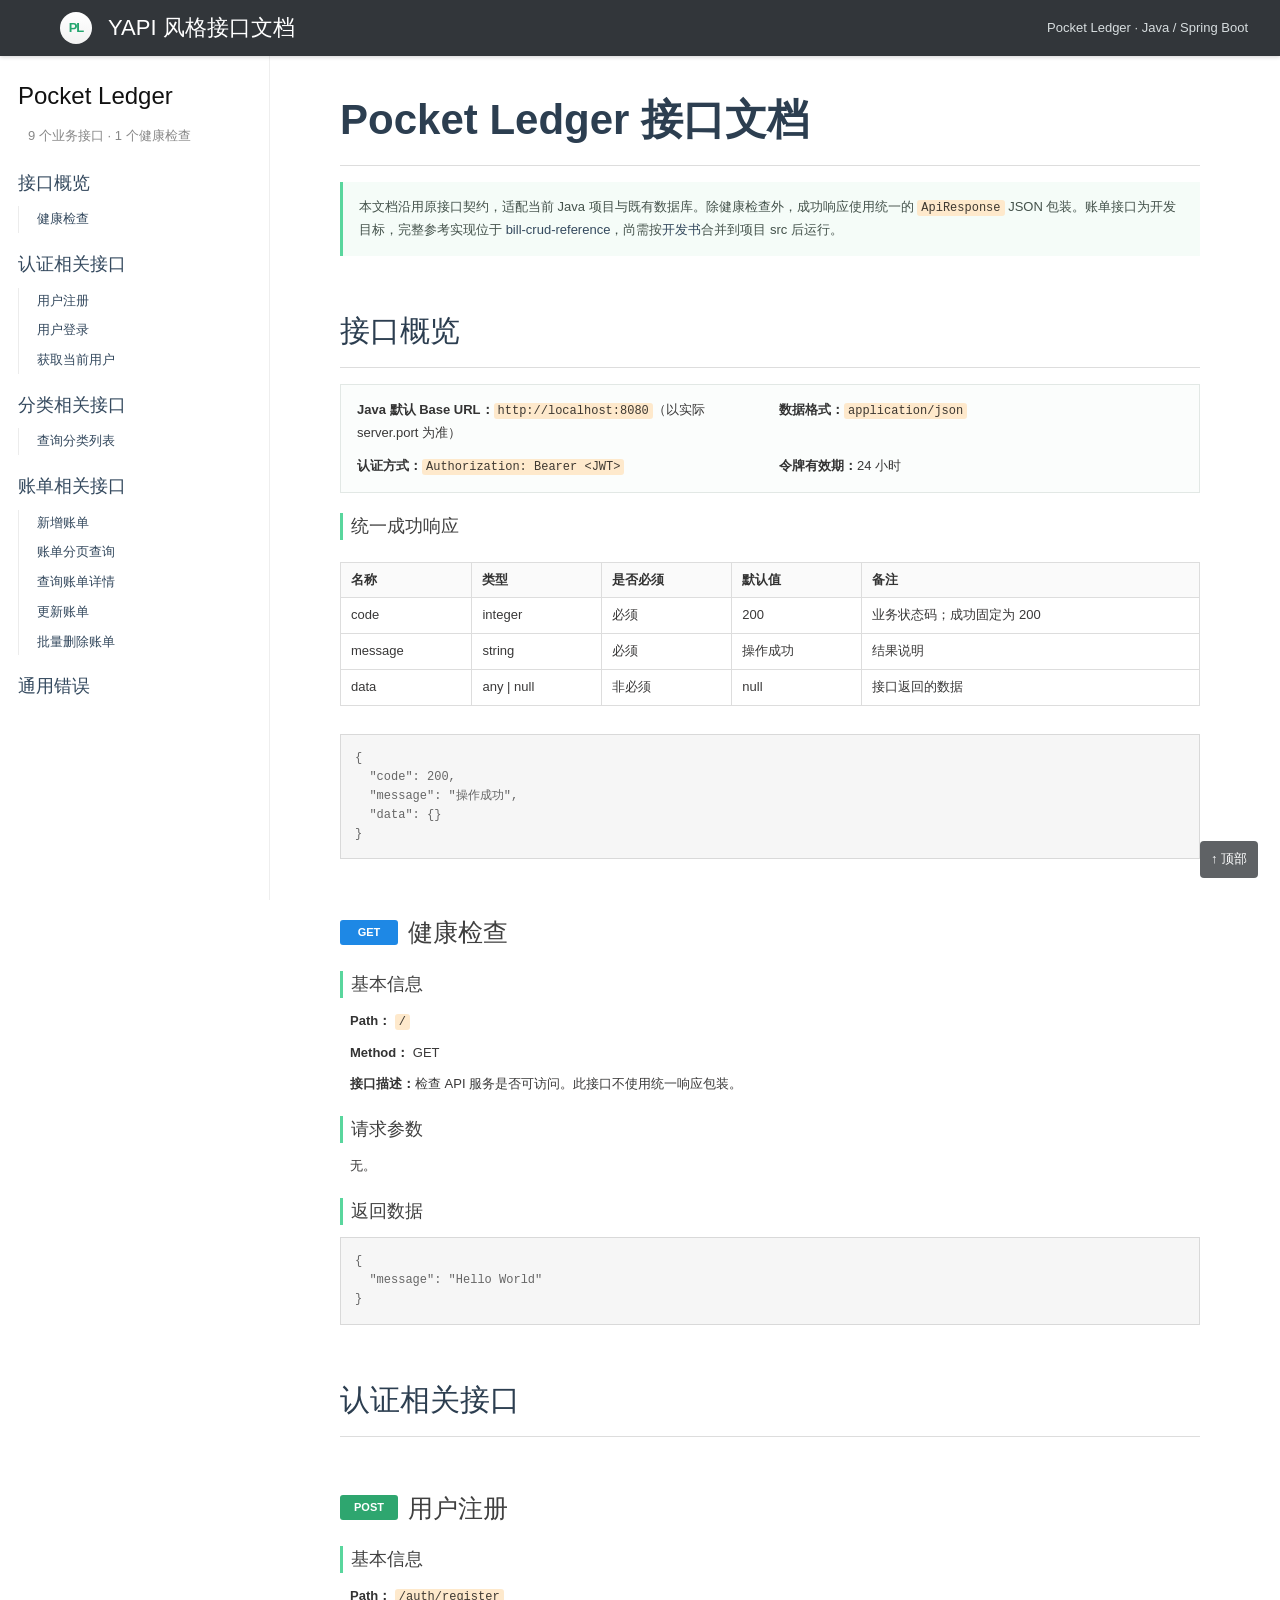
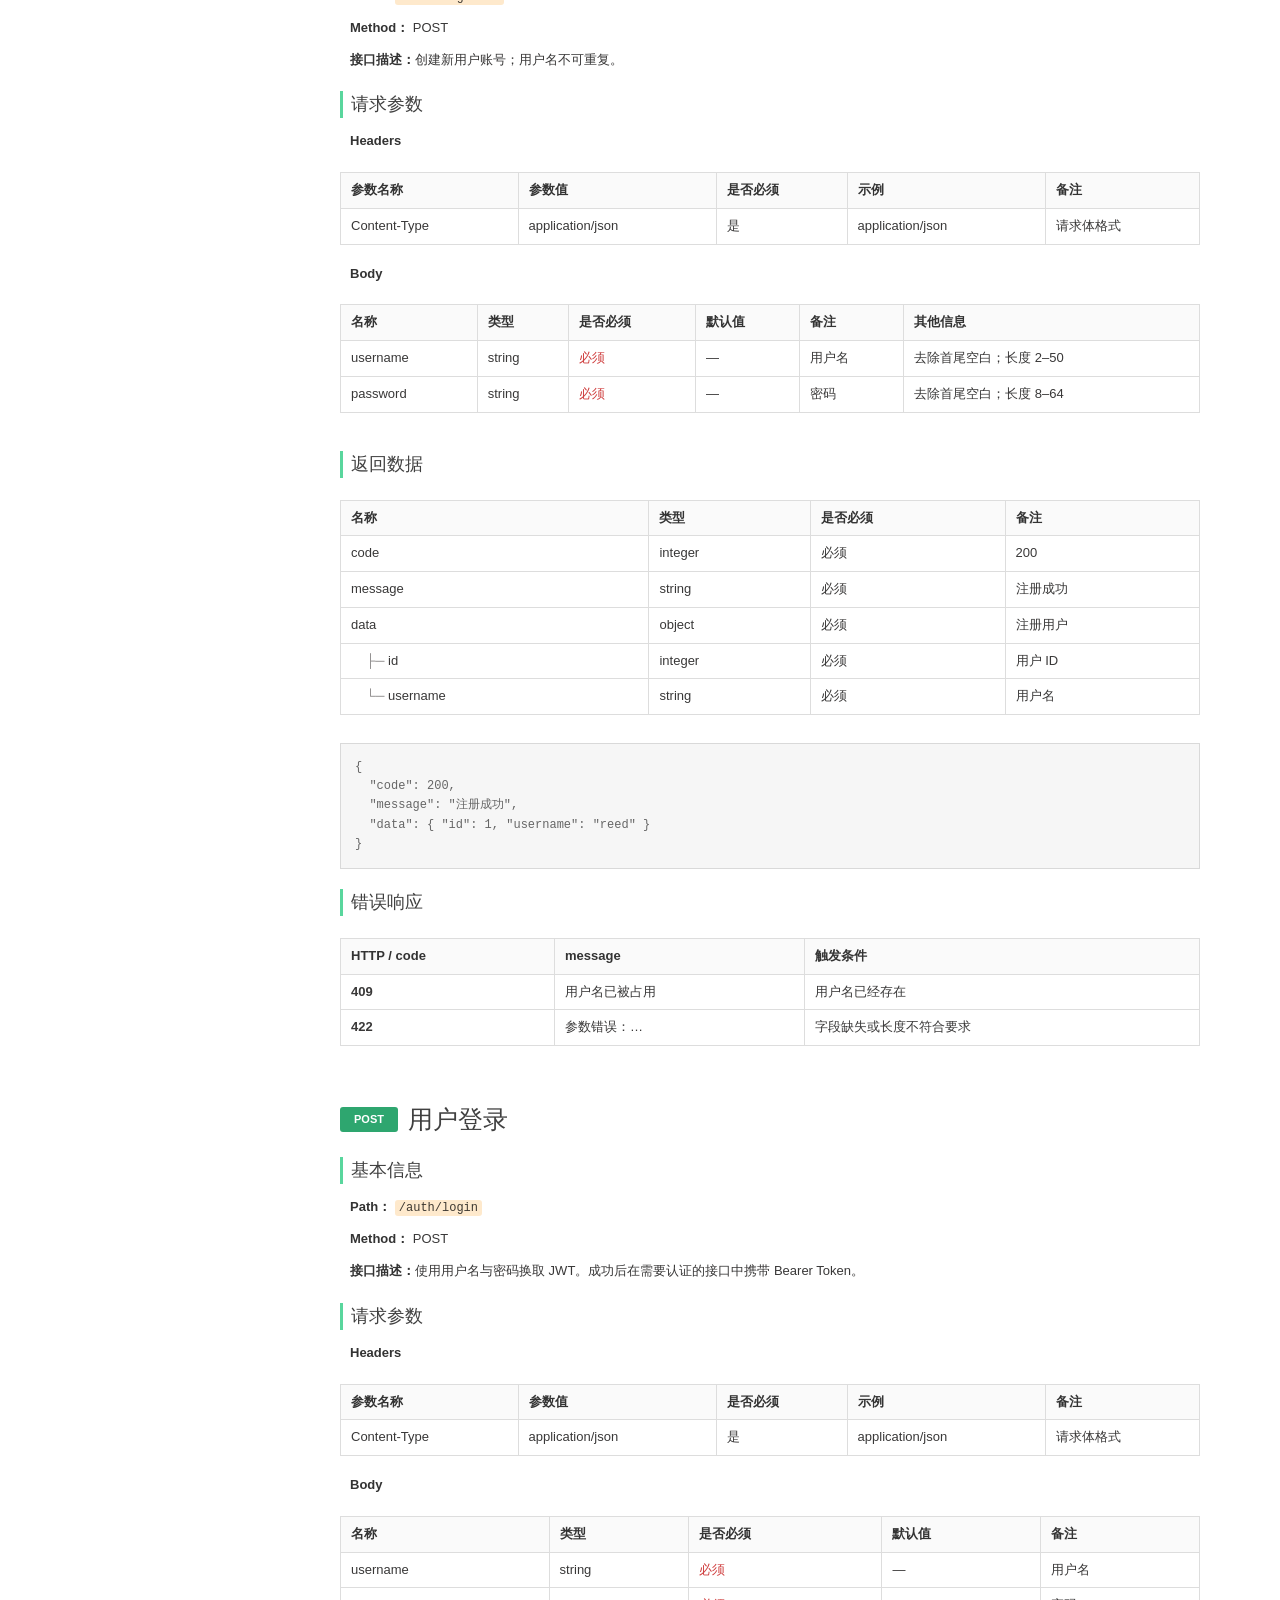
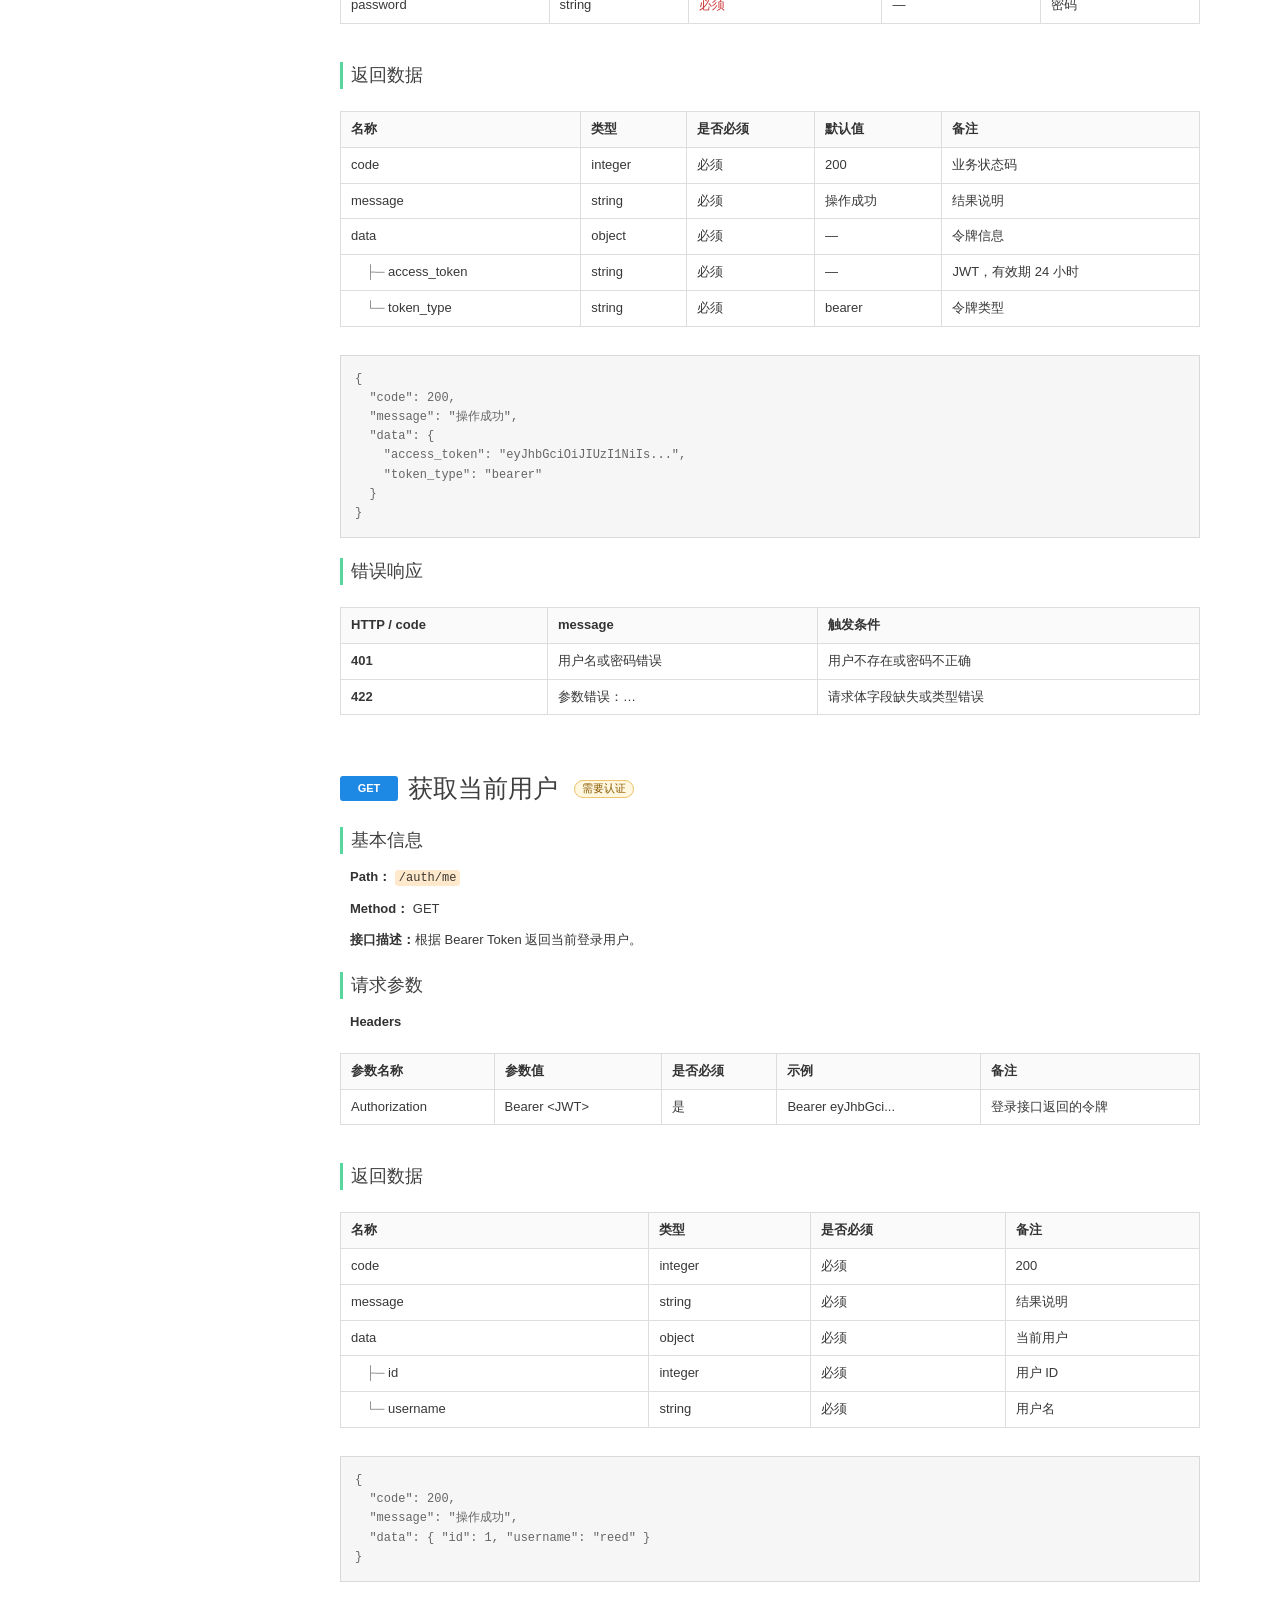
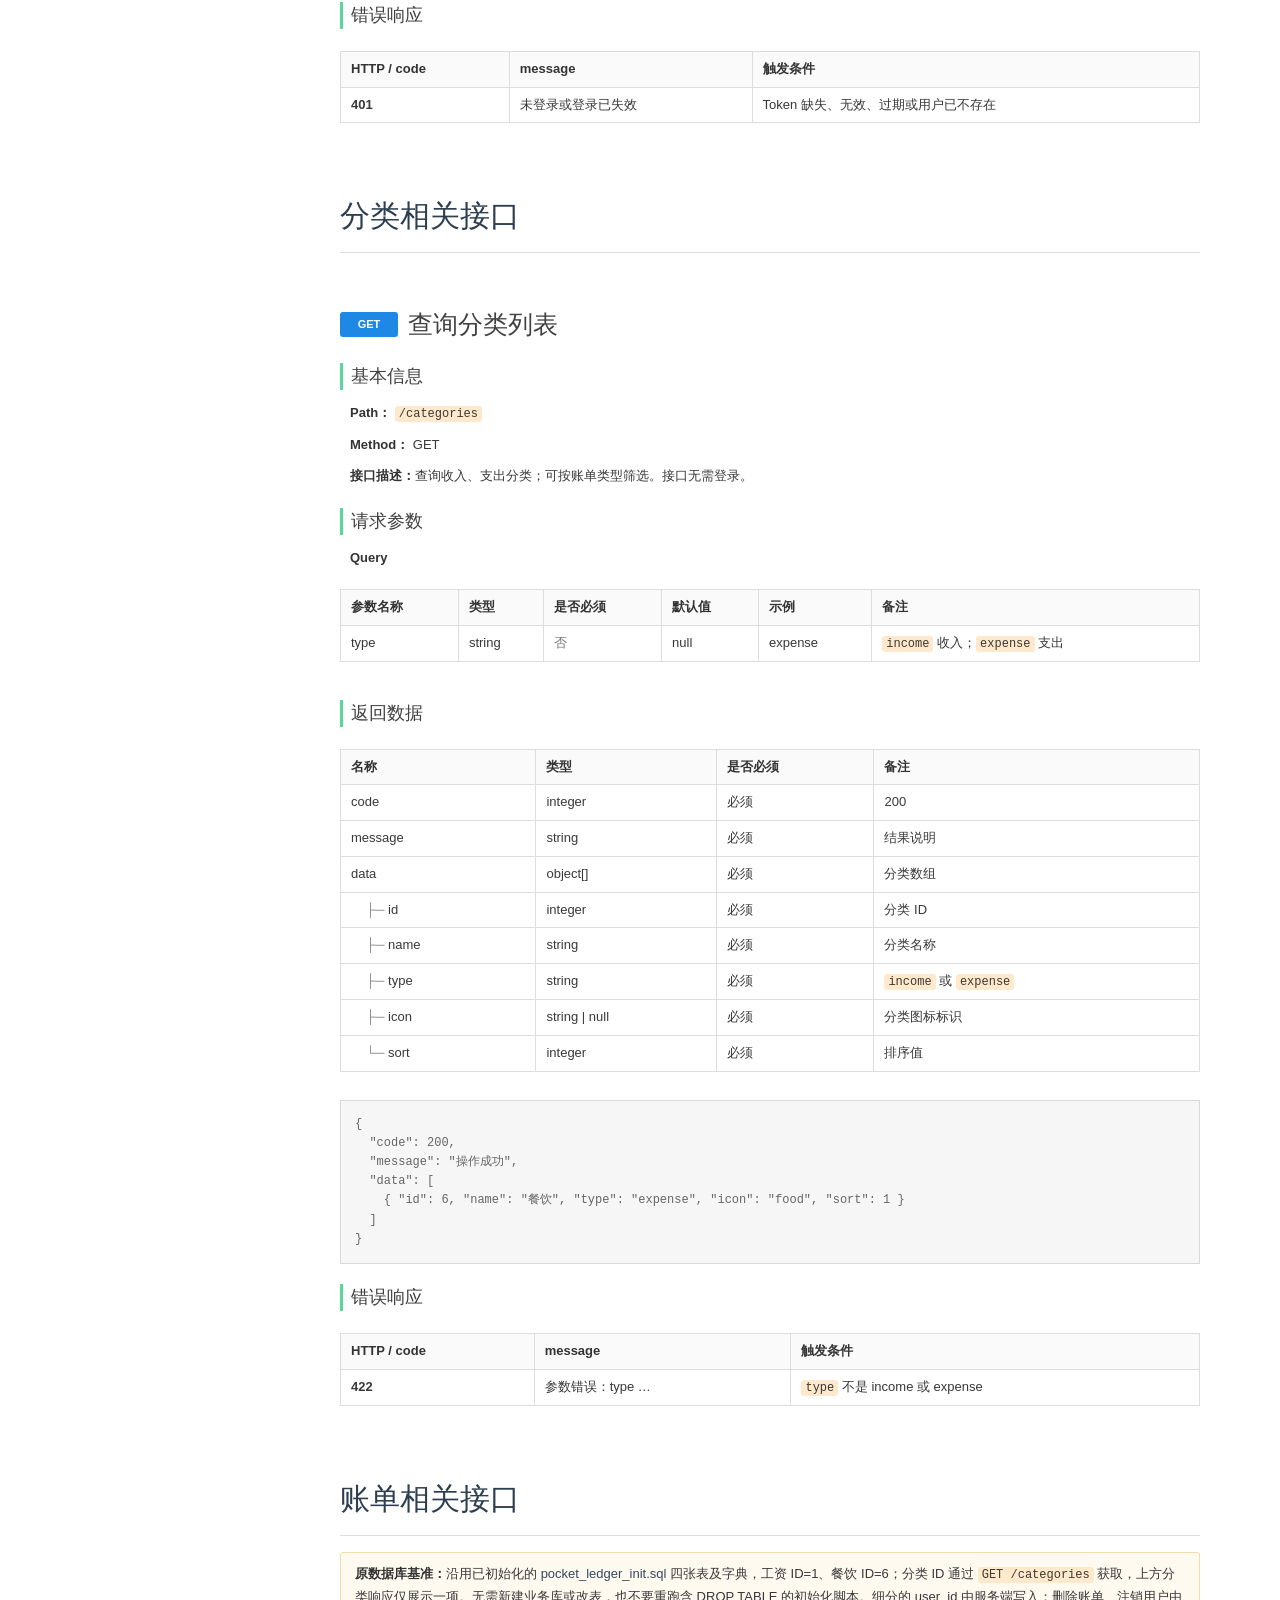
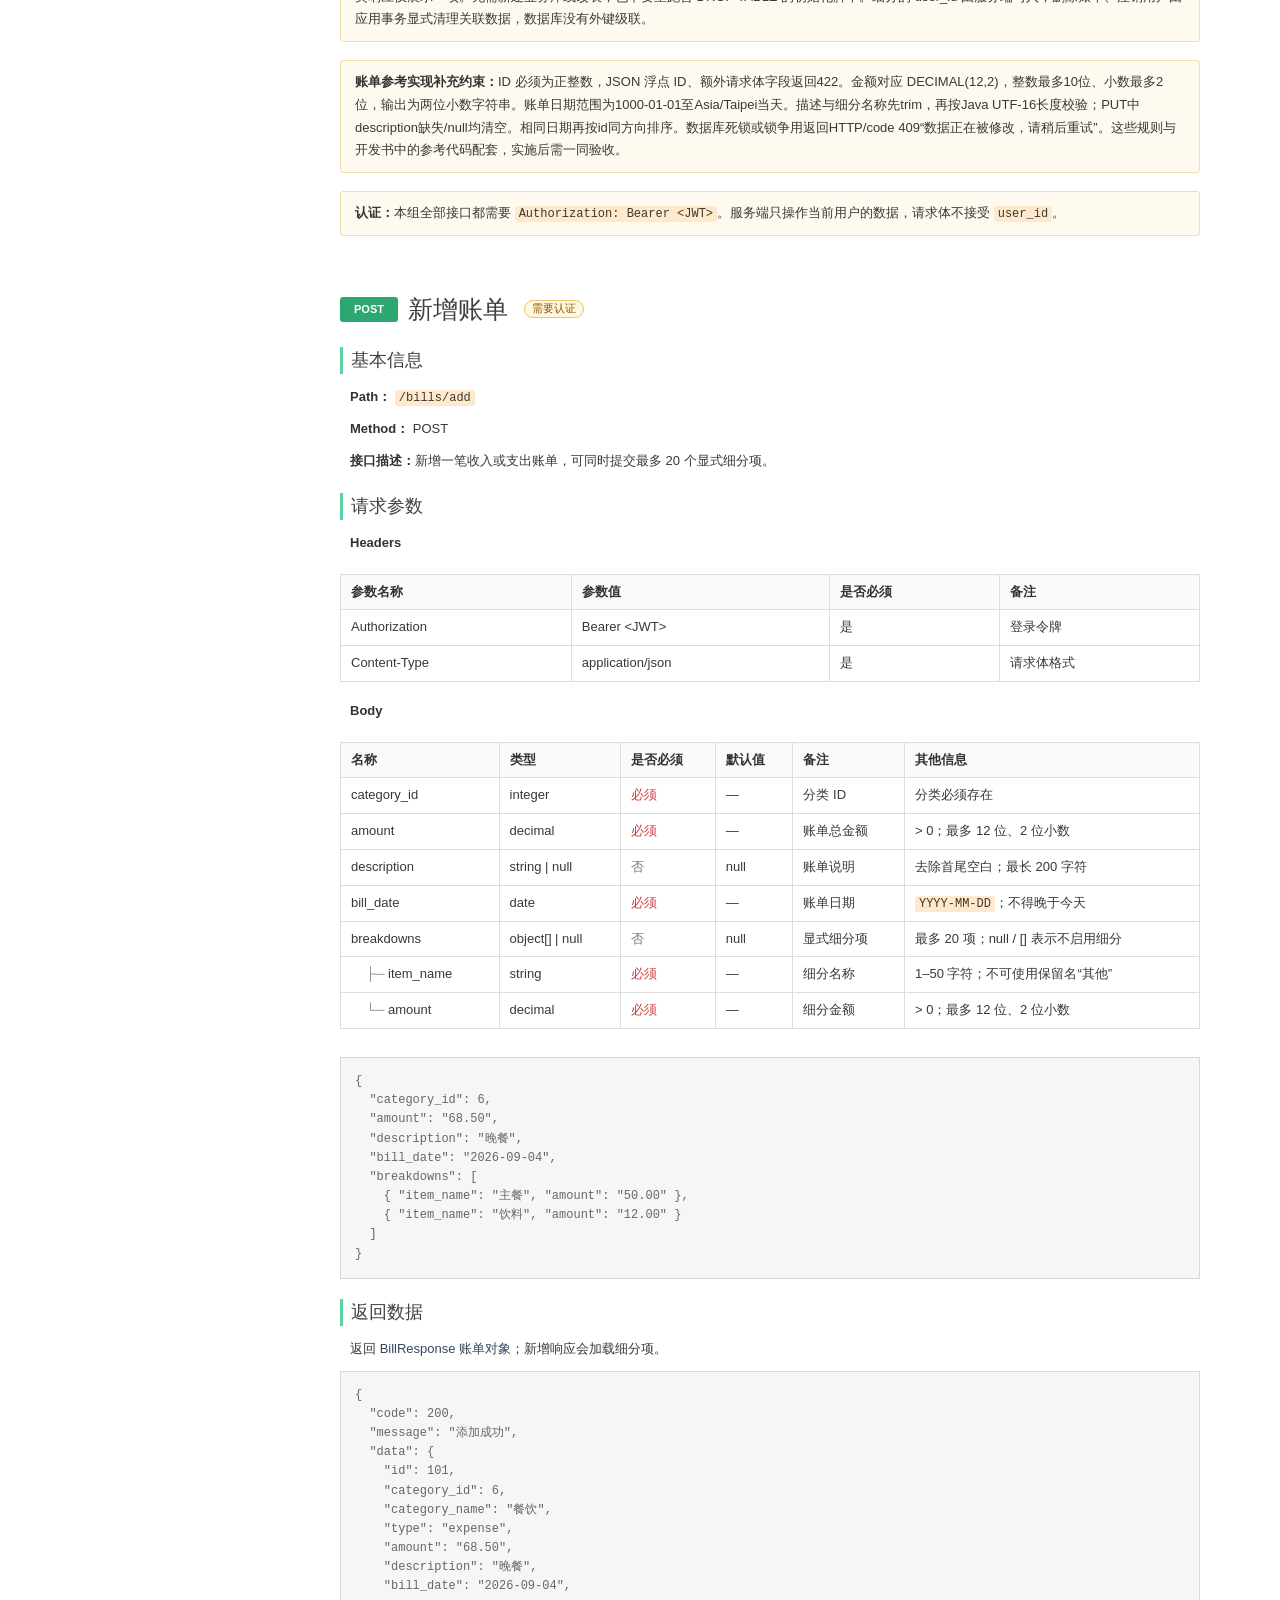
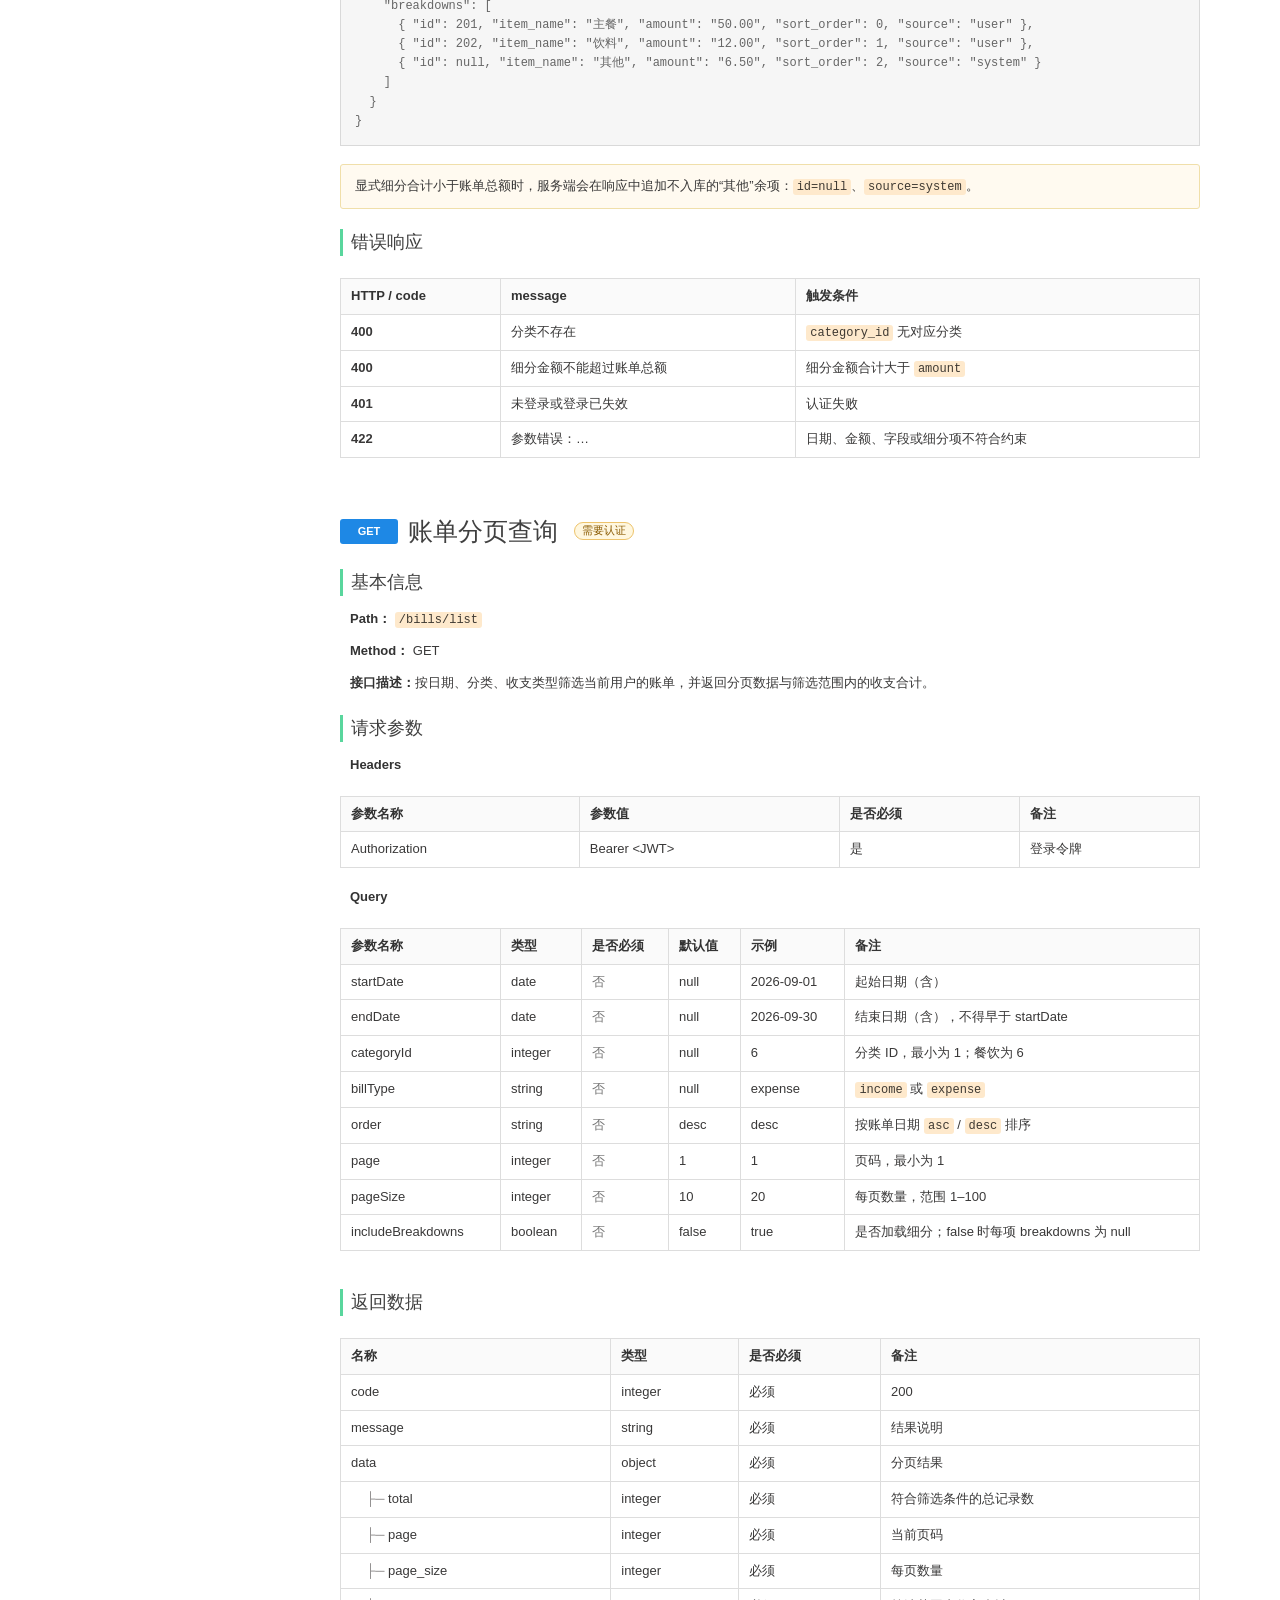
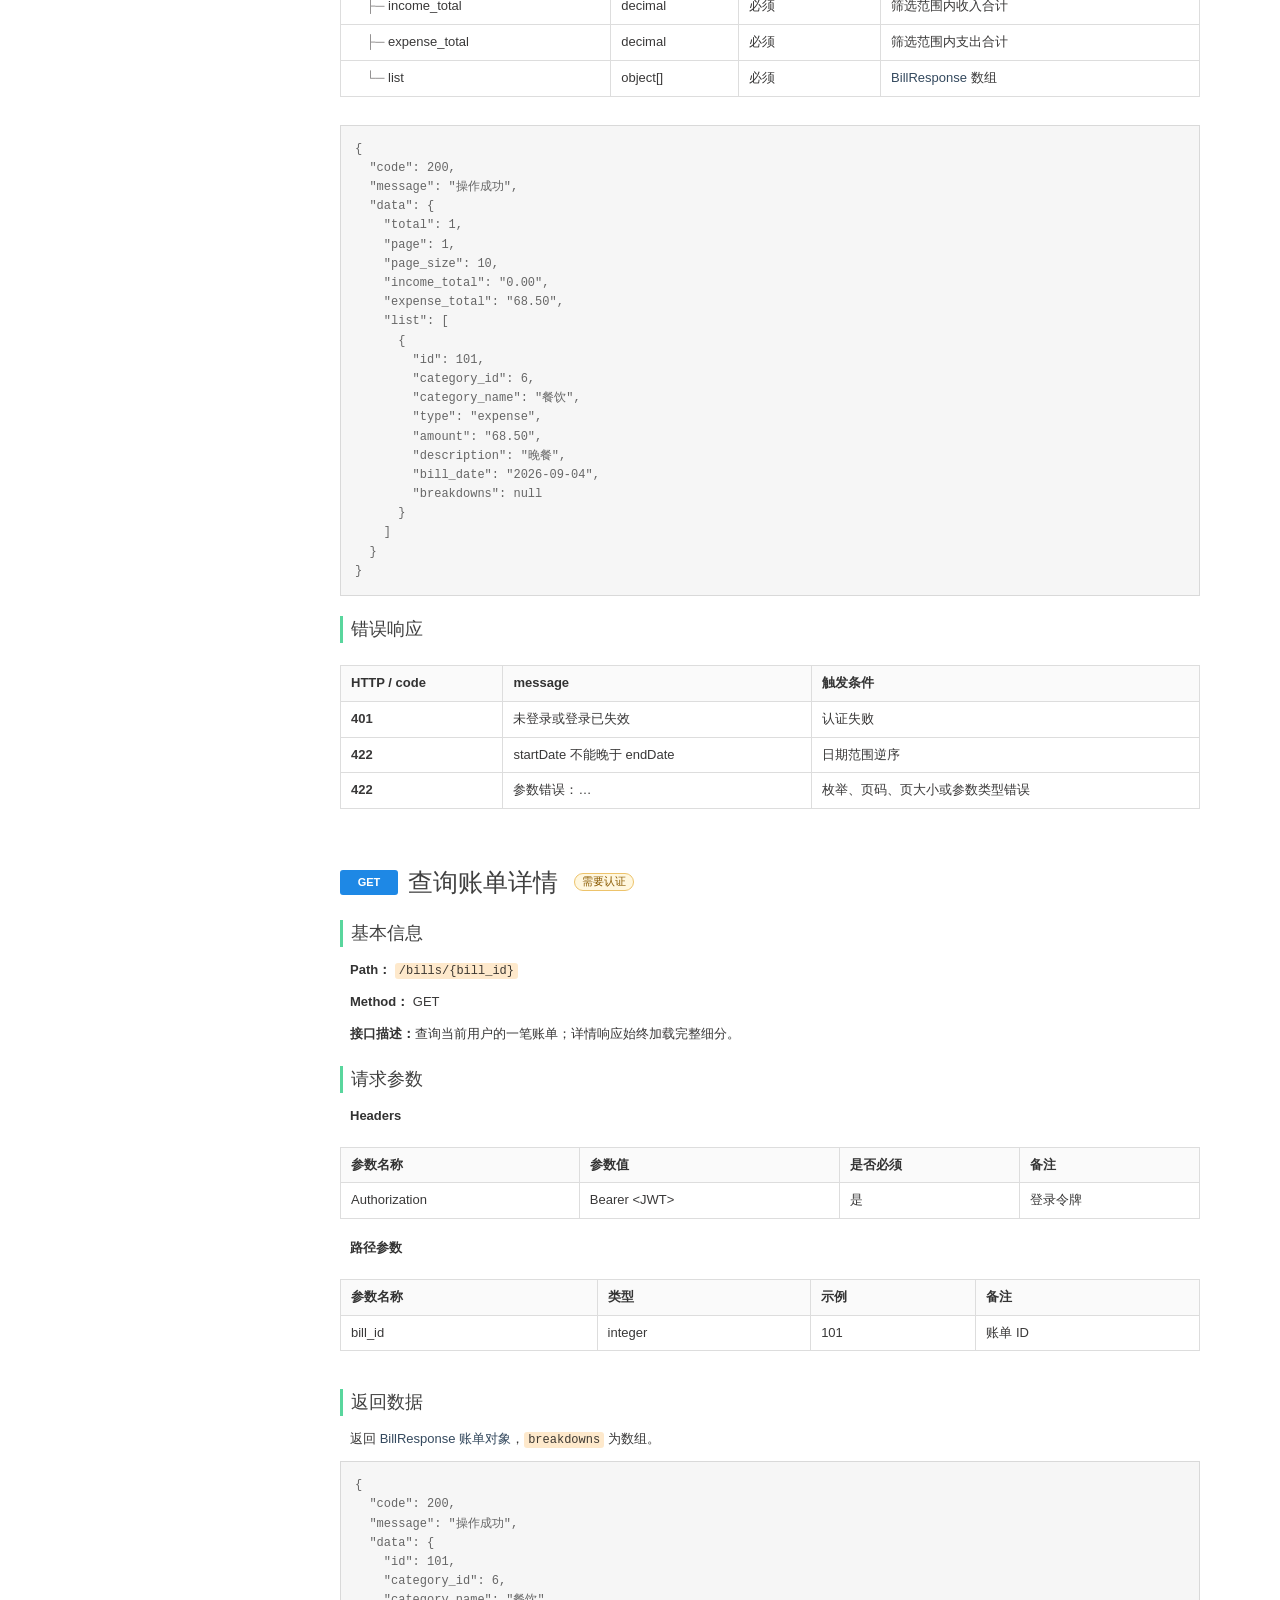
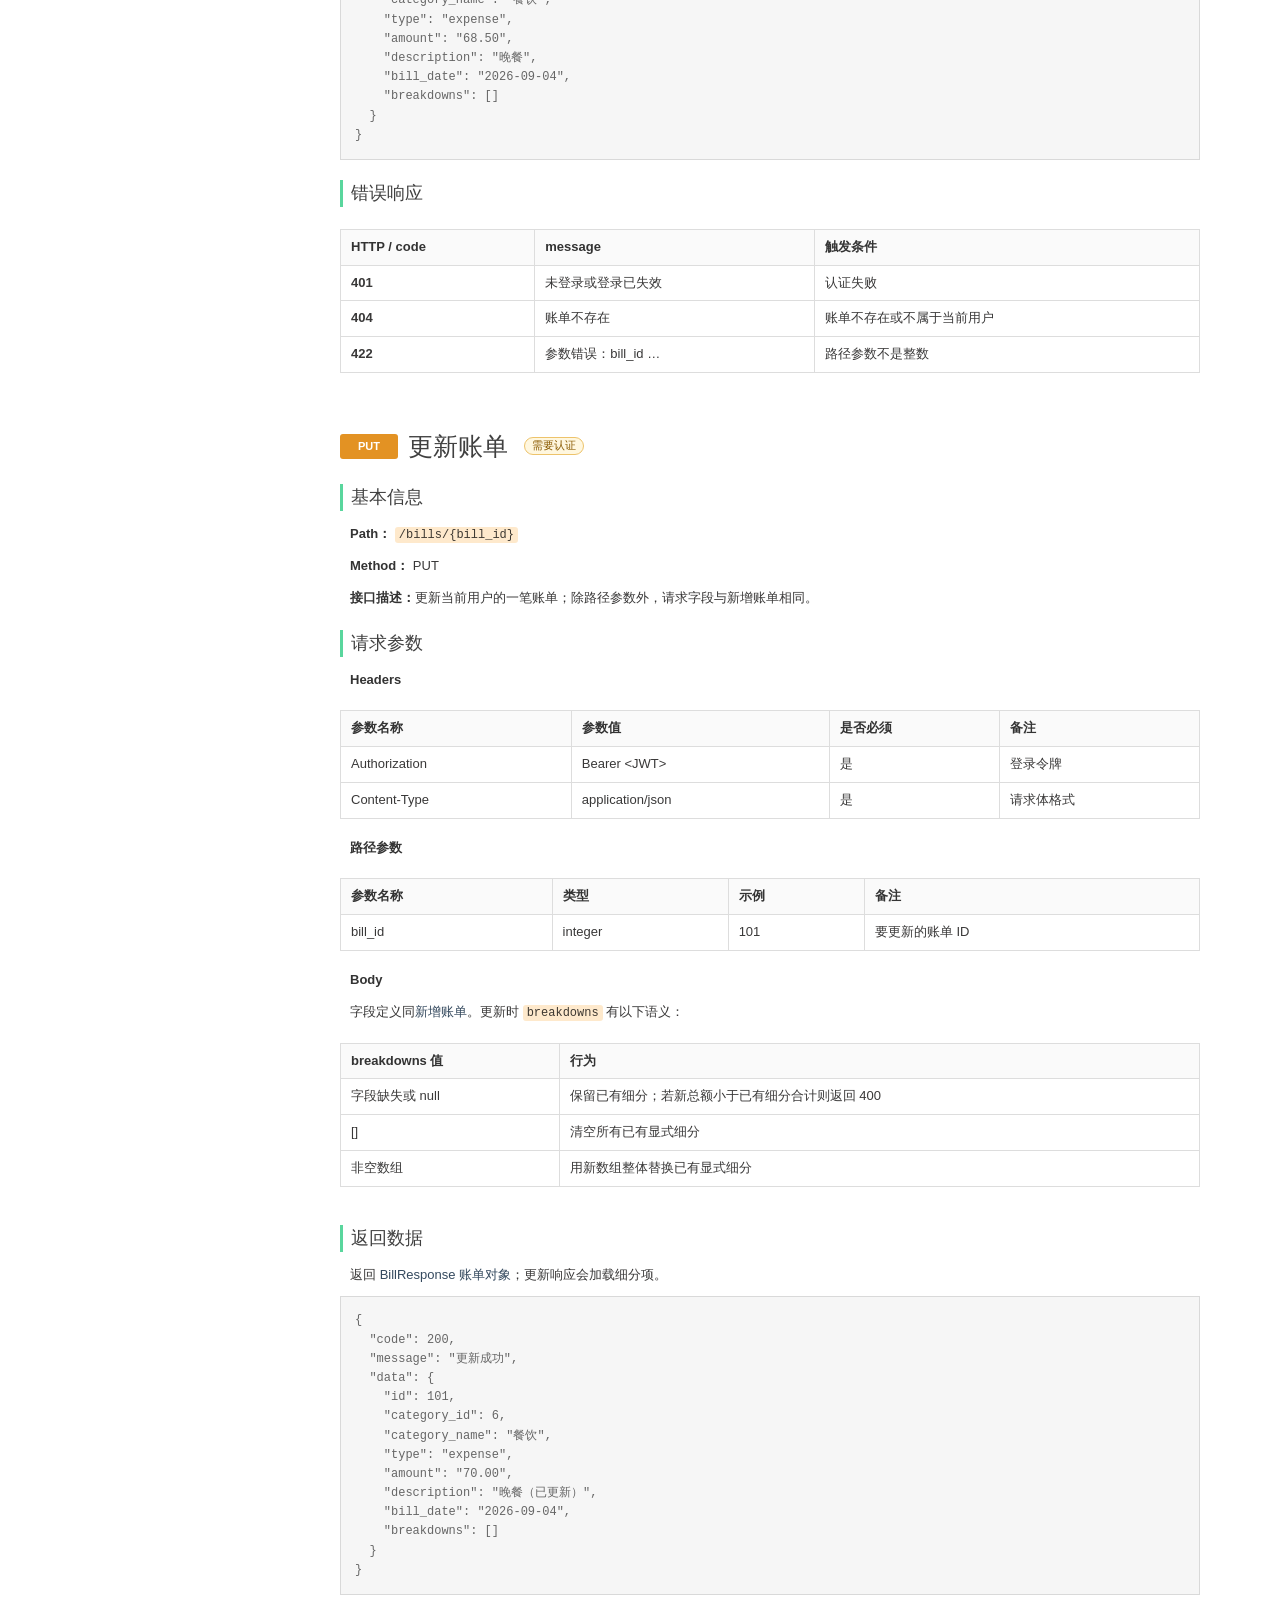
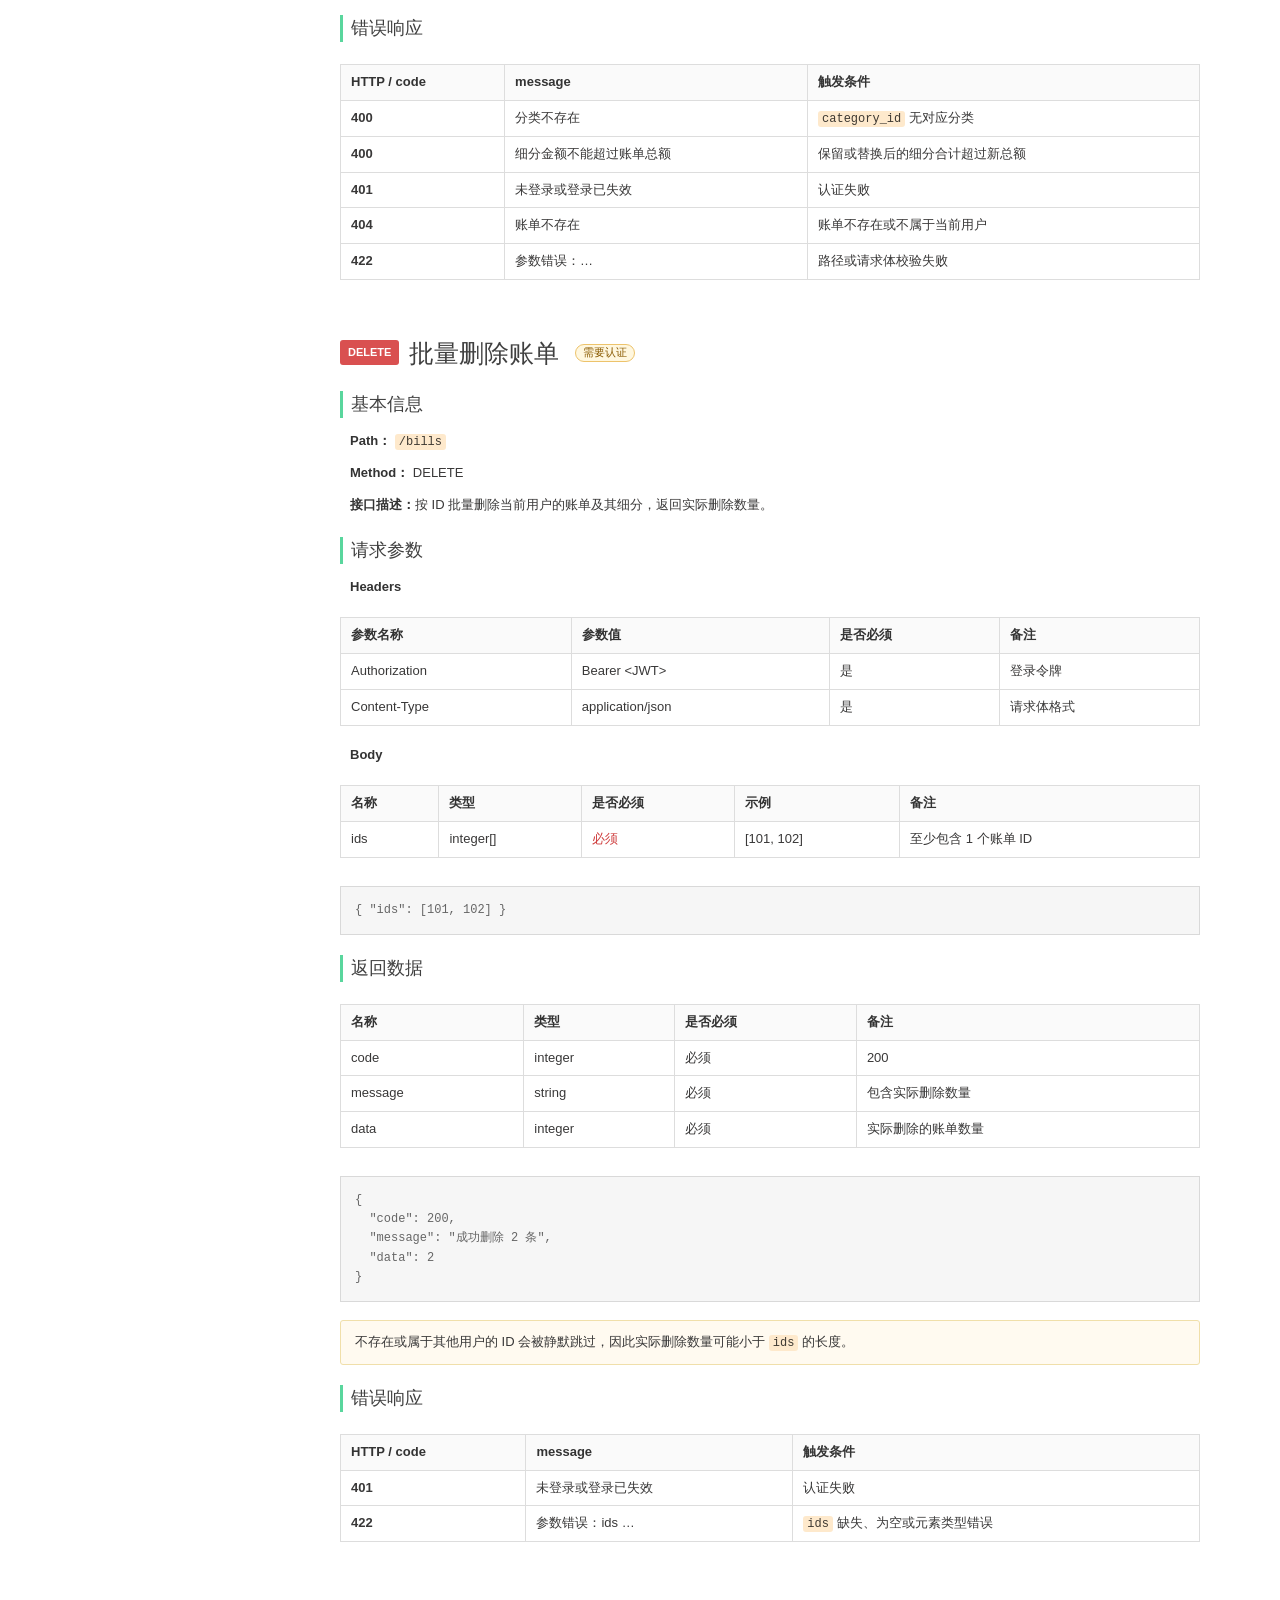
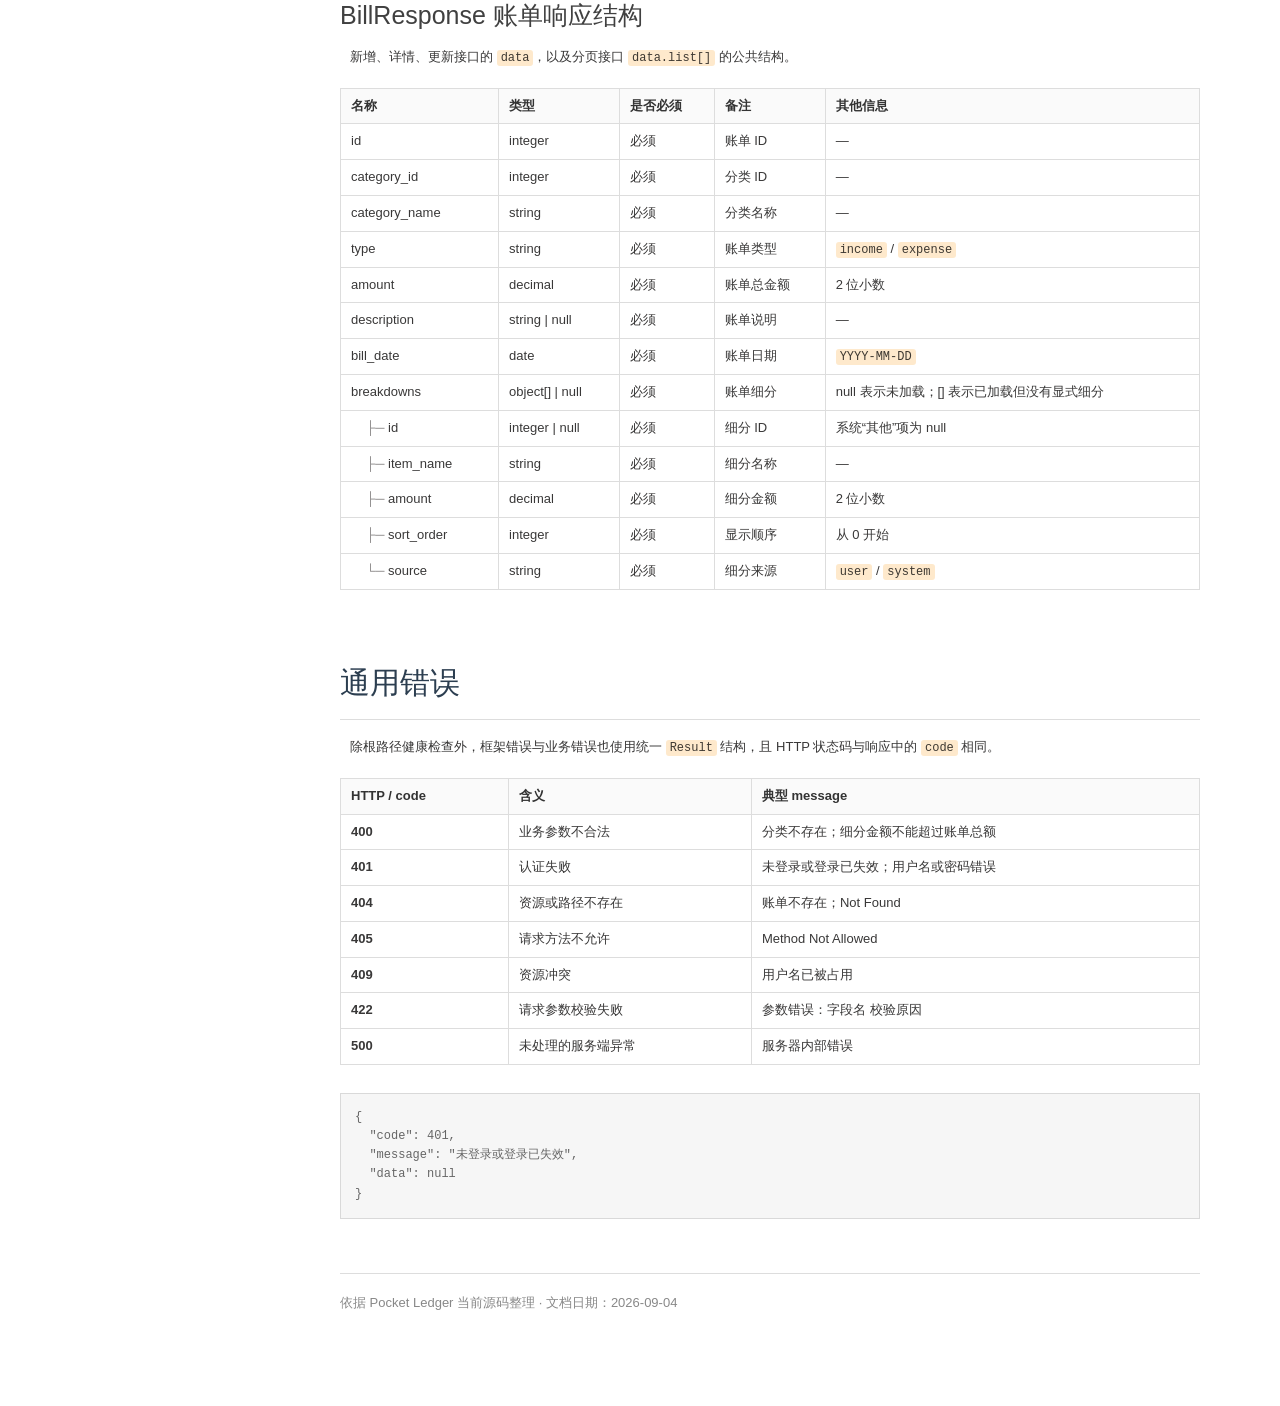
==== backend/docs/pocket-ledger-api.html @ 861a6112 "chore: 初始化项目版本管理" ====
<!DOCTYPE html>
<html lang="zh-CN">
<head>
  <meta charset="utf-8">
  <meta name="viewport" content="width=device-width, initial-scale=1">
  <title>Pocket Ledger 接口文档</title>
  <style>

    :root {
      --header: #32363a;
      --text: #393838;
      --title: #2c3e50;
      --muted: #777;
      --line: #ddd;
      --soft: #f6f6f6;
      --accent: #59d69d;
      --accent-dark: #24a66f;
      --code: #fee9cc;
      --sidebar: 270px;
    }

    * { box-sizing: border-box; -webkit-print-color-adjust: exact; }
    html { scroll-behavior: smooth; }
    html, body { margin: 0; min-height: 100%; }
    body {
      color: var(--text);
      background: #fff;
      font-family: -apple-system, BlinkMacSystemFont, "Segoe UI", Roboto,
        "Helvetica Neue", Helvetica, "PingFang SC", "Hiragino Sans GB",
        "Microsoft YaHei", Arial, sans-serif;
      font-size: 13px;
      line-height: 1.75;
    }

    ::-webkit-scrollbar { width: 6px; height: 6px; }
    ::-webkit-scrollbar-track { background: rgba(0, 0, 0, .08); }
    ::-webkit-scrollbar-thumb { border-radius: 4px; background: rgba(0, 0, 0, .22); }

    a, a:visited { color: #34495e; text-decoration: none; }
    a:hover, a:focus { color: var(--accent-dark); }
    code, pre { font-family: Monaco, Consolas, "Courier New", monospace; }
    code {
      padding: 1px 4px;
      border-radius: 3px;
      color: rgba(0, 0, 0, .76);
      background: var(--code);
      font-size: 12px;
    }
    pre {
      overflow-x: auto;
      margin: 10px 0 18px;
      padding: 14px;
      border: 1px solid #d9d9d9;
      background: var(--soft);
      color: #666;
      font-size: 12px;
      line-height: 1.6;
      white-space: pre;
    }
    pre code { padding: 0; color: inherit; background: transparent; font-size: inherit; }

    .m-header {
      position: fixed;
      z-index: 20;
      top: 0;
      right: 0;
      left: 0;
      display: flex;
      align-items: center;
      height: 56px;
      padding: 0 32px 0 60px;
      color: #fff;
      background: var(--header);
      box-shadow: 0 1px 4px rgba(0, 0, 0, .18);
    }
    .brand-mark {
      display: inline-flex;
      align-items: center;
      justify-content: center;
      width: 32px;
      height: 32px;
      border-radius: 50%;
      color: var(--accent-dark);
      background: linear-gradient(#fff, #f2f2f2);
      font-weight: 800;
      letter-spacing: -1px;
    }
    .m-header .title {
      margin: 0 0 0 16px;
      padding: 0;
      border: 0;
      color: #fff;
      font-size: 22px;
      font-weight: 400;
      line-height: 56px;
    }
    .m-header .meta { margin-left: auto; color: #d7dddf; font-size: 13px; }

    .g-doc { display: flex; padding-top: 56px; }
    .table-of-contents {
      position: fixed;
      top: 56px;
      bottom: 0;
      left: 0;
      width: var(--sidebar);
      overflow: auto;
      padding: 24px 18px 40px;
      border-right: 1px solid #eee;
      background: #fff;
    }
    .toc-title { margin: 0 0 14px; color: #111; font-size: 24px; line-height: 1.3; }
    .toc-summary { margin: 0 0 20px; color: #888; }
    .table-of-contents ul { margin: 0; padding: 0; list-style: none; }
    .table-of-contents > ul > li { margin: 16px 0; }
    .table-of-contents > ul > li > a { display: block; font-size: 18px; }
    .table-of-contents ul ul { margin-top: 7px; padding-left: 12px; border-left: 1px solid #ececec; }
    .table-of-contents ul ul li { margin: 3px 0; }
    .table-of-contents ul ul a { display: block; padding: 2px 6px; border-radius: 3px; }
    .table-of-contents ul ul a:hover { background: #effbf5; }

    .content-right {
      width: min(860px, calc(100vw - var(--sidebar) - 88px));
      margin-left: calc(var(--sidebar) + 70px);
      padding: 32px 0 64px;
    }
    h1, h2, h3, h4 { color: #404040; font-weight: 400; }
    h1 {
      margin: 52px 0 16px;
      padding-bottom: 14px;
      border-bottom: 1px solid var(--line);
      color: var(--title);
      font-size: 30px;
      line-height: 1.5;
      scroll-margin-top: 72px;
    }
    .curproject-name { margin-top: 0; font-size: 42px; font-weight: 600; }
    h2 {
      display: flex;
      align-items: center;
      gap: 10px;
      margin: 36px 0 12px;
      font-size: 25px;
      line-height: 1.45;
      scroll-margin-top: 72px;
    }
    h3 {
      clear: both;
      margin: 20px 0 12px;
      padding-left: 8px;
      border-left: 3px solid var(--accent);
      font-size: 18px;
      line-height: 1.5;
    }
    p { margin: 0 0 9px; padding-left: 10px; }
    strong { color: #333; }

    .lead {
      margin: 0 0 20px;
      padding: 14px 16px;
      border-left: 3px solid var(--accent);
      background: #f5fcf8;
      color: #44524b;
    }
    .info-grid {
      display: grid;
      grid-template-columns: repeat(2, minmax(0, 1fr));
      gap: 10px 18px;
      margin: 12px 0 20px;
      padding: 14px 16px;
      border: 1px solid #e2e8e5;
      background: #fbfdfc;
    }
    .info-grid p { margin: 0; padding: 0; }
    .endpoint { padding-top: 1px; }
    .method {
      display: inline-block;
      min-width: 58px;
      padding: 2px 8px;
      border-radius: 3px;
      color: #fff;
      font-size: 11px;
      font-weight: 700;
      line-height: 21px;
      text-align: center;
      vertical-align: middle;
    }
    .get { background: #1e88e5; }
    .post { background: #2ea66f; }
    .put { background: #e39223; }
    .delete { background: #d95050; }
    .auth-badge {
      display: inline-block;
      margin-left: 6px;
      padding: 0 7px;
      border: 1px solid #edc36b;
      border-radius: 10px;
      color: #8a5a00;
      background: #fff7df;
      font-size: 11px;
    }

    .table-wrap { max-width: 100%; overflow-x: auto; }
    table {
      width: 100%;
      margin: 10px 0 18px;
      border-collapse: collapse;
      background: #fff;
    }
    th, td { padding: 6px 10px; border: 1px solid var(--line); text-align: left; vertical-align: top; }
    th { background: #fafafa; color: #333; font-weight: 600; white-space: nowrap; }
    td:first-child { white-space: nowrap; }
    .nested-1 { padding-left: 25px; }
    .nested-2 { padding-left: 45px; }
    .tree { color: #8c8a8a; }
    .required { color: #cf3f3f; }
    .optional { color: #777; }
    .note {
      margin: 10px 0 18px;
      padding: 10px 14px;
      border: 1px solid #f0dfaa;
      border-radius: 3px;
      background: #fffaf0;
    }
    .error-table td:first-child { font-weight: 600; }
    .m-footer { margin-top: 54px; padding: 18px 0; border-top: 1px solid var(--line); color: #888; }
    .m-footer p { padding: 0; }
    .back-top { position: fixed; right: 22px; bottom: 22px; padding: 7px 11px; border-radius: 4px; background: var(--header); color: #fff !important; opacity: .78; }

    @media (max-width: 900px) {
      :root { --sidebar: 220px; }
      .m-header { padding-left: 20px; }
      .content-right { width: calc(100vw - var(--sidebar) - 40px); margin-left: calc(var(--sidebar) + 24px); }
    }
    @media (max-width: 680px) {
      .m-header { position: static; padding: 0 14px; }
      .m-header .meta { display: none; }
      .g-doc { display: block; padding-top: 0; }
      .table-of-contents { position: static; width: 100%; max-height: none; border-right: 0; border-bottom: 1px solid #eee; }
      .content-right { width: auto; margin: 0; padding: 24px 16px 50px; }
      .curproject-name { font-size: 32px; }
      h1 { margin-top: 38px; font-size: 26px; }
      h2 { align-items: flex-start; flex-wrap: wrap; font-size: 22px; }
      .info-grid { grid-template-columns: 1fr; }
      .back-top { display: none; }
    }
    @media print {
      .m-header, .table-of-contents, .back-top { display: none; }
      .g-doc { padding: 0; }
      .content-right { width: 100%; margin: 0; padding: 0; }
      table, pre, .endpoint { page-break-inside: avoid; }
      h1, h2, h3 { color: #000; }
    }
  </style>
</head>
<body id="top">
  <header class="m-header">
    <span class="brand-mark">PL</span>
    <h1 class="title">YAPI 风格接口文档</h1>
    <span class="meta">Pocket Ledger · Java / Spring Boot</span>
  </header>

  <div class="g-doc">
    <nav class="table-of-contents" aria-label="接口目录">
      <h2 class="toc-title">Pocket Ledger</h2>
      <p class="toc-summary">9 个业务接口 · 1 个健康检查</p>
      <ul>
        <li><a href="#overview">接口概览</a>
          <ul><li><a href="#health">健康检查</a></li></ul>
        </li>
        <li><a href="#auth-apis">认证相关接口</a>
          <ul>
            <li><a href="#register">用户注册</a></li>
            <li><a href="#login">用户登录</a></li>
            <li><a href="#me">获取当前用户</a></li>
          </ul>
        </li>
        <li><a href="#category-apis">分类相关接口</a>
          <ul><li><a href="#category-list">查询分类列表</a></li></ul>
        </li>
        <li><a href="#bill-apis">账单相关接口</a>
          <ul>
            <li><a href="#bill-add">新增账单</a></li>
            <li><a href="#bill-list">账单分页查询</a></li>
            <li><a href="#bill-detail">查询账单详情</a></li>
            <li><a href="#bill-update">更新账单</a></li>
            <li><a href="#bill-delete">批量删除账单</a></li>
          </ul>
        </li>
        <li><a href="#common-errors">通用错误</a></li>
      </ul>
    </nav>

    <main id="right" class="content-right">
      <h1 class="curproject-name">Pocket Ledger 接口文档</h1>
      <p class="lead">本文档沿用原接口契约，适配当前 Java 项目与既有数据库。除健康检查外，成功响应使用统一的 <code>ApiResponse</code> JSON 包装。账单接口为开发目标，完整参考实现位于 <a href="bill-crud-reference/README.md">bill-crud-reference</a>，尚需按<a href="2026-09-06-bill-crud-development-guide.md">开发书</a>合并到项目 src 后运行。</p>

      <section id="overview">
        <h1>接口概览</h1>
        <div class="info-grid">
          <p><strong>Java 默认 Base URL：</strong><code>http://localhost:8080</code>（以实际 server.port 为准）</p>
          <p><strong>数据格式：</strong><code>application/json</code></p>
          <p><strong>认证方式：</strong><code>Authorization: Bearer &lt;JWT&gt;</code></p>
          <p><strong>令牌有效期：</strong>24 小时</p>
        </div>

        <h3>统一成功响应</h3>
        <div class="table-wrap"><table>
          <thead><tr><th>名称</th><th>类型</th><th>是否必须</th><th>默认值</th><th>备注</th></tr></thead>
          <tbody>
            <tr><td>code</td><td>integer</td><td>必须</td><td>200</td><td>业务状态码；成功固定为 200</td></tr>
            <tr><td>message</td><td>string</td><td>必须</td><td>操作成功</td><td>结果说明</td></tr>
            <tr><td>data</td><td>any | null</td><td>非必须</td><td>null</td><td>接口返回的数据</td></tr>
          </tbody>
        </table></div>
        <pre><code>{
  "code": 200,
  "message": "操作成功",
  "data": {}
}</code></pre>

        <article id="health" class="endpoint">
          <h2><span class="method get">GET</span> 健康检查</h2>
          <h3>基本信息</h3>
          <p><strong>Path：</strong> <code>/</code></p>
          <p><strong>Method：</strong> GET</p>
          <p><strong>接口描述：</strong>检查 API 服务是否可访问。此接口不使用统一响应包装。</p>
          <h3>请求参数</h3>
          <p>无。</p>
          <h3>返回数据</h3>
          <pre><code>{
  "message": "Hello World"
}</code></pre>
        </article>
      </section>

      <section id="auth-apis">
        <h1>认证相关接口</h1>

        <article id="register" class="endpoint">
          <h2><span class="method post">POST</span> 用户注册</h2>
          <h3>基本信息</h3>
          <p><strong>Path：</strong> <code>/auth/register</code></p>
          <p><strong>Method：</strong> POST</p>
          <p><strong>接口描述：</strong>创建新用户账号；用户名不可重复。</p>
          <h3>请求参数</h3>
          <p><strong>Headers</strong></p>
          <div class="table-wrap"><table>
            <thead><tr><th>参数名称</th><th>参数值</th><th>是否必须</th><th>示例</th><th>备注</th></tr></thead>
            <tbody><tr><td>Content-Type</td><td>application/json</td><td>是</td><td>application/json</td><td>请求体格式</td></tr></tbody>
          </table></div>
          <p><strong>Body</strong></p>
          <div class="table-wrap"><table>
            <thead><tr><th>名称</th><th>类型</th><th>是否必须</th><th>默认值</th><th>备注</th><th>其他信息</th></tr></thead>
            <tbody>
              <tr><td>username</td><td>string</td><td class="required">必须</td><td>—</td><td>用户名</td><td>去除首尾空白；长度 2–50</td></tr>
              <tr><td>password</td><td>string</td><td class="required">必须</td><td>—</td><td>密码</td><td>去除首尾空白；长度 8–64</td></tr>
            </tbody>
          </table></div>
          <h3>返回数据</h3>
          <div class="table-wrap"><table>
            <thead><tr><th>名称</th><th>类型</th><th>是否必须</th><th>备注</th></tr></thead>
            <tbody>
              <tr><td>code</td><td>integer</td><td>必须</td><td>200</td></tr>
              <tr><td>message</td><td>string</td><td>必须</td><td>注册成功</td></tr>
              <tr><td>data</td><td>object</td><td>必须</td><td>注册用户</td></tr>
              <tr><td class="nested-1"><span class="tree">├─</span> id</td><td>integer</td><td>必须</td><td>用户 ID</td></tr>
              <tr><td class="nested-1"><span class="tree">└─</span> username</td><td>string</td><td>必须</td><td>用户名</td></tr>
            </tbody>
          </table></div>
          <pre><code>{
  "code": 200,
  "message": "注册成功",
  "data": { "id": 1, "username": "reed" }
}</code></pre>
          <h3>错误响应</h3>
          <div class="table-wrap"><table class="error-table">
            <thead><tr><th>HTTP / code</th><th>message</th><th>触发条件</th></tr></thead>
            <tbody>
              <tr><td>409</td><td>用户名已被占用</td><td>用户名已经存在</td></tr>
              <tr><td>422</td><td>参数错误：…</td><td>字段缺失或长度不符合要求</td></tr>
            </tbody>
          </table></div>
        </article>

        <article id="login" class="endpoint">
          <h2><span class="method post">POST</span> 用户登录</h2>
          <h3>基本信息</h3>
          <p><strong>Path：</strong> <code>/auth/login</code></p>
          <p><strong>Method：</strong> POST</p>
          <p><strong>接口描述：</strong>使用用户名与密码换取 JWT。成功后在需要认证的接口中携带 Bearer Token。</p>
          <h3>请求参数</h3>
          <p><strong>Headers</strong></p>
          <div class="table-wrap"><table>
            <thead><tr><th>参数名称</th><th>参数值</th><th>是否必须</th><th>示例</th><th>备注</th></tr></thead>
            <tbody><tr><td>Content-Type</td><td>application/json</td><td>是</td><td>application/json</td><td>请求体格式</td></tr></tbody>
          </table></div>
          <p><strong>Body</strong></p>
          <div class="table-wrap"><table>
            <thead><tr><th>名称</th><th>类型</th><th>是否必须</th><th>默认值</th><th>备注</th></tr></thead>
            <tbody>
              <tr><td>username</td><td>string</td><td class="required">必须</td><td>—</td><td>用户名</td></tr>
              <tr><td>password</td><td>string</td><td class="required">必须</td><td>—</td><td>密码</td></tr>
            </tbody>
          </table></div>
          <h3>返回数据</h3>
          <div class="table-wrap"><table>
            <thead><tr><th>名称</th><th>类型</th><th>是否必须</th><th>默认值</th><th>备注</th></tr></thead>
            <tbody>
              <tr><td>code</td><td>integer</td><td>必须</td><td>200</td><td>业务状态码</td></tr>
              <tr><td>message</td><td>string</td><td>必须</td><td>操作成功</td><td>结果说明</td></tr>
              <tr><td>data</td><td>object</td><td>必须</td><td>—</td><td>令牌信息</td></tr>
              <tr><td class="nested-1"><span class="tree">├─</span> access_token</td><td>string</td><td>必须</td><td>—</td><td>JWT，有效期 24 小时</td></tr>
              <tr><td class="nested-1"><span class="tree">└─</span> token_type</td><td>string</td><td>必须</td><td>bearer</td><td>令牌类型</td></tr>
            </tbody>
          </table></div>
          <pre><code>{
  "code": 200,
  "message": "操作成功",
  "data": {
    "access_token": "eyJhbGciOiJIUzI1NiIs...",
    "token_type": "bearer"
  }
}</code></pre>
          <h3>错误响应</h3>
          <div class="table-wrap"><table class="error-table">
            <thead><tr><th>HTTP / code</th><th>message</th><th>触发条件</th></tr></thead>
            <tbody>
              <tr><td>401</td><td>用户名或密码错误</td><td>用户不存在或密码不正确</td></tr>
              <tr><td>422</td><td>参数错误：…</td><td>请求体字段缺失或类型错误</td></tr>
            </tbody>
          </table></div>
        </article>

        <article id="me" class="endpoint">
          <h2><span class="method get">GET</span> 获取当前用户 <span class="auth-badge">需要认证</span></h2>
          <h3>基本信息</h3>
          <p><strong>Path：</strong> <code>/auth/me</code></p>
          <p><strong>Method：</strong> GET</p>
          <p><strong>接口描述：</strong>根据 Bearer Token 返回当前登录用户。</p>
          <h3>请求参数</h3>
          <p><strong>Headers</strong></p>
          <div class="table-wrap"><table>
            <thead><tr><th>参数名称</th><th>参数值</th><th>是否必须</th><th>示例</th><th>备注</th></tr></thead>
            <tbody><tr><td>Authorization</td><td>Bearer &lt;JWT&gt;</td><td>是</td><td>Bearer eyJhbGci...</td><td>登录接口返回的令牌</td></tr></tbody>
          </table></div>
          <h3>返回数据</h3>
          <div class="table-wrap"><table>
            <thead><tr><th>名称</th><th>类型</th><th>是否必须</th><th>备注</th></tr></thead>
            <tbody>
              <tr><td>code</td><td>integer</td><td>必须</td><td>200</td></tr>
              <tr><td>message</td><td>string</td><td>必须</td><td>结果说明</td></tr>
              <tr><td>data</td><td>object</td><td>必须</td><td>当前用户</td></tr>
              <tr><td class="nested-1"><span class="tree">├─</span> id</td><td>integer</td><td>必须</td><td>用户 ID</td></tr>
              <tr><td class="nested-1"><span class="tree">└─</span> username</td><td>string</td><td>必须</td><td>用户名</td></tr>
            </tbody>
          </table></div>
          <pre><code>{
  "code": 200,
  "message": "操作成功",
  "data": { "id": 1, "username": "reed" }
}</code></pre>
          <h3>错误响应</h3>
          <div class="table-wrap"><table class="error-table">
            <thead><tr><th>HTTP / code</th><th>message</th><th>触发条件</th></tr></thead>
            <tbody><tr><td>401</td><td>未登录或登录已失效</td><td>Token 缺失、无效、过期或用户已不存在</td></tr></tbody>
          </table></div>
        </article>
      </section>

      <section id="category-apis">
        <h1>分类相关接口</h1>

        <article id="category-list" class="endpoint">
          <h2><span class="method get">GET</span> 查询分类列表</h2>
          <h3>基本信息</h3>
          <p><strong>Path：</strong> <code>/categories</code></p>
          <p><strong>Method：</strong> GET</p>
          <p><strong>接口描述：</strong>查询收入、支出分类；可按账单类型筛选。接口无需登录。</p>
          <h3>请求参数</h3>
          <p><strong>Query</strong></p>
          <div class="table-wrap"><table>
            <thead><tr><th>参数名称</th><th>类型</th><th>是否必须</th><th>默认值</th><th>示例</th><th>备注</th></tr></thead>
            <tbody><tr><td>type</td><td>string</td><td class="optional">否</td><td>null</td><td>expense</td><td><code>income</code> 收入；<code>expense</code> 支出</td></tr></tbody>
          </table></div>
          <h3>返回数据</h3>
          <div class="table-wrap"><table>
            <thead><tr><th>名称</th><th>类型</th><th>是否必须</th><th>备注</th></tr></thead>
            <tbody>
              <tr><td>code</td><td>integer</td><td>必须</td><td>200</td></tr>
              <tr><td>message</td><td>string</td><td>必须</td><td>结果说明</td></tr>
              <tr><td>data</td><td>object[]</td><td>必须</td><td>分类数组</td></tr>
              <tr><td class="nested-1"><span class="tree">├─</span> id</td><td>integer</td><td>必须</td><td>分类 ID</td></tr>
              <tr><td class="nested-1"><span class="tree">├─</span> name</td><td>string</td><td>必须</td><td>分类名称</td></tr>
              <tr><td class="nested-1"><span class="tree">├─</span> type</td><td>string</td><td>必须</td><td><code>income</code> 或 <code>expense</code></td></tr>
              <tr><td class="nested-1"><span class="tree">├─</span> icon</td><td>string | null</td><td>必须</td><td>分类图标标识</td></tr>
              <tr><td class="nested-1"><span class="tree">└─</span> sort</td><td>integer</td><td>必须</td><td>排序值</td></tr>
            </tbody>
          </table></div>
          <pre><code>{
  "code": 200,
  "message": "操作成功",
  "data": [
    { "id": 6, "name": "餐饮", "type": "expense", "icon": "food", "sort": 1 }
  ]
}</code></pre>
          <h3>错误响应</h3>
          <div class="table-wrap"><table class="error-table">
            <thead><tr><th>HTTP / code</th><th>message</th><th>触发条件</th></tr></thead>
            <tbody><tr><td>422</td><td>参数错误：type …</td><td><code>type</code> 不是 income 或 expense</td></tr></tbody>
          </table></div>
        </article>
      </section>

      <section id="bill-apis">
        <h1>账单相关接口</h1>
        <p class="note"><strong>原数据库基准：</strong>沿用已初始化的 <a href="bill-crud-reference/sql/pocket_ledger_init.sql">pocket_ledger_init.sql</a> 四张表及字典，工资 ID=1、餐饮 ID=6；分类 ID 通过 <code>GET /categories</code> 获取，上方分类响应仅展示一项。无需新建业务库或改表，也不要重跑含 DROP TABLE 的初始化脚本。细分的 user_id 由服务端写入；删除账单、注销用户由应用事务显式清理关联数据，数据库没有外键级联。</p>
        <p class="note"><strong>账单参考实现补充约束：</strong>ID 必须为正整数，JSON 浮点 ID、额外请求体字段返回422。金额对应 DECIMAL(12,2)，整数最多10位、小数最多2位，输出为两位小数字符串。账单日期范围为1000-01-01至Asia/Taipei当天。描述与细分名称先trim，再按Java UTF-16长度校验；PUT中description缺失/null均清空。相同日期再按id同方向排序。数据库死锁或锁争用返回HTTP/code 409“数据正在被修改，请稍后重试”。这些规则与开发书中的参考代码配套，实施后需一同验收。</p>
        <p class="note"><strong>认证：</strong>本组全部接口都需要 <code>Authorization: Bearer &lt;JWT&gt;</code>。服务端只操作当前用户的数据，请求体不接受 <code>user_id</code>。</p>

        <article id="bill-add" class="endpoint">
          <h2><span class="method post">POST</span> 新增账单 <span class="auth-badge">需要认证</span></h2>
          <h3>基本信息</h3>
          <p><strong>Path：</strong> <code>/bills/add</code></p>
          <p><strong>Method：</strong> POST</p>
          <p><strong>接口描述：</strong>新增一笔收入或支出账单，可同时提交最多 20 个显式细分项。</p>
          <h3>请求参数</h3>
          <p><strong>Headers</strong></p>
          <div class="table-wrap"><table>
            <thead><tr><th>参数名称</th><th>参数值</th><th>是否必须</th><th>备注</th></tr></thead>
            <tbody>
              <tr><td>Authorization</td><td>Bearer &lt;JWT&gt;</td><td>是</td><td>登录令牌</td></tr>
              <tr><td>Content-Type</td><td>application/json</td><td>是</td><td>请求体格式</td></tr>
            </tbody>
          </table></div>
          <p><strong>Body</strong></p>
          <div class="table-wrap"><table>
            <thead><tr><th>名称</th><th>类型</th><th>是否必须</th><th>默认值</th><th>备注</th><th>其他信息</th></tr></thead>
            <tbody>
              <tr><td>category_id</td><td>integer</td><td class="required">必须</td><td>—</td><td>分类 ID</td><td>分类必须存在</td></tr>
              <tr><td>amount</td><td>decimal</td><td class="required">必须</td><td>—</td><td>账单总金额</td><td>&gt; 0；最多 12 位、2 位小数</td></tr>
              <tr><td>description</td><td>string | null</td><td class="optional">否</td><td>null</td><td>账单说明</td><td>去除首尾空白；最长 200 字符</td></tr>
              <tr><td>bill_date</td><td>date</td><td class="required">必须</td><td>—</td><td>账单日期</td><td><code>YYYY-MM-DD</code>；不得晚于今天</td></tr>
              <tr><td>breakdowns</td><td>object[] | null</td><td class="optional">否</td><td>null</td><td>显式细分项</td><td>最多 20 项；null / [] 表示不启用细分</td></tr>
              <tr><td class="nested-1"><span class="tree">├─</span> item_name</td><td>string</td><td class="required">必须</td><td>—</td><td>细分名称</td><td>1–50 字符；不可使用保留名“其他”</td></tr>
              <tr><td class="nested-1"><span class="tree">└─</span> amount</td><td>decimal</td><td class="required">必须</td><td>—</td><td>细分金额</td><td>&gt; 0；最多 12 位、2 位小数</td></tr>
            </tbody>
          </table></div>
          <pre><code>{
  "category_id": 6,
  "amount": "68.50",
  "description": "晚餐",
  "bill_date": "2026-09-04",
  "breakdowns": [
    { "item_name": "主餐", "amount": "50.00" },
    { "item_name": "饮料", "amount": "12.00" }
  ]
}</code></pre>
          <h3>返回数据</h3>
          <p>返回 <a href="#bill-response">BillResponse 账单对象</a>；新增响应会加载细分项。</p>
          <pre><code>{
  "code": 200,
  "message": "添加成功",
  "data": {
    "id": 101,
    "category_id": 6,
    "category_name": "餐饮",
    "type": "expense",
    "amount": "68.50",
    "description": "晚餐",
    "bill_date": "2026-09-04",
    "breakdowns": [
      { "id": 201, "item_name": "主餐", "amount": "50.00", "sort_order": 0, "source": "user" },
      { "id": 202, "item_name": "饮料", "amount": "12.00", "sort_order": 1, "source": "user" },
      { "id": null, "item_name": "其他", "amount": "6.50", "sort_order": 2, "source": "system" }
    ]
  }
}</code></pre>
          <p class="note">显式细分合计小于账单总额时，服务端会在响应中追加不入库的“其他”余项：<code>id=null</code>、<code>source=system</code>。</p>
          <h3>错误响应</h3>
          <div class="table-wrap"><table class="error-table">
            <thead><tr><th>HTTP / code</th><th>message</th><th>触发条件</th></tr></thead>
            <tbody>
              <tr><td>400</td><td>分类不存在</td><td><code>category_id</code> 无对应分类</td></tr>
              <tr><td>400</td><td>细分金额不能超过账单总额</td><td>细分金额合计大于 <code>amount</code></td></tr>
              <tr><td>401</td><td>未登录或登录已失效</td><td>认证失败</td></tr>
              <tr><td>422</td><td>参数错误：…</td><td>日期、金额、字段或细分项不符合约束</td></tr>
            </tbody>
          </table></div>
        </article>

        <article id="bill-list" class="endpoint">
          <h2><span class="method get">GET</span> 账单分页查询 <span class="auth-badge">需要认证</span></h2>
          <h3>基本信息</h3>
          <p><strong>Path：</strong> <code>/bills/list</code></p>
          <p><strong>Method：</strong> GET</p>
          <p><strong>接口描述：</strong>按日期、分类、收支类型筛选当前用户的账单，并返回分页数据与筛选范围内的收支合计。</p>
          <h3>请求参数</h3>
          <p><strong>Headers</strong></p>
          <div class="table-wrap"><table>
            <thead><tr><th>参数名称</th><th>参数值</th><th>是否必须</th><th>备注</th></tr></thead>
            <tbody><tr><td>Authorization</td><td>Bearer &lt;JWT&gt;</td><td>是</td><td>登录令牌</td></tr></tbody>
          </table></div>
          <p><strong>Query</strong></p>
          <div class="table-wrap"><table>
            <thead><tr><th>参数名称</th><th>类型</th><th>是否必须</th><th>默认值</th><th>示例</th><th>备注</th></tr></thead>
            <tbody>
              <tr><td>startDate</td><td>date</td><td class="optional">否</td><td>null</td><td>2026-09-01</td><td>起始日期（含）</td></tr>
              <tr><td>endDate</td><td>date</td><td class="optional">否</td><td>null</td><td>2026-09-30</td><td>结束日期（含），不得早于 startDate</td></tr>
              <tr><td>categoryId</td><td>integer</td><td class="optional">否</td><td>null</td><td>6</td><td>分类 ID，最小为 1；餐饮为 6</td></tr>
              <tr><td>billType</td><td>string</td><td class="optional">否</td><td>null</td><td>expense</td><td><code>income</code> 或 <code>expense</code></td></tr>
              <tr><td>order</td><td>string</td><td class="optional">否</td><td>desc</td><td>desc</td><td>按账单日期 <code>asc</code> / <code>desc</code> 排序</td></tr>
              <tr><td>page</td><td>integer</td><td class="optional">否</td><td>1</td><td>1</td><td>页码，最小为 1</td></tr>
              <tr><td>pageSize</td><td>integer</td><td class="optional">否</td><td>10</td><td>20</td><td>每页数量，范围 1–100</td></tr>
              <tr><td>includeBreakdowns</td><td>boolean</td><td class="optional">否</td><td>false</td><td>true</td><td>是否加载细分；false 时每项 breakdowns 为 null</td></tr>
            </tbody>
          </table></div>
          <h3>返回数据</h3>
          <div class="table-wrap"><table>
            <thead><tr><th>名称</th><th>类型</th><th>是否必须</th><th>备注</th></tr></thead>
            <tbody>
              <tr><td>code</td><td>integer</td><td>必须</td><td>200</td></tr>
              <tr><td>message</td><td>string</td><td>必须</td><td>结果说明</td></tr>
              <tr><td>data</td><td>object</td><td>必须</td><td>分页结果</td></tr>
              <tr><td class="nested-1"><span class="tree">├─</span> total</td><td>integer</td><td>必须</td><td>符合筛选条件的总记录数</td></tr>
              <tr><td class="nested-1"><span class="tree">├─</span> page</td><td>integer</td><td>必须</td><td>当前页码</td></tr>
              <tr><td class="nested-1"><span class="tree">├─</span> page_size</td><td>integer</td><td>必须</td><td>每页数量</td></tr>
              <tr><td class="nested-1"><span class="tree">├─</span> income_total</td><td>decimal</td><td>必须</td><td>筛选范围内收入合计</td></tr>
              <tr><td class="nested-1"><span class="tree">├─</span> expense_total</td><td>decimal</td><td>必须</td><td>筛选范围内支出合计</td></tr>
              <tr><td class="nested-1"><span class="tree">└─</span> list</td><td>object[]</td><td>必须</td><td><a href="#bill-response">BillResponse</a> 数组</td></tr>
            </tbody>
          </table></div>
          <pre><code>{
  "code": 200,
  "message": "操作成功",
  "data": {
    "total": 1,
    "page": 1,
    "page_size": 10,
    "income_total": "0.00",
    "expense_total": "68.50",
    "list": [
      {
        "id": 101,
        "category_id": 6,
        "category_name": "餐饮",
        "type": "expense",
        "amount": "68.50",
        "description": "晚餐",
        "bill_date": "2026-09-04",
        "breakdowns": null
      }
    ]
  }
}</code></pre>
          <h3>错误响应</h3>
          <div class="table-wrap"><table class="error-table">
            <thead><tr><th>HTTP / code</th><th>message</th><th>触发条件</th></tr></thead>
            <tbody>
              <tr><td>401</td><td>未登录或登录已失效</td><td>认证失败</td></tr>
              <tr><td>422</td><td>startDate 不能晚于 endDate</td><td>日期范围逆序</td></tr>
              <tr><td>422</td><td>参数错误：…</td><td>枚举、页码、页大小或参数类型错误</td></tr>
            </tbody>
          </table></div>
        </article>

        <article id="bill-detail" class="endpoint">
          <h2><span class="method get">GET</span> 查询账单详情 <span class="auth-badge">需要认证</span></h2>
          <h3>基本信息</h3>
          <p><strong>Path：</strong> <code>/bills/{bill_id}</code></p>
          <p><strong>Method：</strong> GET</p>
          <p><strong>接口描述：</strong>查询当前用户的一笔账单；详情响应始终加载完整细分。</p>
          <h3>请求参数</h3>
          <p><strong>Headers</strong></p>
          <div class="table-wrap"><table>
            <thead><tr><th>参数名称</th><th>参数值</th><th>是否必须</th><th>备注</th></tr></thead>
            <tbody><tr><td>Authorization</td><td>Bearer &lt;JWT&gt;</td><td>是</td><td>登录令牌</td></tr></tbody>
          </table></div>
          <p><strong>路径参数</strong></p>
          <div class="table-wrap"><table>
            <thead><tr><th>参数名称</th><th>类型</th><th>示例</th><th>备注</th></tr></thead>
            <tbody><tr><td>bill_id</td><td>integer</td><td>101</td><td>账单 ID</td></tr></tbody>
          </table></div>
          <h3>返回数据</h3>
          <p>返回 <a href="#bill-response">BillResponse 账单对象</a>，<code>breakdowns</code> 为数组。</p>
          <pre><code>{
  "code": 200,
  "message": "操作成功",
  "data": {
    "id": 101,
    "category_id": 6,
    "category_name": "餐饮",
    "type": "expense",
    "amount": "68.50",
    "description": "晚餐",
    "bill_date": "2026-09-04",
    "breakdowns": []
  }
}</code></pre>
          <h3>错误响应</h3>
          <div class="table-wrap"><table class="error-table">
            <thead><tr><th>HTTP / code</th><th>message</th><th>触发条件</th></tr></thead>
            <tbody>
              <tr><td>401</td><td>未登录或登录已失效</td><td>认证失败</td></tr>
              <tr><td>404</td><td>账单不存在</td><td>账单不存在或不属于当前用户</td></tr>
              <tr><td>422</td><td>参数错误：bill_id …</td><td>路径参数不是整数</td></tr>
            </tbody>
          </table></div>
        </article>

        <article id="bill-update" class="endpoint">
          <h2><span class="method put">PUT</span> 更新账单 <span class="auth-badge">需要认证</span></h2>
          <h3>基本信息</h3>
          <p><strong>Path：</strong> <code>/bills/{bill_id}</code></p>
          <p><strong>Method：</strong> PUT</p>
          <p><strong>接口描述：</strong>更新当前用户的一笔账单；除路径参数外，请求字段与新增账单相同。</p>
          <h3>请求参数</h3>
          <p><strong>Headers</strong></p>
          <div class="table-wrap"><table>
            <thead><tr><th>参数名称</th><th>参数值</th><th>是否必须</th><th>备注</th></tr></thead>
            <tbody>
              <tr><td>Authorization</td><td>Bearer &lt;JWT&gt;</td><td>是</td><td>登录令牌</td></tr>
              <tr><td>Content-Type</td><td>application/json</td><td>是</td><td>请求体格式</td></tr>
            </tbody>
          </table></div>
          <p><strong>路径参数</strong></p>
          <div class="table-wrap"><table>
            <thead><tr><th>参数名称</th><th>类型</th><th>示例</th><th>备注</th></tr></thead>
            <tbody><tr><td>bill_id</td><td>integer</td><td>101</td><td>要更新的账单 ID</td></tr></tbody>
          </table></div>
          <p><strong>Body</strong></p>
          <p>字段定义同<a href="#bill-add">新增账单</a>。更新时 <code>breakdowns</code> 有以下语义：</p>
          <div class="table-wrap"><table>
            <thead><tr><th>breakdowns 值</th><th>行为</th></tr></thead>
            <tbody>
              <tr><td>字段缺失或 null</td><td>保留已有细分；若新总额小于已有细分合计则返回 400</td></tr>
              <tr><td>[]</td><td>清空所有已有显式细分</td></tr>
              <tr><td>非空数组</td><td>用新数组整体替换已有显式细分</td></tr>
            </tbody>
          </table></div>
          <h3>返回数据</h3>
          <p>返回 <a href="#bill-response">BillResponse 账单对象</a>；更新响应会加载细分项。</p>
          <pre><code>{
  "code": 200,
  "message": "更新成功",
  "data": {
    "id": 101,
    "category_id": 6,
    "category_name": "餐饮",
    "type": "expense",
    "amount": "70.00",
    "description": "晚餐（已更新）",
    "bill_date": "2026-09-04",
    "breakdowns": []
  }
}</code></pre>
          <h3>错误响应</h3>
          <div class="table-wrap"><table class="error-table">
            <thead><tr><th>HTTP / code</th><th>message</th><th>触发条件</th></tr></thead>
            <tbody>
              <tr><td>400</td><td>分类不存在</td><td><code>category_id</code> 无对应分类</td></tr>
              <tr><td>400</td><td>细分金额不能超过账单总额</td><td>保留或替换后的细分合计超过新总额</td></tr>
              <tr><td>401</td><td>未登录或登录已失效</td><td>认证失败</td></tr>
              <tr><td>404</td><td>账单不存在</td><td>账单不存在或不属于当前用户</td></tr>
              <tr><td>422</td><td>参数错误：…</td><td>路径或请求体校验失败</td></tr>
            </tbody>
          </table></div>
        </article>

        <article id="bill-delete" class="endpoint">
          <h2><span class="method delete">DELETE</span> 批量删除账单 <span class="auth-badge">需要认证</span></h2>
          <h3>基本信息</h3>
          <p><strong>Path：</strong> <code>/bills</code></p>
          <p><strong>Method：</strong> DELETE</p>
          <p><strong>接口描述：</strong>按 ID 批量删除当前用户的账单及其细分，返回实际删除数量。</p>
          <h3>请求参数</h3>
          <p><strong>Headers</strong></p>
          <div class="table-wrap"><table>
            <thead><tr><th>参数名称</th><th>参数值</th><th>是否必须</th><th>备注</th></tr></thead>
            <tbody>
              <tr><td>Authorization</td><td>Bearer &lt;JWT&gt;</td><td>是</td><td>登录令牌</td></tr>
              <tr><td>Content-Type</td><td>application/json</td><td>是</td><td>请求体格式</td></tr>
            </tbody>
          </table></div>
          <p><strong>Body</strong></p>
          <div class="table-wrap"><table>
            <thead><tr><th>名称</th><th>类型</th><th>是否必须</th><th>示例</th><th>备注</th></tr></thead>
            <tbody><tr><td>ids</td><td>integer[]</td><td class="required">必须</td><td>[101, 102]</td><td>至少包含 1 个账单 ID</td></tr></tbody>
          </table></div>
          <pre><code>{ "ids": [101, 102] }</code></pre>
          <h3>返回数据</h3>
          <div class="table-wrap"><table>
            <thead><tr><th>名称</th><th>类型</th><th>是否必须</th><th>备注</th></tr></thead>
            <tbody>
              <tr><td>code</td><td>integer</td><td>必须</td><td>200</td></tr>
              <tr><td>message</td><td>string</td><td>必须</td><td>包含实际删除数量</td></tr>
              <tr><td>data</td><td>integer</td><td>必须</td><td>实际删除的账单数量</td></tr>
            </tbody>
          </table></div>
          <pre><code>{
  "code": 200,
  "message": "成功删除 2 条",
  "data": 2
}</code></pre>
          <p class="note">不存在或属于其他用户的 ID 会被静默跳过，因此实际删除数量可能小于 <code>ids</code> 的长度。</p>
          <h3>错误响应</h3>
          <div class="table-wrap"><table class="error-table">
            <thead><tr><th>HTTP / code</th><th>message</th><th>触发条件</th></tr></thead>
            <tbody>
              <tr><td>401</td><td>未登录或登录已失效</td><td>认证失败</td></tr>
              <tr><td>422</td><td>参数错误：ids …</td><td><code>ids</code> 缺失、为空或元素类型错误</td></tr>
            </tbody>
          </table></div>
        </article>

        <article id="bill-response" class="endpoint">
          <h2>BillResponse 账单响应结构</h2>
          <p>新增、详情、更新接口的 <code>data</code>，以及分页接口 <code>data.list[]</code> 的公共结构。</p>
          <div class="table-wrap"><table>
            <thead><tr><th>名称</th><th>类型</th><th>是否必须</th><th>备注</th><th>其他信息</th></tr></thead>
            <tbody>
              <tr><td>id</td><td>integer</td><td>必须</td><td>账单 ID</td><td>—</td></tr>
              <tr><td>category_id</td><td>integer</td><td>必须</td><td>分类 ID</td><td>—</td></tr>
              <tr><td>category_name</td><td>string</td><td>必须</td><td>分类名称</td><td>—</td></tr>
              <tr><td>type</td><td>string</td><td>必须</td><td>账单类型</td><td><code>income</code> / <code>expense</code></td></tr>
              <tr><td>amount</td><td>decimal</td><td>必须</td><td>账单总金额</td><td>2 位小数</td></tr>
              <tr><td>description</td><td>string | null</td><td>必须</td><td>账单说明</td><td>—</td></tr>
              <tr><td>bill_date</td><td>date</td><td>必须</td><td>账单日期</td><td><code>YYYY-MM-DD</code></td></tr>
              <tr><td>breakdowns</td><td>object[] | null</td><td>必须</td><td>账单细分</td><td>null 表示未加载；[] 表示已加载但没有显式细分</td></tr>
              <tr><td class="nested-1"><span class="tree">├─</span> id</td><td>integer | null</td><td>必须</td><td>细分 ID</td><td>系统“其他”项为 null</td></tr>
              <tr><td class="nested-1"><span class="tree">├─</span> item_name</td><td>string</td><td>必须</td><td>细分名称</td><td>—</td></tr>
              <tr><td class="nested-1"><span class="tree">├─</span> amount</td><td>decimal</td><td>必须</td><td>细分金额</td><td>2 位小数</td></tr>
              <tr><td class="nested-1"><span class="tree">├─</span> sort_order</td><td>integer</td><td>必须</td><td>显示顺序</td><td>从 0 开始</td></tr>
              <tr><td class="nested-1"><span class="tree">└─</span> source</td><td>string</td><td>必须</td><td>细分来源</td><td><code>user</code> / <code>system</code></td></tr>
            </tbody>
          </table></div>
        </article>
      </section>

      <section id="common-errors">
        <h1>通用错误</h1>
        <p>除根路径健康检查外，框架错误与业务错误也使用统一 <code>Result</code> 结构，且 HTTP 状态码与响应中的 <code>code</code> 相同。</p>
        <div class="table-wrap"><table class="error-table">
          <thead><tr><th>HTTP / code</th><th>含义</th><th>典型 message</th></tr></thead>
          <tbody>
            <tr><td>400</td><td>业务参数不合法</td><td>分类不存在；细分金额不能超过账单总额</td></tr>
            <tr><td>401</td><td>认证失败</td><td>未登录或登录已失效；用户名或密码错误</td></tr>
            <tr><td>404</td><td>资源或路径不存在</td><td>账单不存在；Not Found</td></tr>
            <tr><td>405</td><td>请求方法不允许</td><td>Method Not Allowed</td></tr>
            <tr><td>409</td><td>资源冲突</td><td>用户名已被占用</td></tr>
            <tr><td>422</td><td>请求参数校验失败</td><td>参数错误：字段名 校验原因</td></tr>
            <tr><td>500</td><td>未处理的服务端异常</td><td>服务器内部错误</td></tr>
          </tbody>
        </table></div>
        <pre><code>{
  "code": 401,
  "message": "未登录或登录已失效",
  "data": null
}</code></pre>
      </section>

      <footer class="m-footer">
        <p>依据 Pocket Ledger 当前源码整理 · 文档日期：2026-09-04</p>
      </footer>
    </main>
  </div>

  <a class="back-top" href="#top" aria-label="返回顶部">↑ 顶部</a>
</body>
</html>
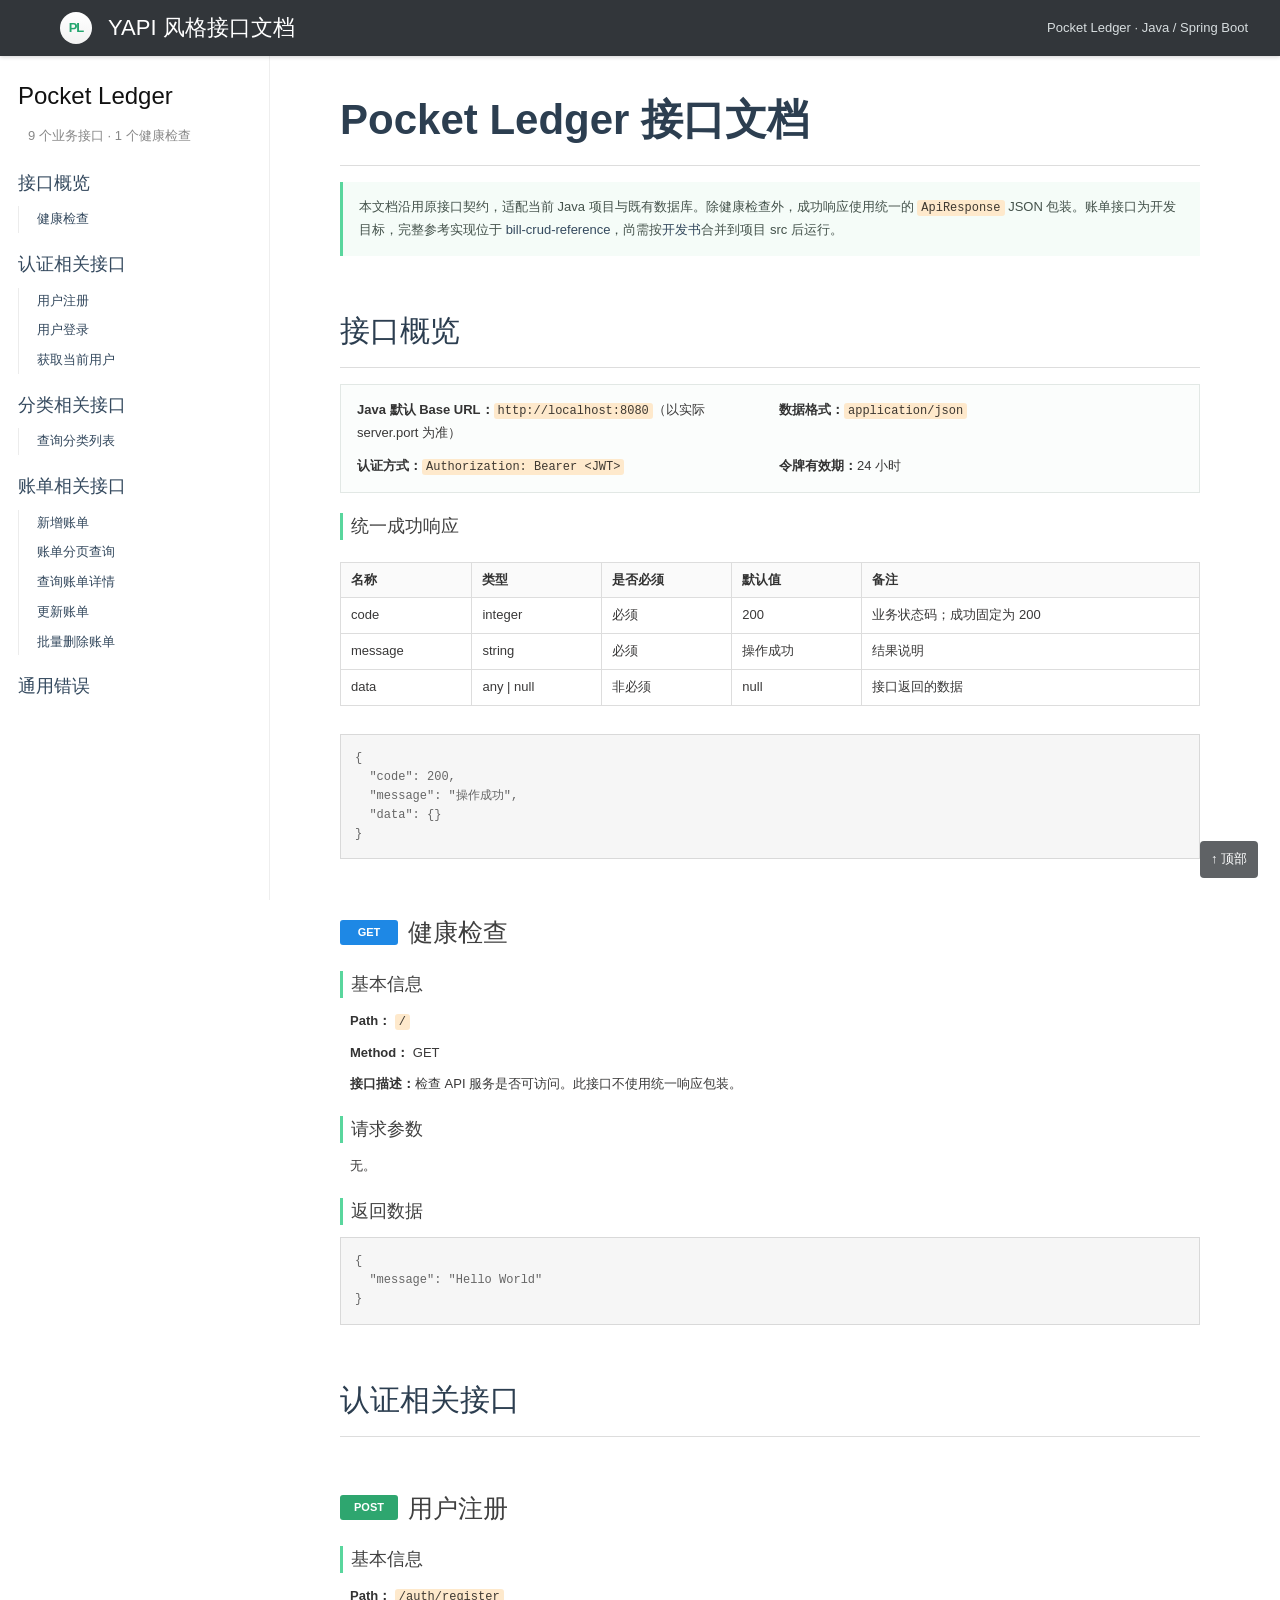
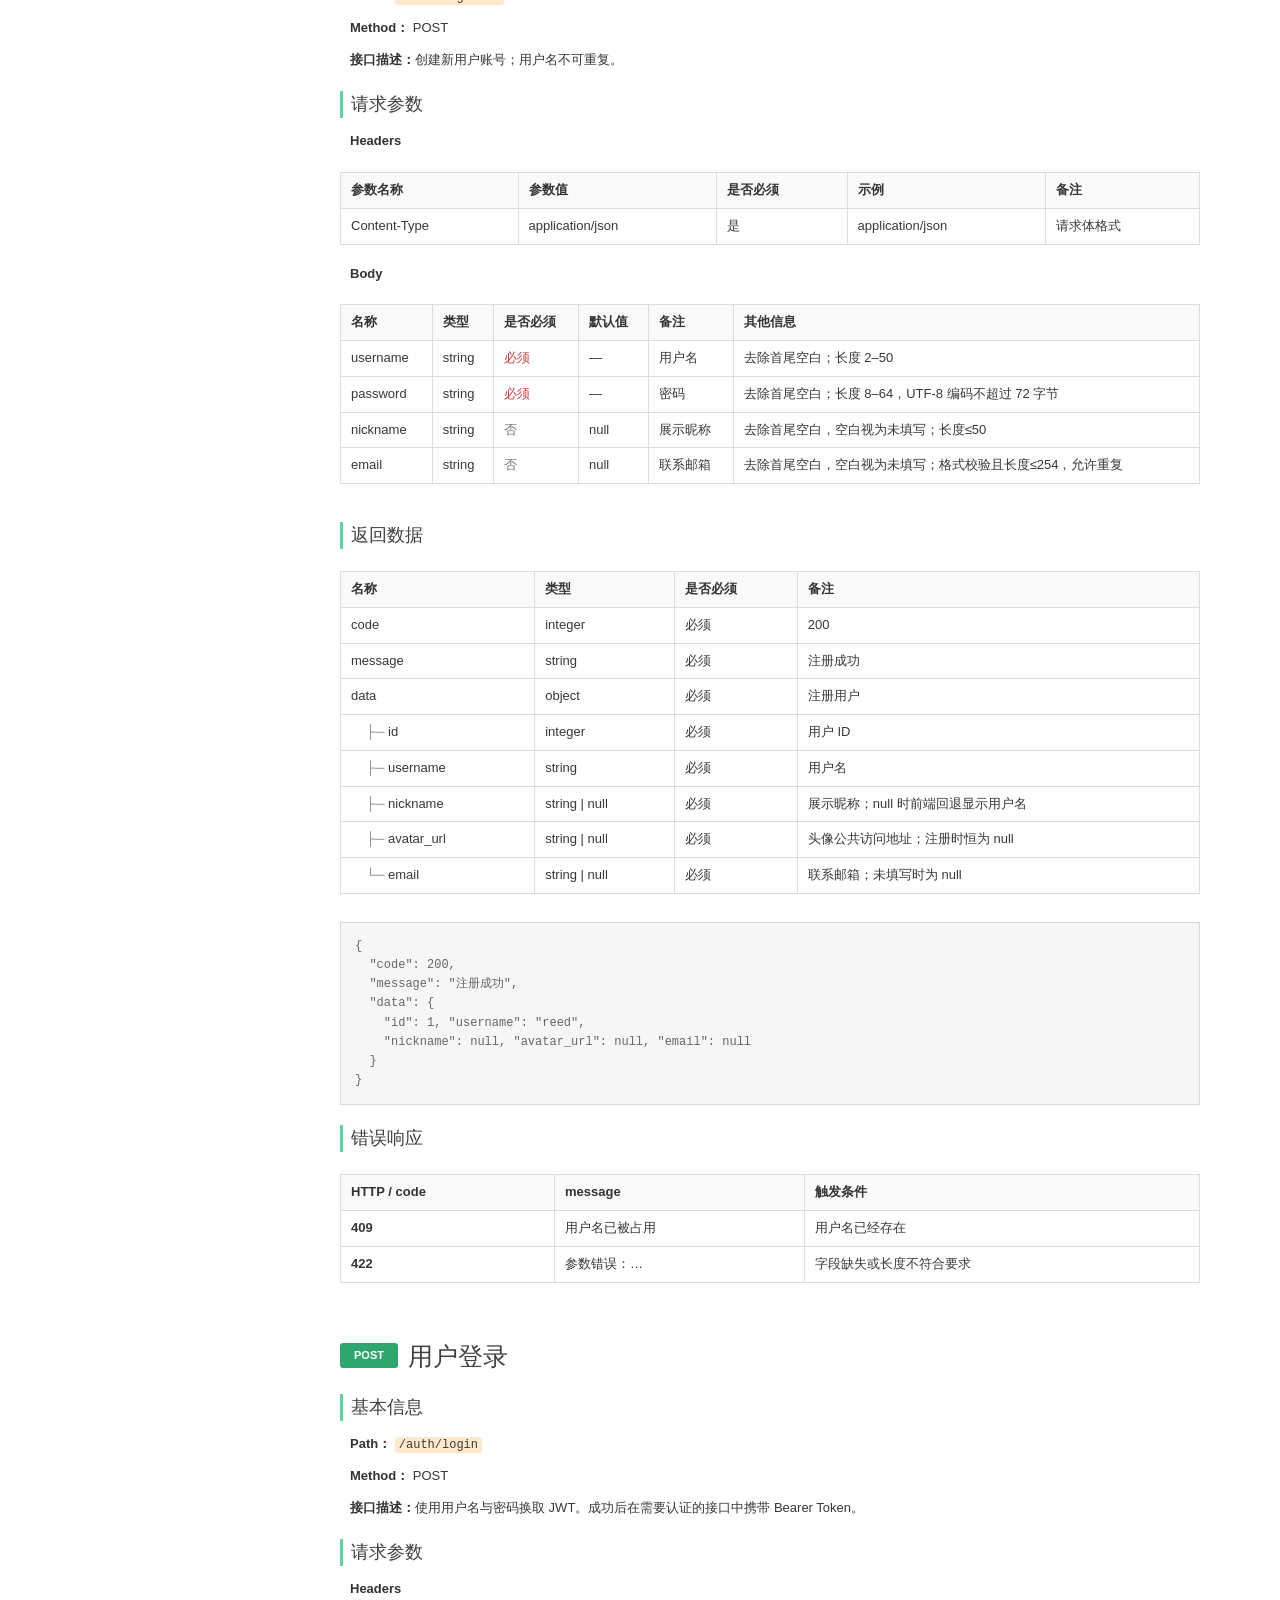
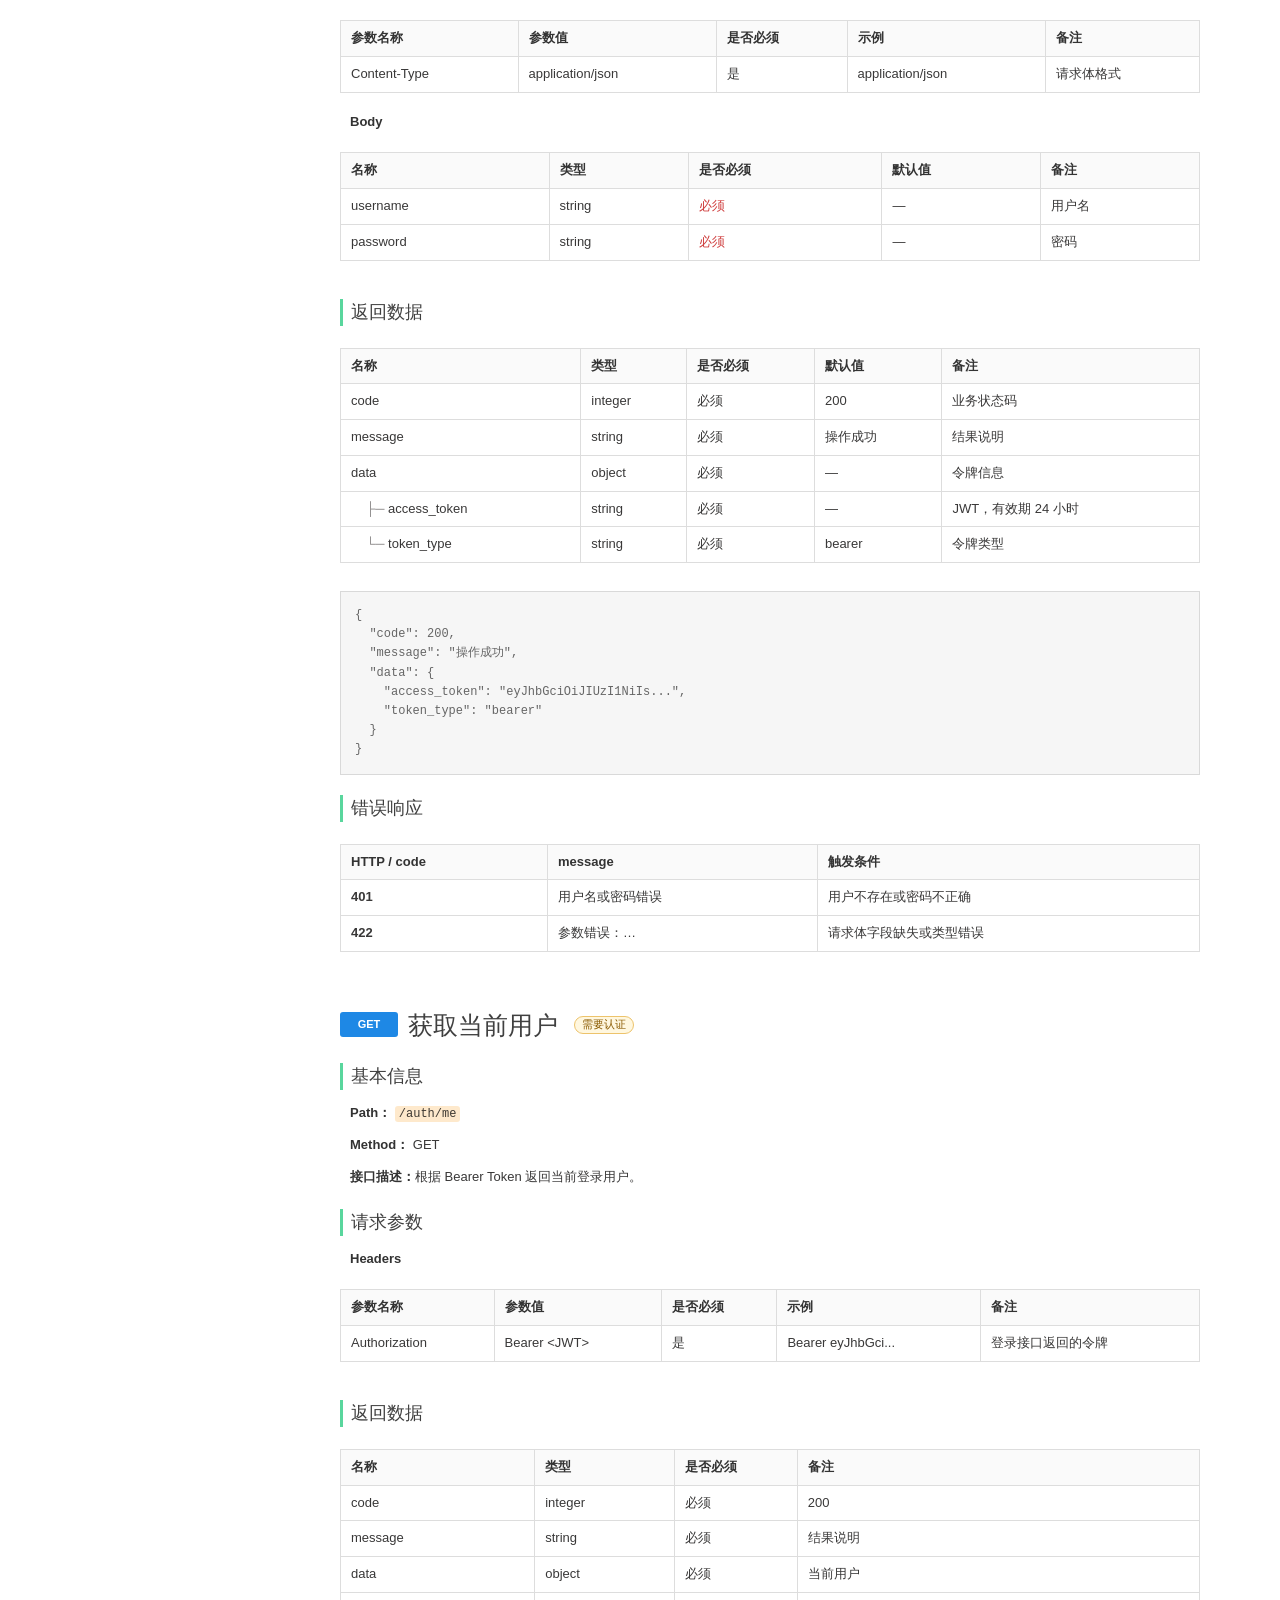
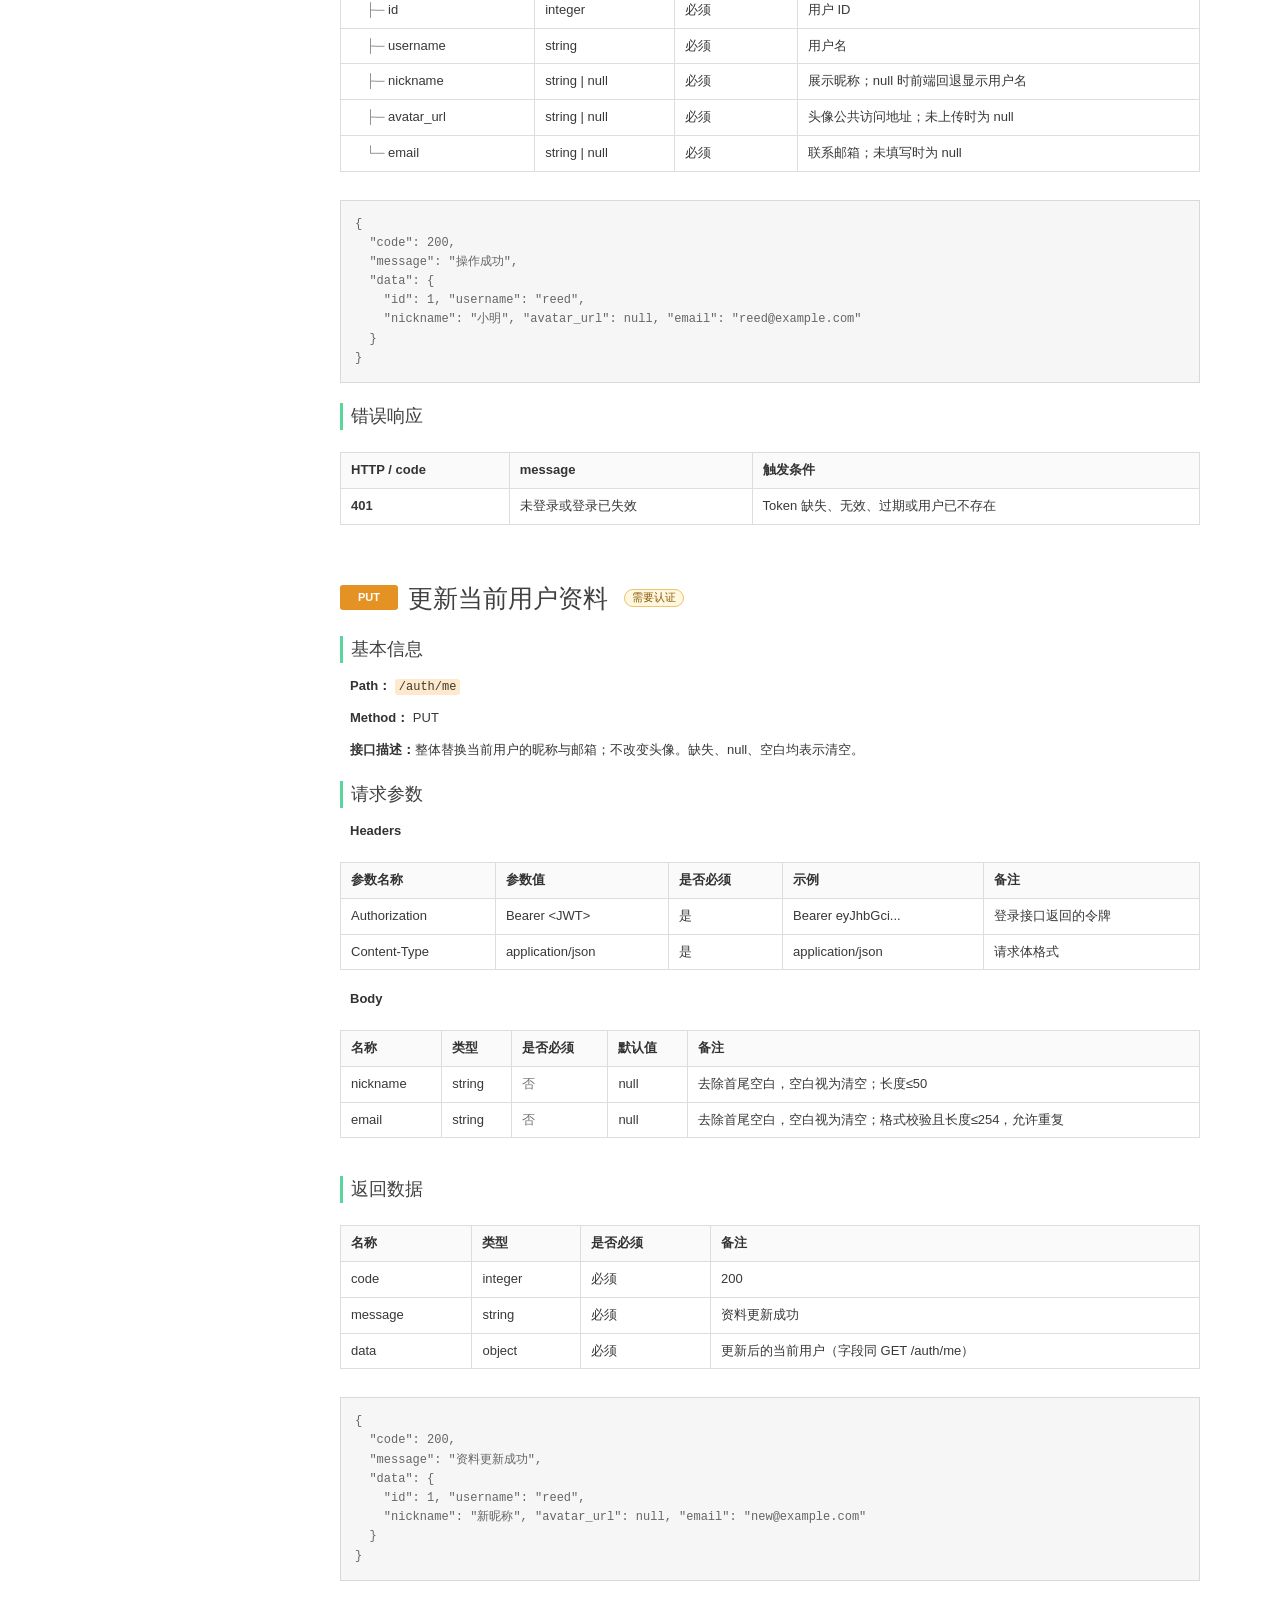
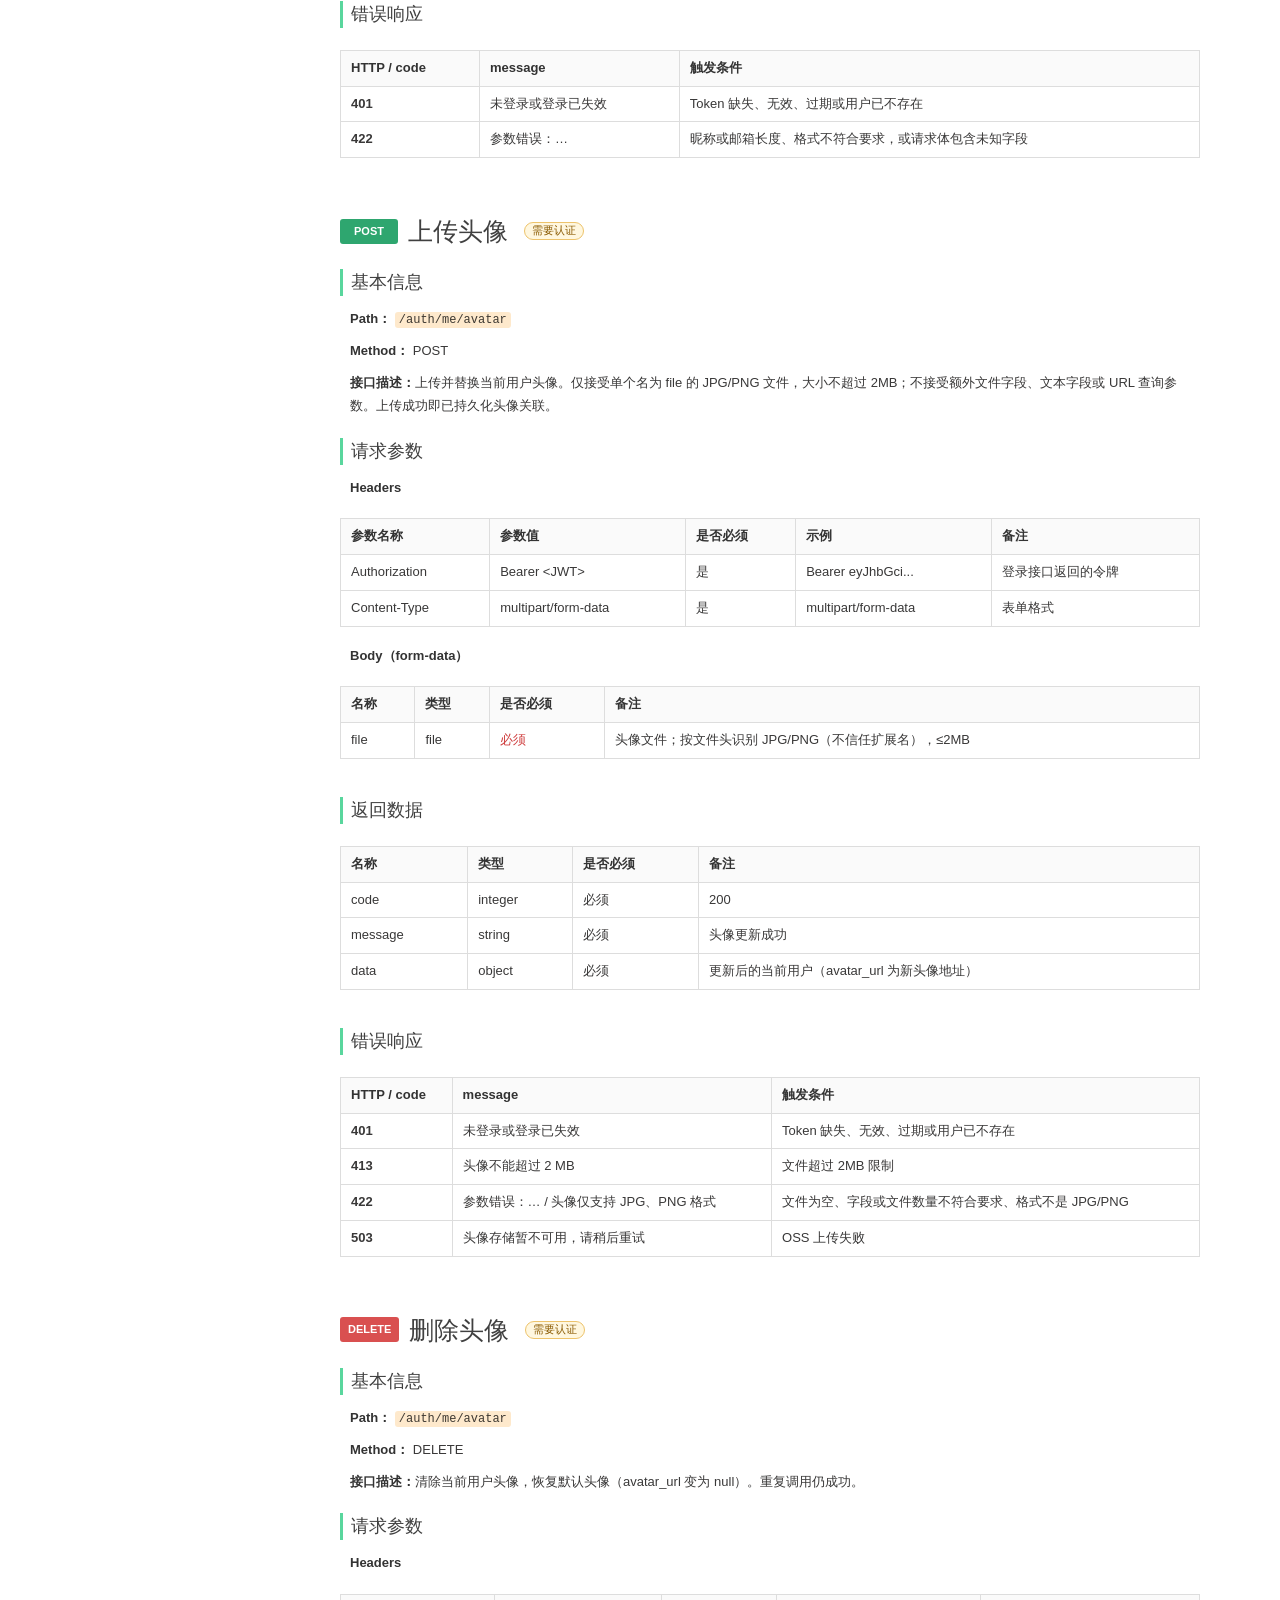
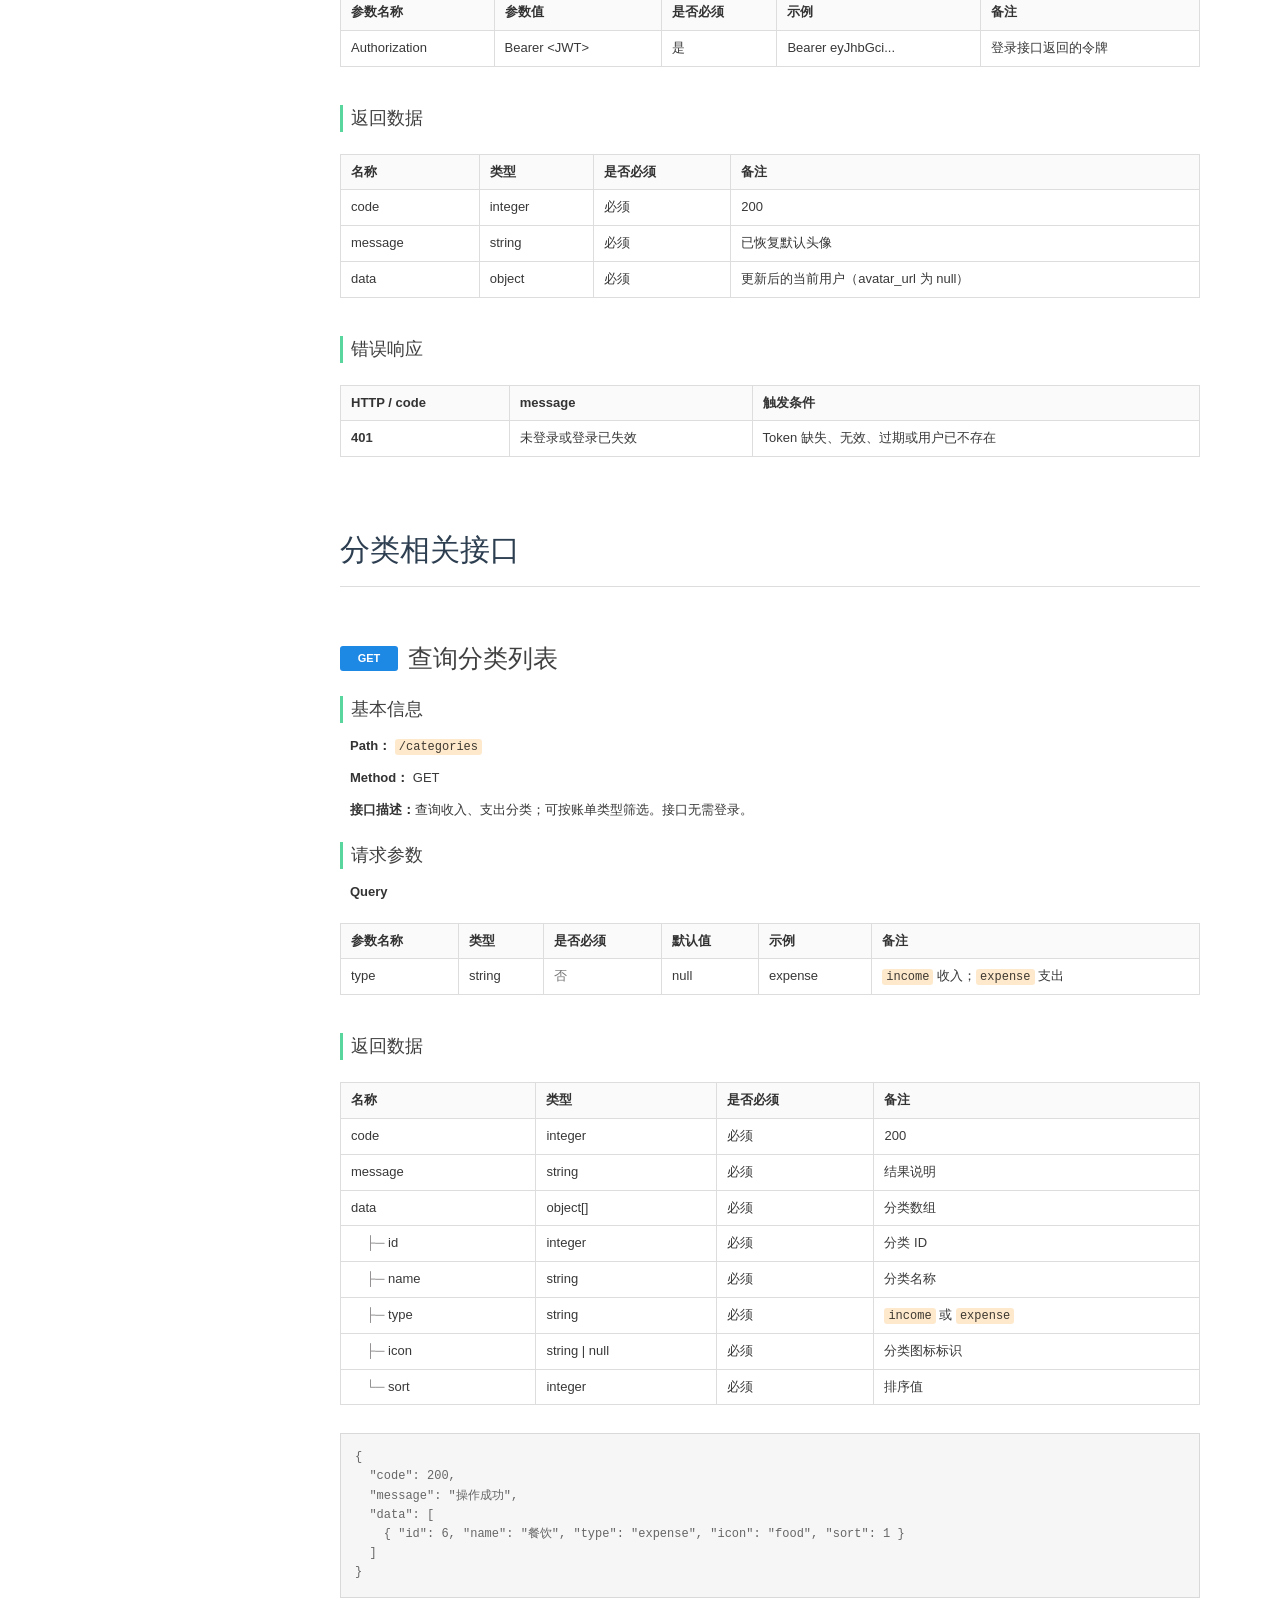
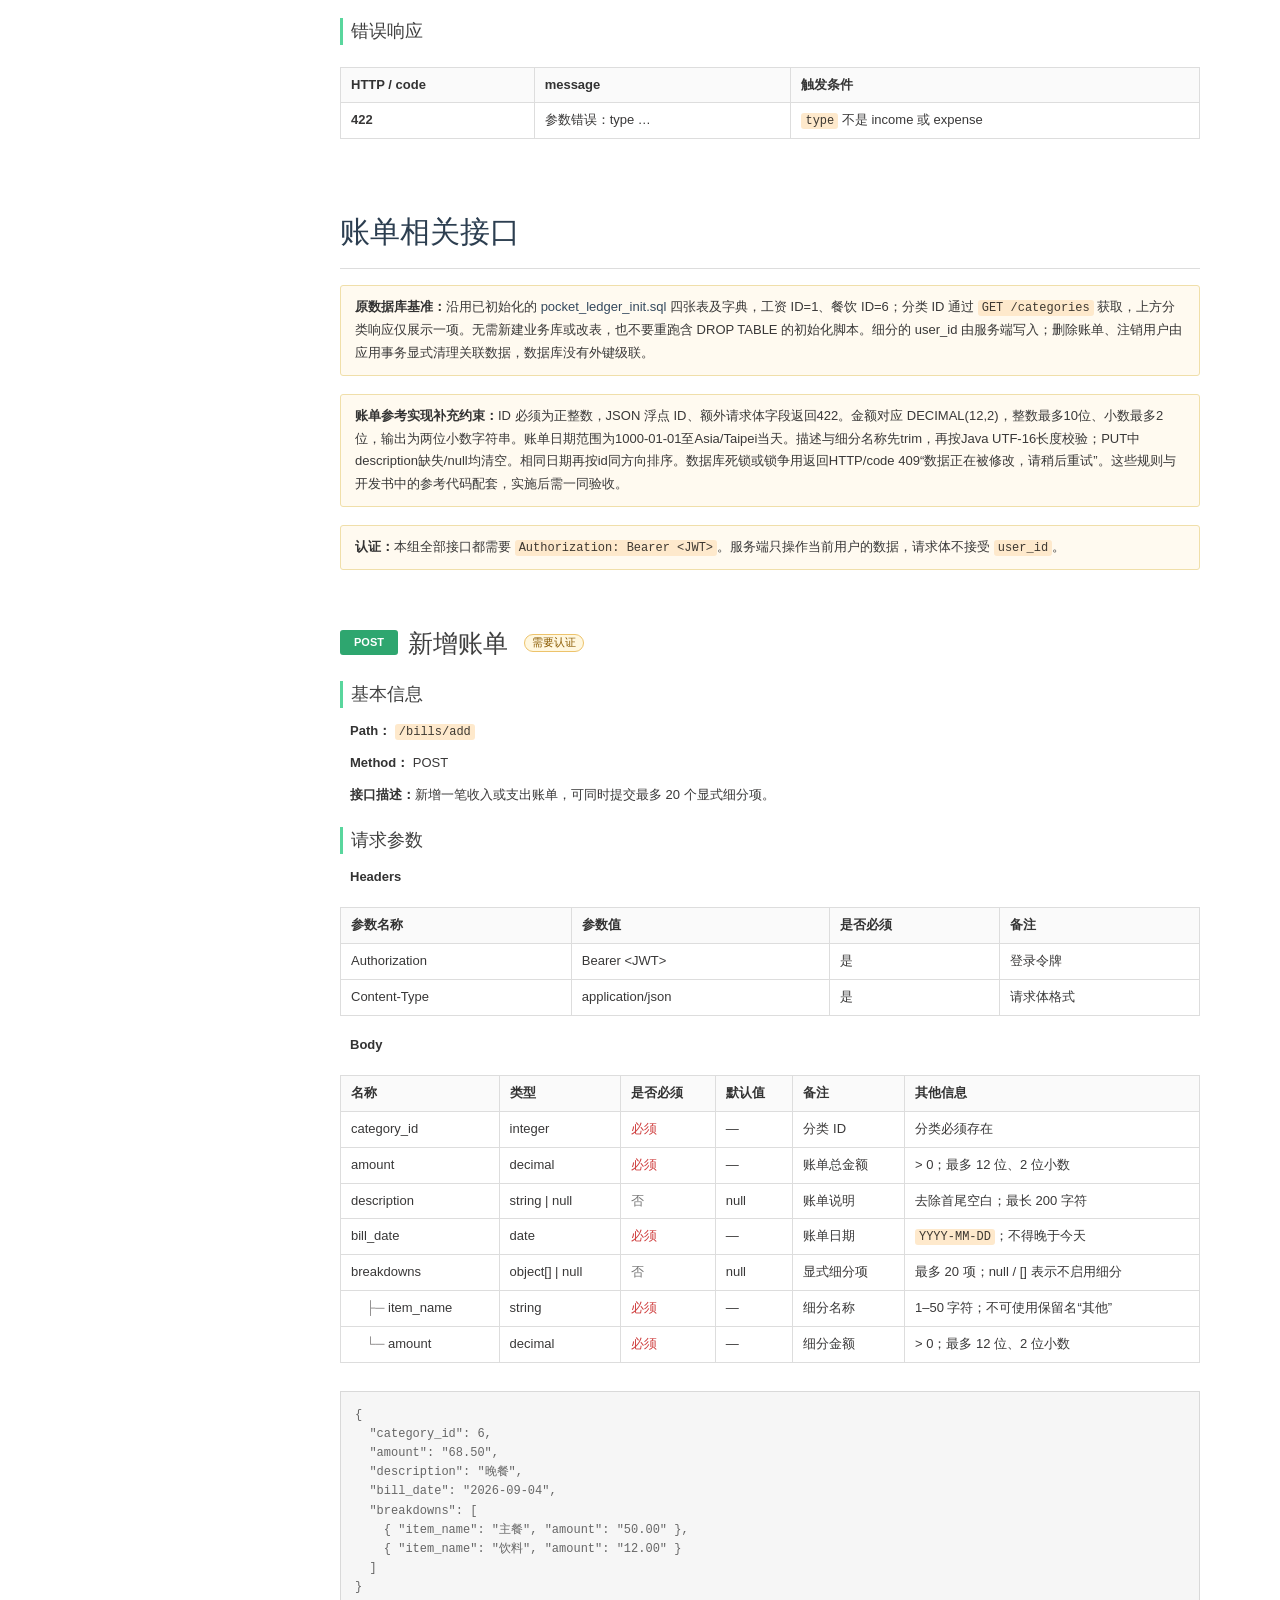
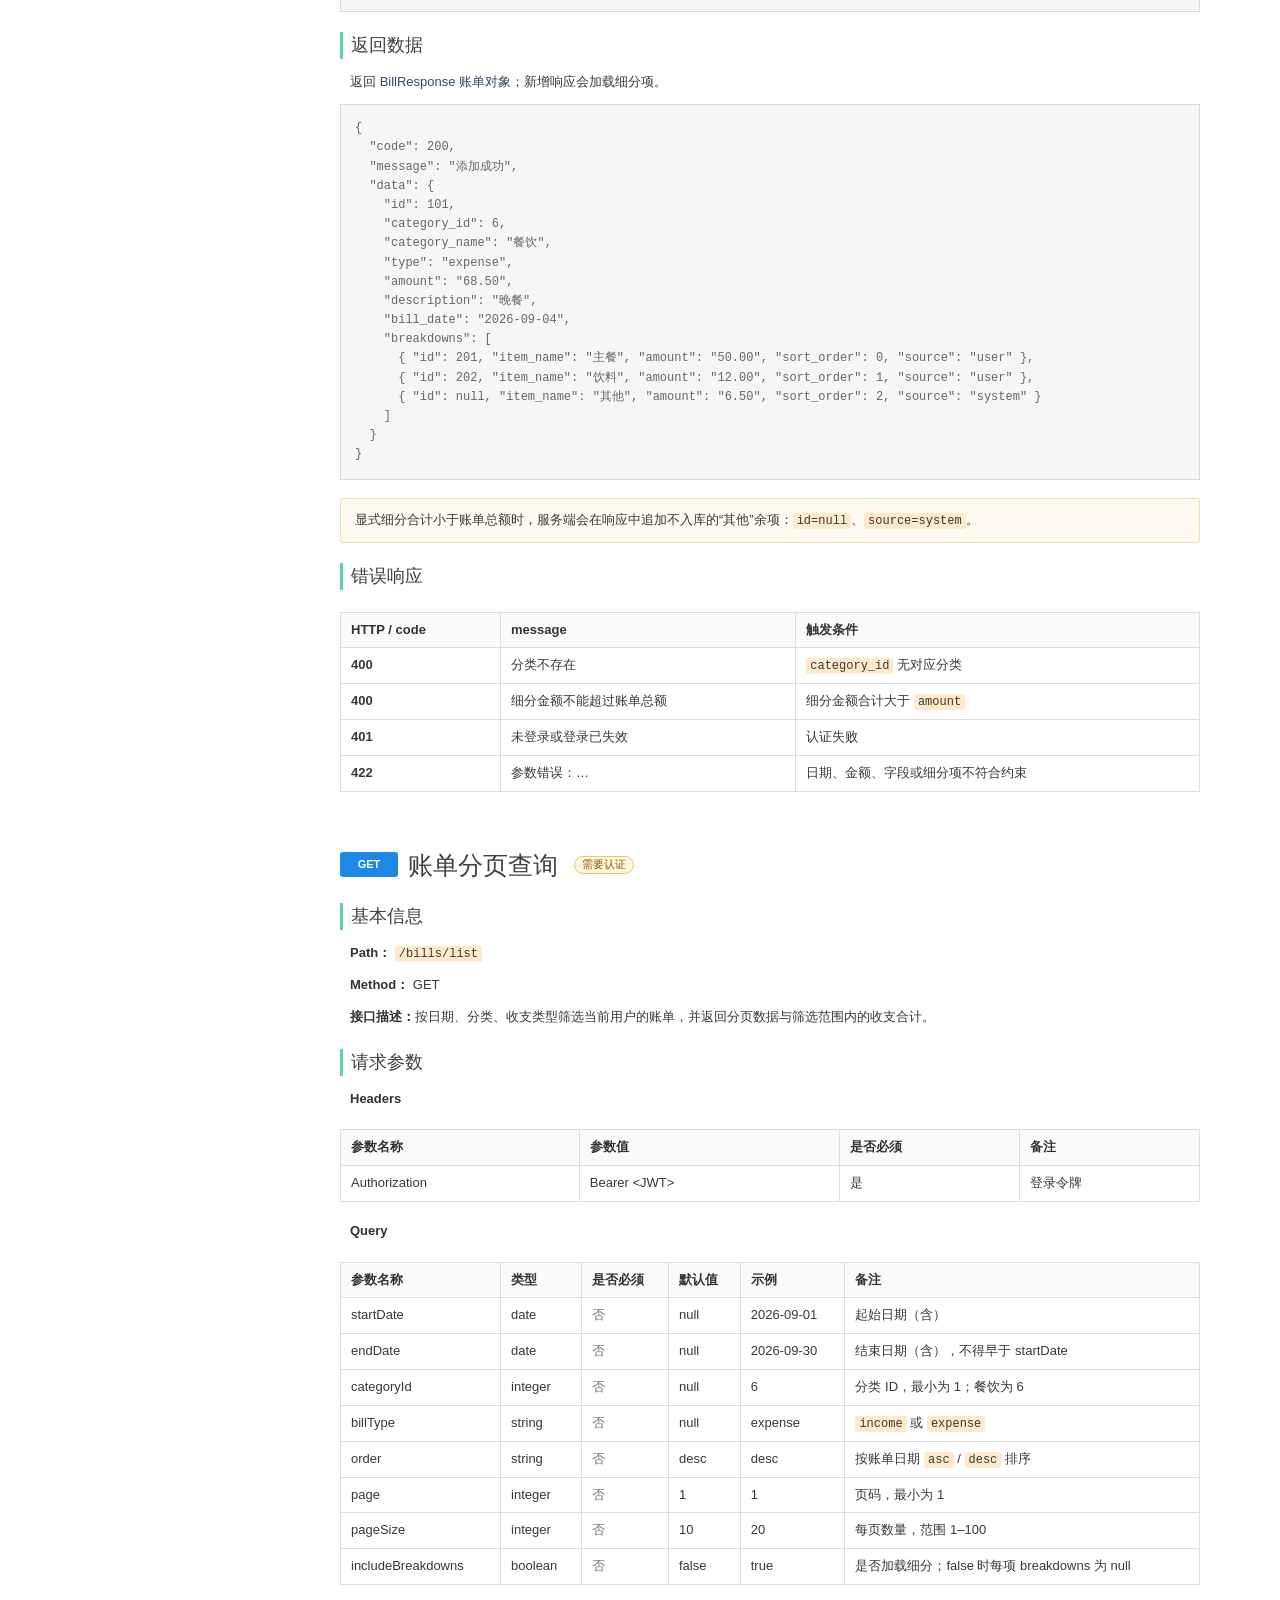
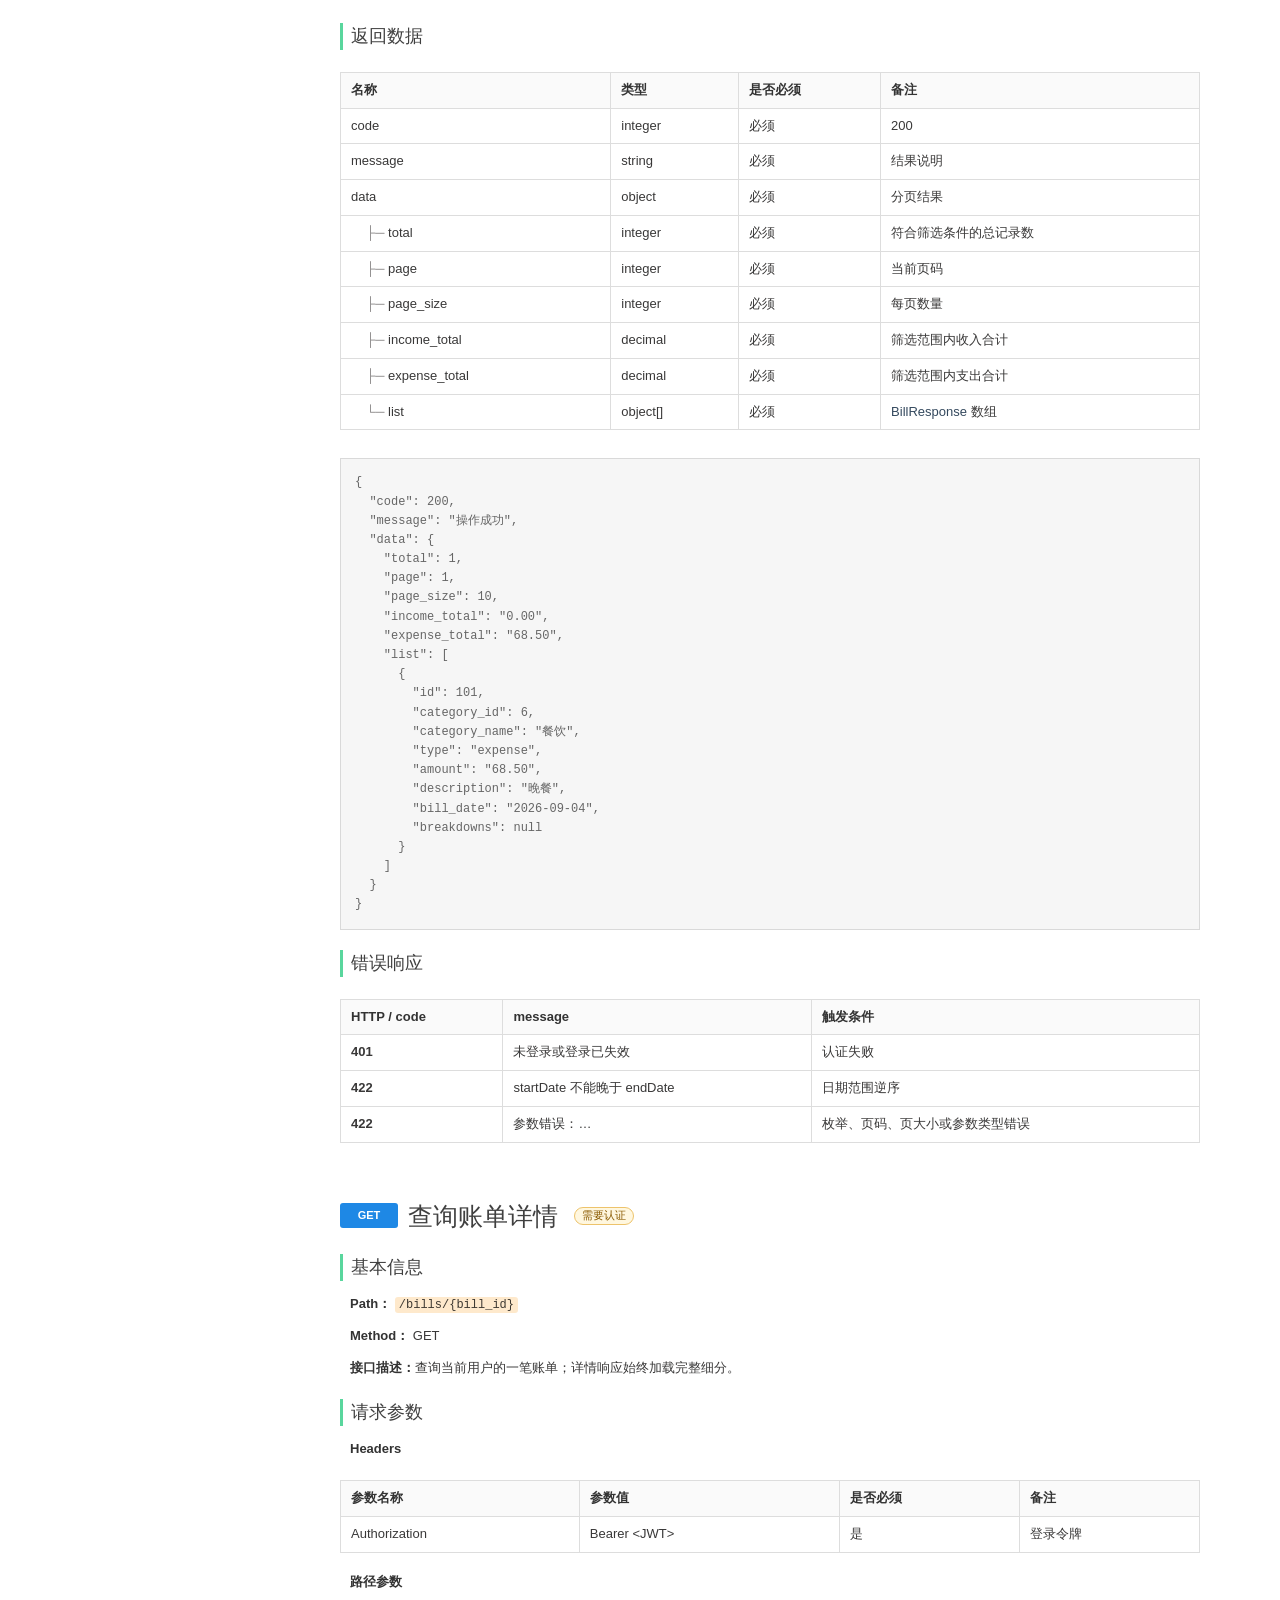
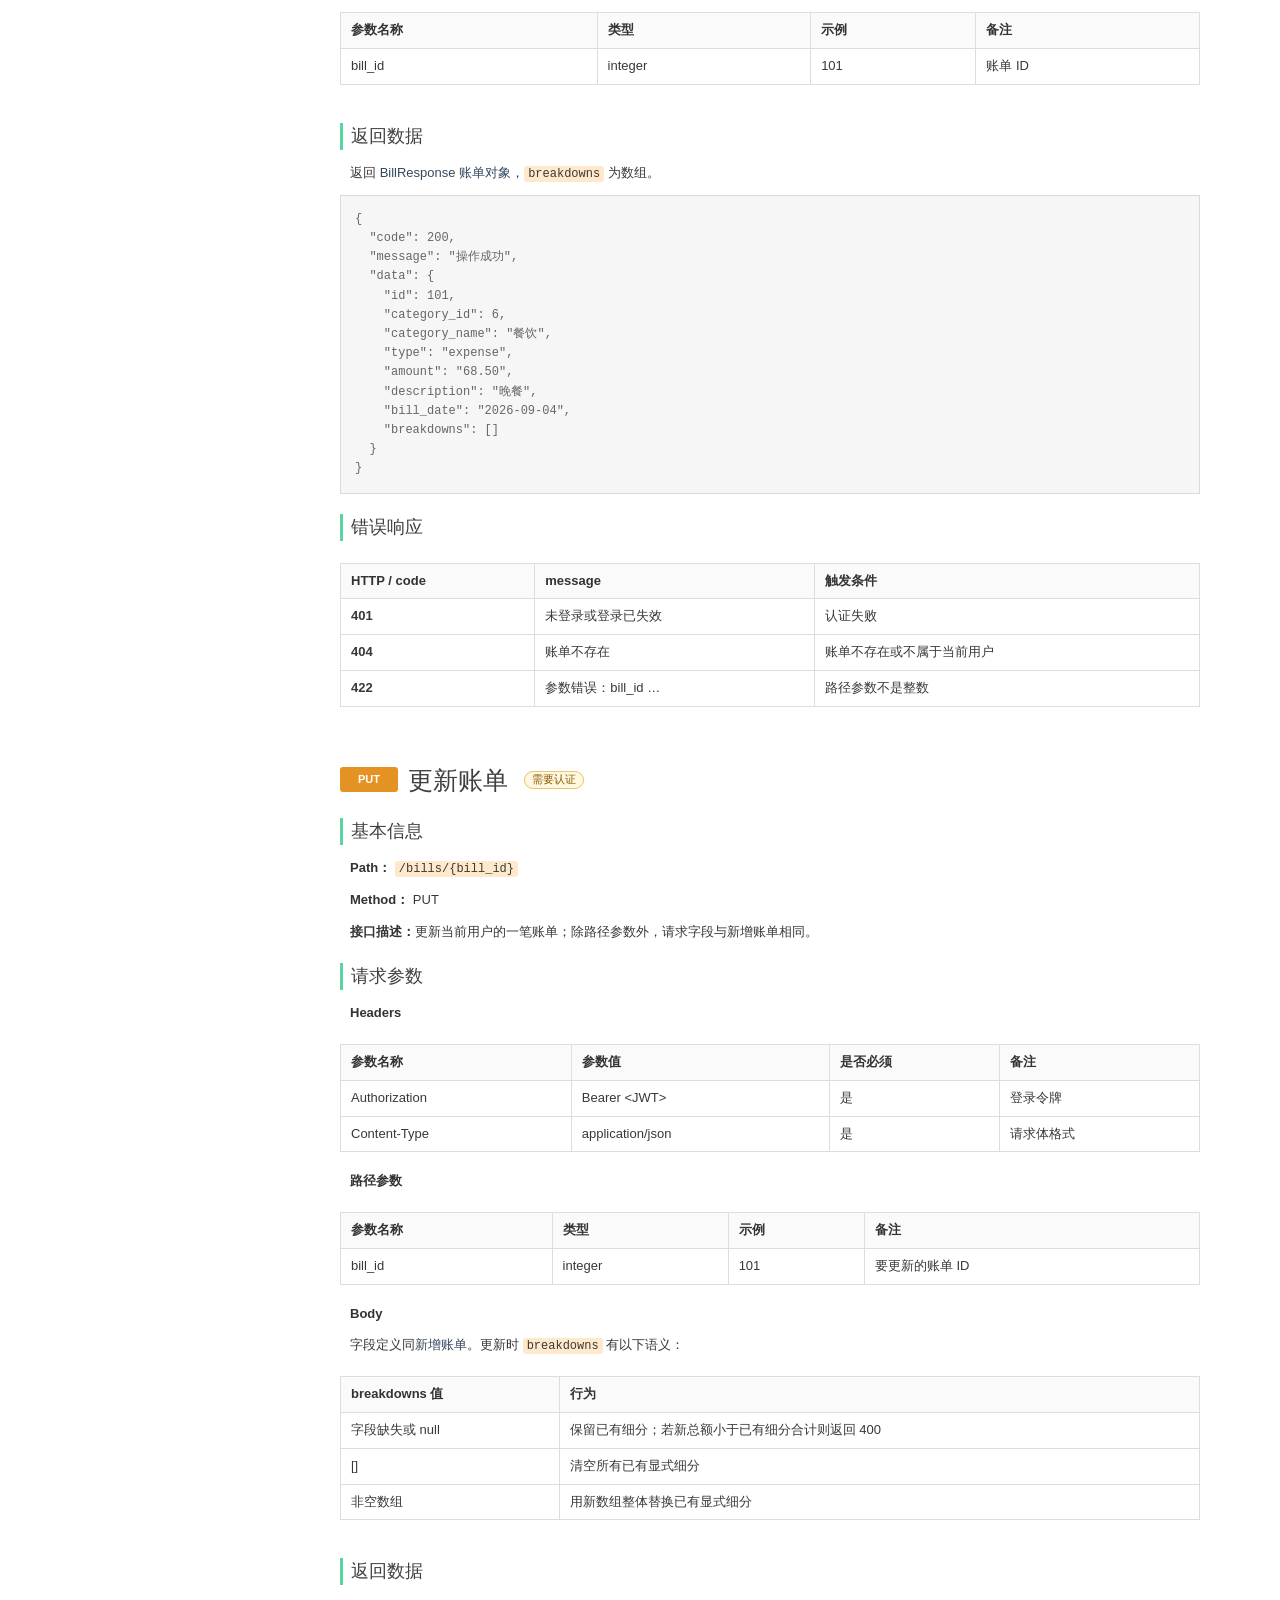
==== commit 1f9bdad5: "补齐接口文档和sql初始化脚本" ====
--- a/backend/docs/pocket-ledger-api.html
+++ b/backend/docs/pocket-ledger-api.html
@@ -353,7 +353,9 @@
             <thead><tr><th>名称</th><th>类型</th><th>是否必须</th><th>默认值</th><th>备注</th><th>其他信息</th></tr></thead>
             <tbody>
               <tr><td>username</td><td>string</td><td class="required">必须</td><td>—</td><td>用户名</td><td>去除首尾空白；长度 2–50</td></tr>
-              <tr><td>password</td><td>string</td><td class="required">必须</td><td>—</td><td>密码</td><td>去除首尾空白；长度 8–64</td></tr>
+              <tr><td>password</td><td>string</td><td class="required">必须</td><td>—</td><td>密码</td><td>去除首尾空白；长度 8–64，UTF-8 编码不超过 72 字节</td></tr>
+              <tr><td>nickname</td><td>string</td><td class="optional">否</td><td>null</td><td>展示昵称</td><td>去除首尾空白，空白视为未填写；长度≤50</td></tr>
+              <tr><td>email</td><td>string</td><td class="optional">否</td><td>null</td><td>联系邮箱</td><td>去除首尾空白，空白视为未填写；格式校验且长度≤254，允许重复</td></tr>
             </tbody>
           </table></div>
           <h3>返回数据</h3>
@@ -364,13 +366,19 @@
               <tr><td>message</td><td>string</td><td>必须</td><td>注册成功</td></tr>
               <tr><td>data</td><td>object</td><td>必须</td><td>注册用户</td></tr>
               <tr><td class="nested-1"><span class="tree">├─</span> id</td><td>integer</td><td>必须</td><td>用户 ID</td></tr>
-              <tr><td class="nested-1"><span class="tree">└─</span> username</td><td>string</td><td>必须</td><td>用户名</td></tr>
+              <tr><td class="nested-1"><span class="tree">├─</span> username</td><td>string</td><td>必须</td><td>用户名</td></tr>
+              <tr><td class="nested-1"><span class="tree">├─</span> nickname</td><td>string | null</td><td>必须</td><td>展示昵称；null 时前端回退显示用户名</td></tr>
+              <tr><td class="nested-1"><span class="tree">├─</span> avatar_url</td><td>string | null</td><td>必须</td><td>头像公共访问地址；注册时恒为 null</td></tr>
+              <tr><td class="nested-1"><span class="tree">└─</span> email</td><td>string | null</td><td>必须</td><td>联系邮箱；未填写时为 null</td></tr>
             </tbody>
           </table></div>
           <pre><code>{
   "code": 200,
   "message": "注册成功",
-  "data": { "id": 1, "username": "reed" }
+  "data": {
+    "id": 1, "username": "reed",
+    "nickname": null, "avatar_url": null, "email": null
+  }
 }</code></pre>
           <h3>错误响应</h3>
           <div class="table-wrap"><table class="error-table">
@@ -451,14 +459,139 @@
               <tr><td>message</td><td>string</td><td>必须</td><td>结果说明</td></tr>
               <tr><td>data</td><td>object</td><td>必须</td><td>当前用户</td></tr>
               <tr><td class="nested-1"><span class="tree">├─</span> id</td><td>integer</td><td>必须</td><td>用户 ID</td></tr>
-              <tr><td class="nested-1"><span class="tree">└─</span> username</td><td>string</td><td>必须</td><td>用户名</td></tr>
+              <tr><td class="nested-1"><span class="tree">├─</span> username</td><td>string</td><td>必须</td><td>用户名</td></tr>
+              <tr><td class="nested-1"><span class="tree">├─</span> nickname</td><td>string | null</td><td>必须</td><td>展示昵称；null 时前端回退显示用户名</td></tr>
+              <tr><td class="nested-1"><span class="tree">├─</span> avatar_url</td><td>string | null</td><td>必须</td><td>头像公共访问地址；未上传时为 null</td></tr>
+              <tr><td class="nested-1"><span class="tree">└─</span> email</td><td>string | null</td><td>必须</td><td>联系邮箱；未填写时为 null</td></tr>
             </tbody>
           </table></div>
           <pre><code>{
   "code": 200,
   "message": "操作成功",
-  "data": { "id": 1, "username": "reed" }
-}</code></pre>
+  "data": {
+    "id": 1, "username": "reed",
+    "nickname": "小明", "avatar_url": null, "email": "reed@example.com"
+  }
+}</code></pre>
+          <h3>错误响应</h3>
+          <div class="table-wrap"><table class="error-table">
+            <thead><tr><th>HTTP / code</th><th>message</th><th>触发条件</th></tr></thead>
+            <tbody><tr><td>401</td><td>未登录或登录已失效</td><td>Token 缺失、无效、过期或用户已不存在</td></tr></tbody>
+          </table></div>
+        </article>
+
+        <article id="me-update" class="endpoint">
+          <h2><span class="method put">PUT</span> 更新当前用户资料 <span class="auth-badge">需要认证</span></h2>
+          <h3>基本信息</h3>
+          <p><strong>Path：</strong> <code>/auth/me</code></p>
+          <p><strong>Method：</strong> PUT</p>
+          <p><strong>接口描述：</strong>整体替换当前用户的昵称与邮箱；不改变头像。缺失、null、空白均表示清空。</p>
+          <h3>请求参数</h3>
+          <p><strong>Headers</strong></p>
+          <div class="table-wrap"><table>
+            <thead><tr><th>参数名称</th><th>参数值</th><th>是否必须</th><th>示例</th><th>备注</th></tr></thead>
+            <tbody>
+              <tr><td>Authorization</td><td>Bearer &lt;JWT&gt;</td><td>是</td><td>Bearer eyJhbGci...</td><td>登录接口返回的令牌</td></tr>
+              <tr><td>Content-Type</td><td>application/json</td><td>是</td><td>application/json</td><td>请求体格式</td></tr>
+            </tbody>
+          </table></div>
+          <p><strong>Body</strong></p>
+          <div class="table-wrap"><table>
+            <thead><tr><th>名称</th><th>类型</th><th>是否必须</th><th>默认值</th><th>备注</th></tr></thead>
+            <tbody>
+              <tr><td>nickname</td><td>string</td><td class="optional">否</td><td>null</td><td>去除首尾空白，空白视为清空；长度≤50</td></tr>
+              <tr><td>email</td><td>string</td><td class="optional">否</td><td>null</td><td>去除首尾空白，空白视为清空；格式校验且长度≤254，允许重复</td></tr>
+            </tbody>
+          </table></div>
+          <h3>返回数据</h3>
+          <div class="table-wrap"><table>
+            <thead><tr><th>名称</th><th>类型</th><th>是否必须</th><th>备注</th></tr></thead>
+            <tbody>
+              <tr><td>code</td><td>integer</td><td>必须</td><td>200</td></tr>
+              <tr><td>message</td><td>string</td><td>必须</td><td>资料更新成功</td></tr>
+              <tr><td>data</td><td>object</td><td>必须</td><td>更新后的当前用户（字段同 GET /auth/me）</td></tr>
+            </tbody>
+          </table></div>
+          <pre><code>{
+  "code": 200,
+  "message": "资料更新成功",
+  "data": {
+    "id": 1, "username": "reed",
+    "nickname": "新昵称", "avatar_url": null, "email": "new@example.com"
+  }
+}</code></pre>
+          <h3>错误响应</h3>
+          <div class="table-wrap"><table class="error-table">
+            <thead><tr><th>HTTP / code</th><th>message</th><th>触发条件</th></tr></thead>
+            <tbody>
+              <tr><td>401</td><td>未登录或登录已失效</td><td>Token 缺失、无效、过期或用户已不存在</td></tr>
+              <tr><td>422</td><td>参数错误：…</td><td>昵称或邮箱长度、格式不符合要求，或请求体包含未知字段</td></tr>
+            </tbody>
+          </table></div>
+        </article>
+
+        <article id="me-avatar-upload" class="endpoint">
+          <h2><span class="method post">POST</span> 上传头像 <span class="auth-badge">需要认证</span></h2>
+          <h3>基本信息</h3>
+          <p><strong>Path：</strong> <code>/auth/me/avatar</code></p>
+          <p><strong>Method：</strong> POST</p>
+          <p><strong>接口描述：</strong>上传并替换当前用户头像。仅接受单个名为 file 的 JPG/PNG 文件，大小不超过 2MB；不接受额外文件字段、文本字段或 URL 查询参数。上传成功即已持久化头像关联。</p>
+          <h3>请求参数</h3>
+          <p><strong>Headers</strong></p>
+          <div class="table-wrap"><table>
+            <thead><tr><th>参数名称</th><th>参数值</th><th>是否必须</th><th>示例</th><th>备注</th></tr></thead>
+            <tbody>
+              <tr><td>Authorization</td><td>Bearer &lt;JWT&gt;</td><td>是</td><td>Bearer eyJhbGci...</td><td>登录接口返回的令牌</td></tr>
+              <tr><td>Content-Type</td><td>multipart/form-data</td><td>是</td><td>multipart/form-data</td><td>表单格式</td></tr>
+            </tbody>
+          </table></div>
+          <p><strong>Body（form-data）</strong></p>
+          <div class="table-wrap"><table>
+            <thead><tr><th>名称</th><th>类型</th><th>是否必须</th><th>备注</th></tr></thead>
+            <tbody><tr><td>file</td><td>file</td><td class="required">必须</td><td>头像文件；按文件头识别 JPG/PNG（不信任扩展名），≤2MB</td></tr></tbody>
+          </table></div>
+          <h3>返回数据</h3>
+          <div class="table-wrap"><table>
+            <thead><tr><th>名称</th><th>类型</th><th>是否必须</th><th>备注</th></tr></thead>
+            <tbody>
+              <tr><td>code</td><td>integer</td><td>必须</td><td>200</td></tr>
+              <tr><td>message</td><td>string</td><td>必须</td><td>头像更新成功</td></tr>
+              <tr><td>data</td><td>object</td><td>必须</td><td>更新后的当前用户（avatar_url 为新头像地址）</td></tr>
+            </tbody>
+          </table></div>
+          <h3>错误响应</h3>
+          <div class="table-wrap"><table class="error-table">
+            <thead><tr><th>HTTP / code</th><th>message</th><th>触发条件</th></tr></thead>
+            <tbody>
+              <tr><td>401</td><td>未登录或登录已失效</td><td>Token 缺失、无效、过期或用户已不存在</td></tr>
+              <tr><td>413</td><td>头像不能超过 2 MB</td><td>文件超过 2MB 限制</td></tr>
+              <tr><td>422</td><td>参数错误：… / 头像仅支持 JPG、PNG 格式</td><td>文件为空、字段或文件数量不符合要求、格式不是 JPG/PNG</td></tr>
+              <tr><td>503</td><td>头像存储暂不可用，请稍后重试</td><td>OSS 上传失败</td></tr>
+            </tbody>
+          </table></div>
+        </article>
+
+        <article id="me-avatar-remove" class="endpoint">
+          <h2><span class="method delete">DELETE</span> 删除头像 <span class="auth-badge">需要认证</span></h2>
+          <h3>基本信息</h3>
+          <p><strong>Path：</strong> <code>/auth/me/avatar</code></p>
+          <p><strong>Method：</strong> DELETE</p>
+          <p><strong>接口描述：</strong>清除当前用户头像，恢复默认头像（avatar_url 变为 null）。重复调用仍成功。</p>
+          <h3>请求参数</h3>
+          <p><strong>Headers</strong></p>
+          <div class="table-wrap"><table>
+            <thead><tr><th>参数名称</th><th>参数值</th><th>是否必须</th><th>示例</th><th>备注</th></tr></thead>
+            <tbody><tr><td>Authorization</td><td>Bearer &lt;JWT&gt;</td><td>是</td><td>Bearer eyJhbGci...</td><td>登录接口返回的令牌</td></tr></tbody>
+          </table></div>
+          <h3>返回数据</h3>
+          <div class="table-wrap"><table>
+            <thead><tr><th>名称</th><th>类型</th><th>是否必须</th><th>备注</th></tr></thead>
+            <tbody>
+              <tr><td>code</td><td>integer</td><td>必须</td><td>200</td></tr>
+              <tr><td>message</td><td>string</td><td>必须</td><td>已恢复默认头像</td></tr>
+              <tr><td>data</td><td>object</td><td>必须</td><td>更新后的当前用户（avatar_url 为 null）</td></tr>
+            </tbody>
+          </table></div>
           <h3>错误响应</h3>
           <div class="table-wrap"><table class="error-table">
             <thead><tr><th>HTTP / code</th><th>message</th><th>触发条件</th></tr></thead>
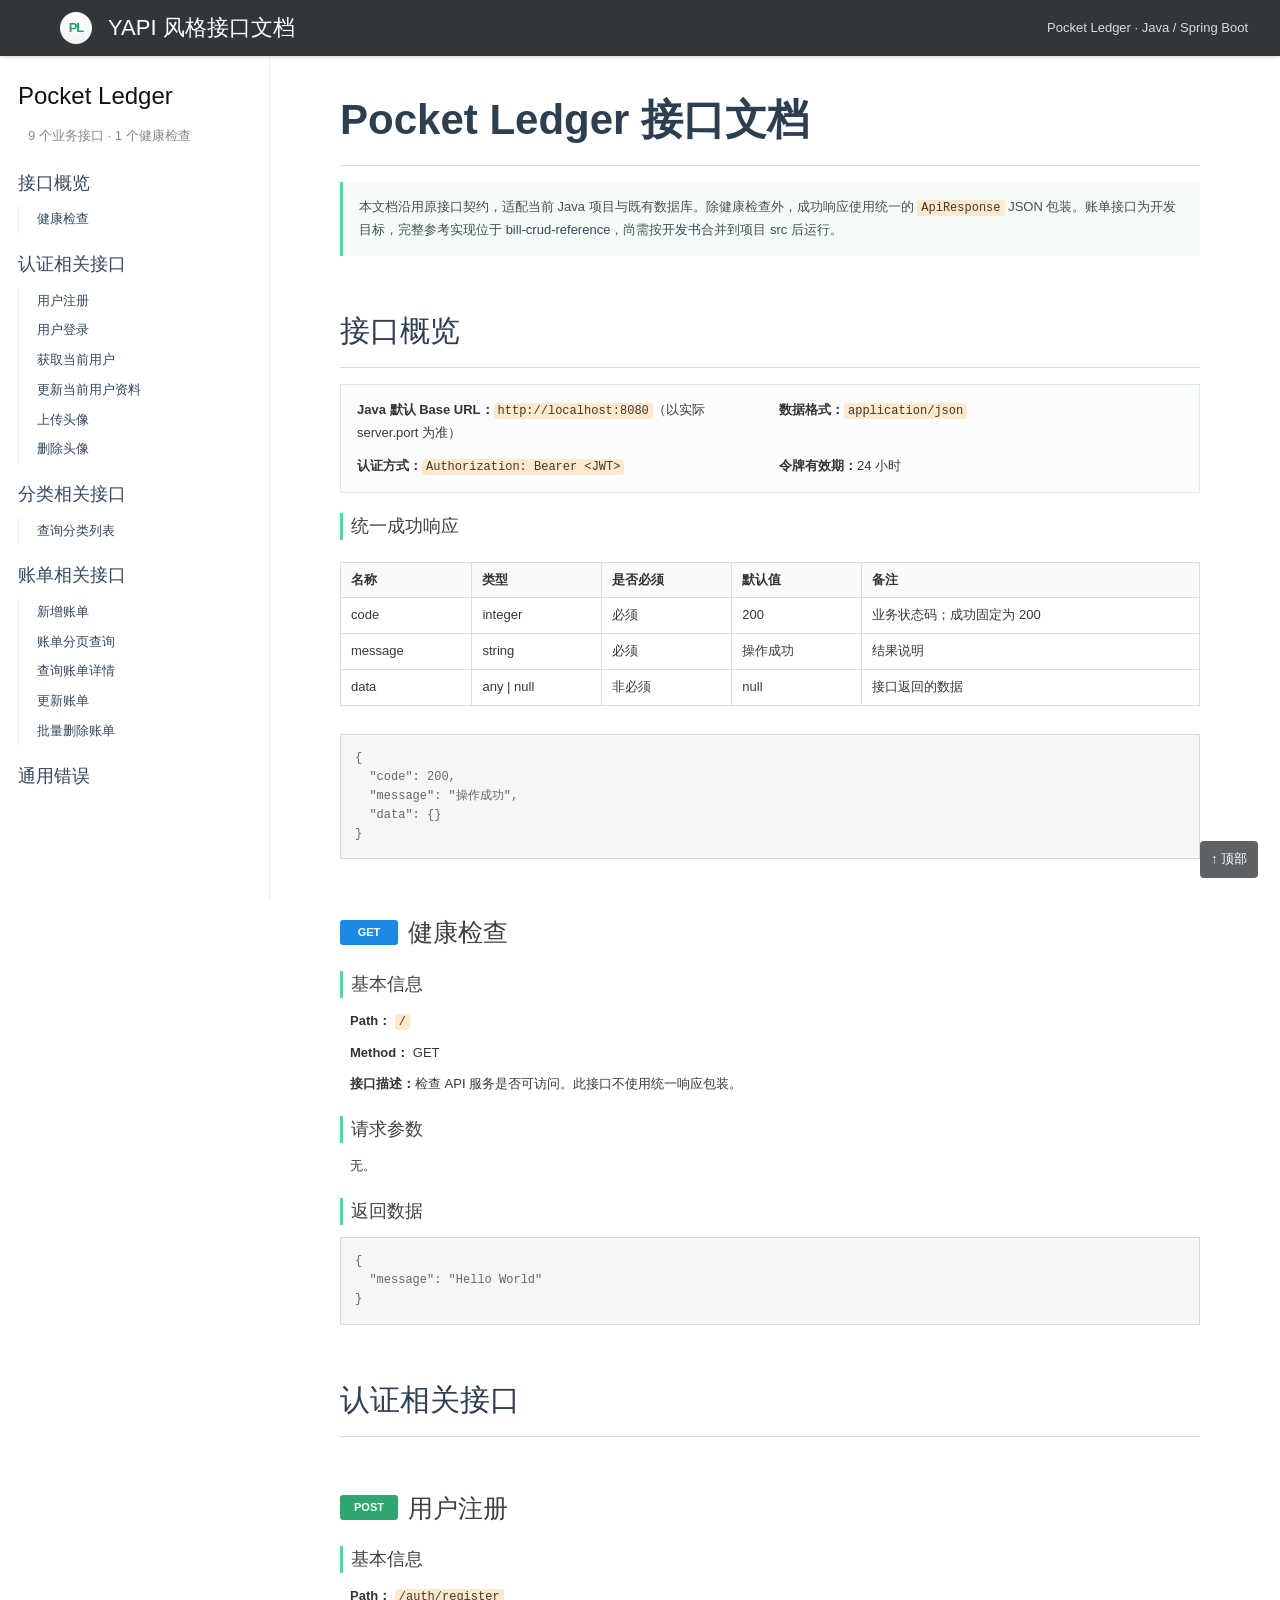
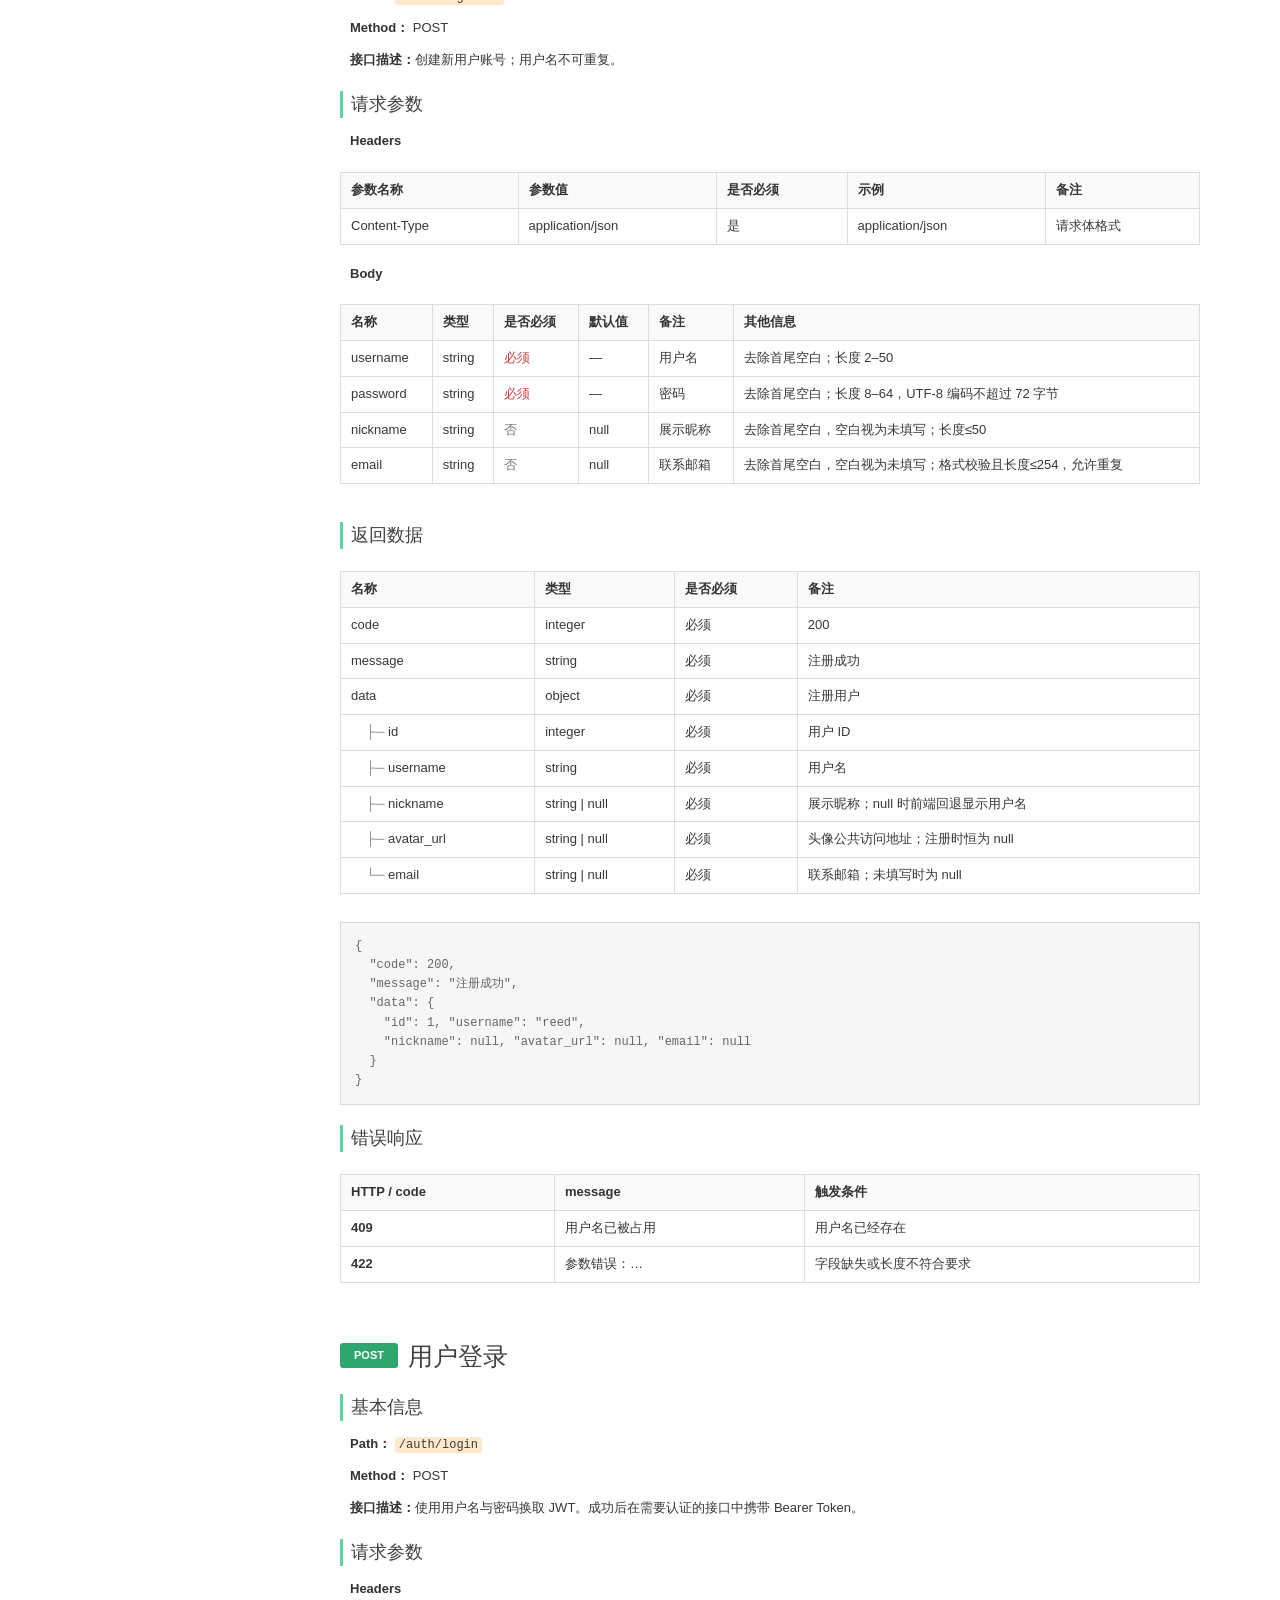
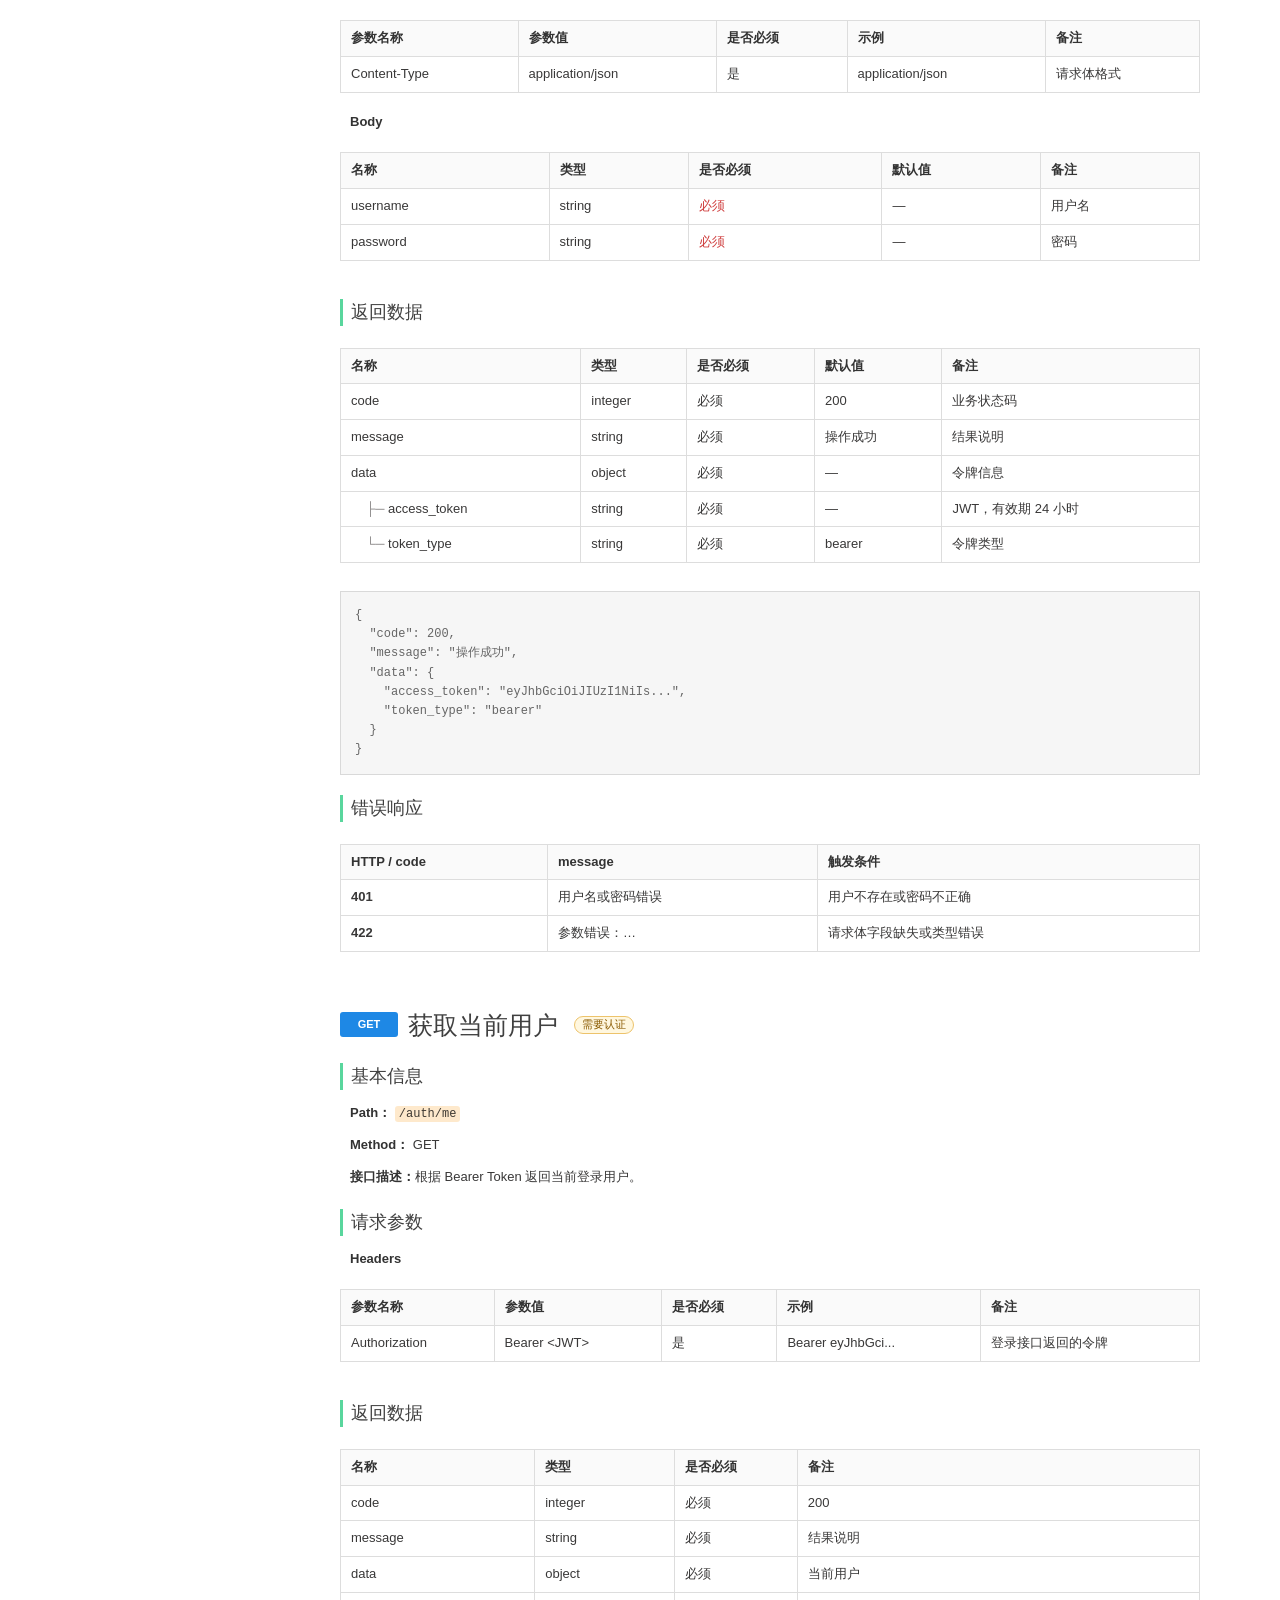
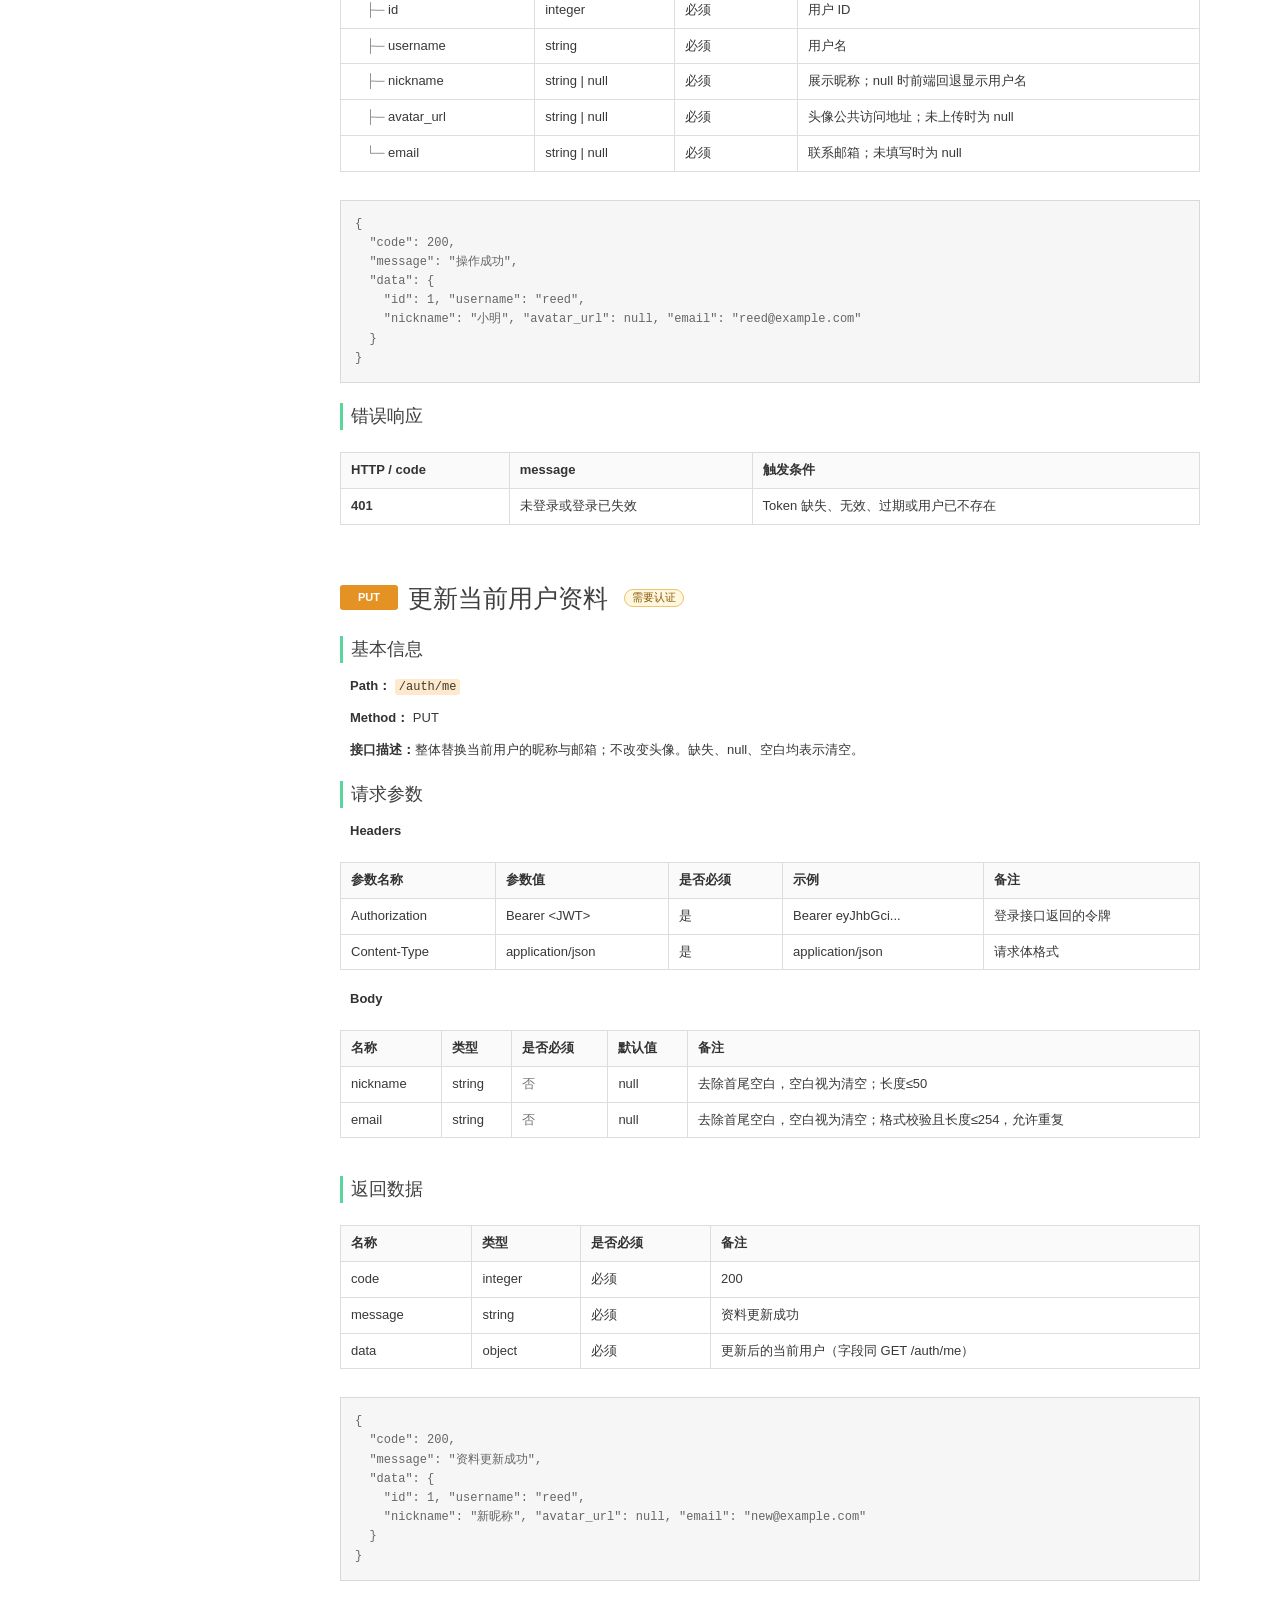
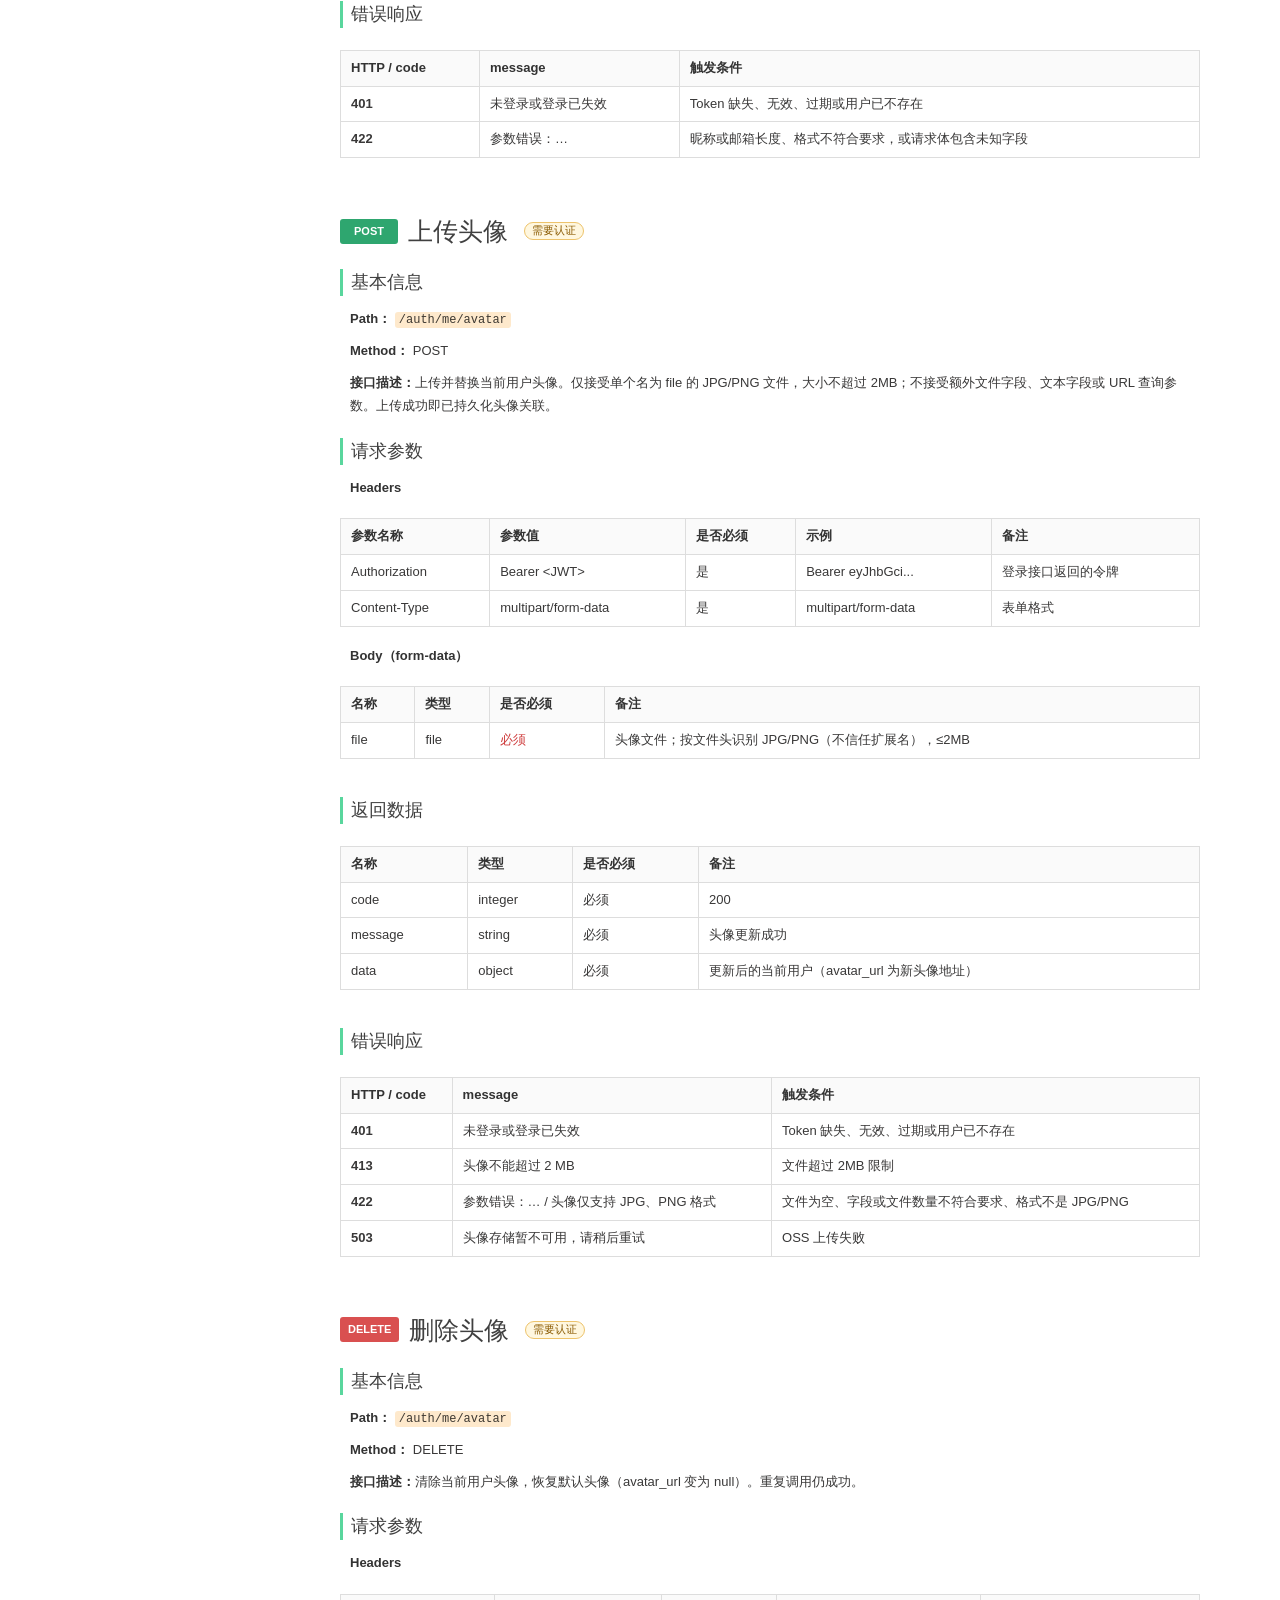
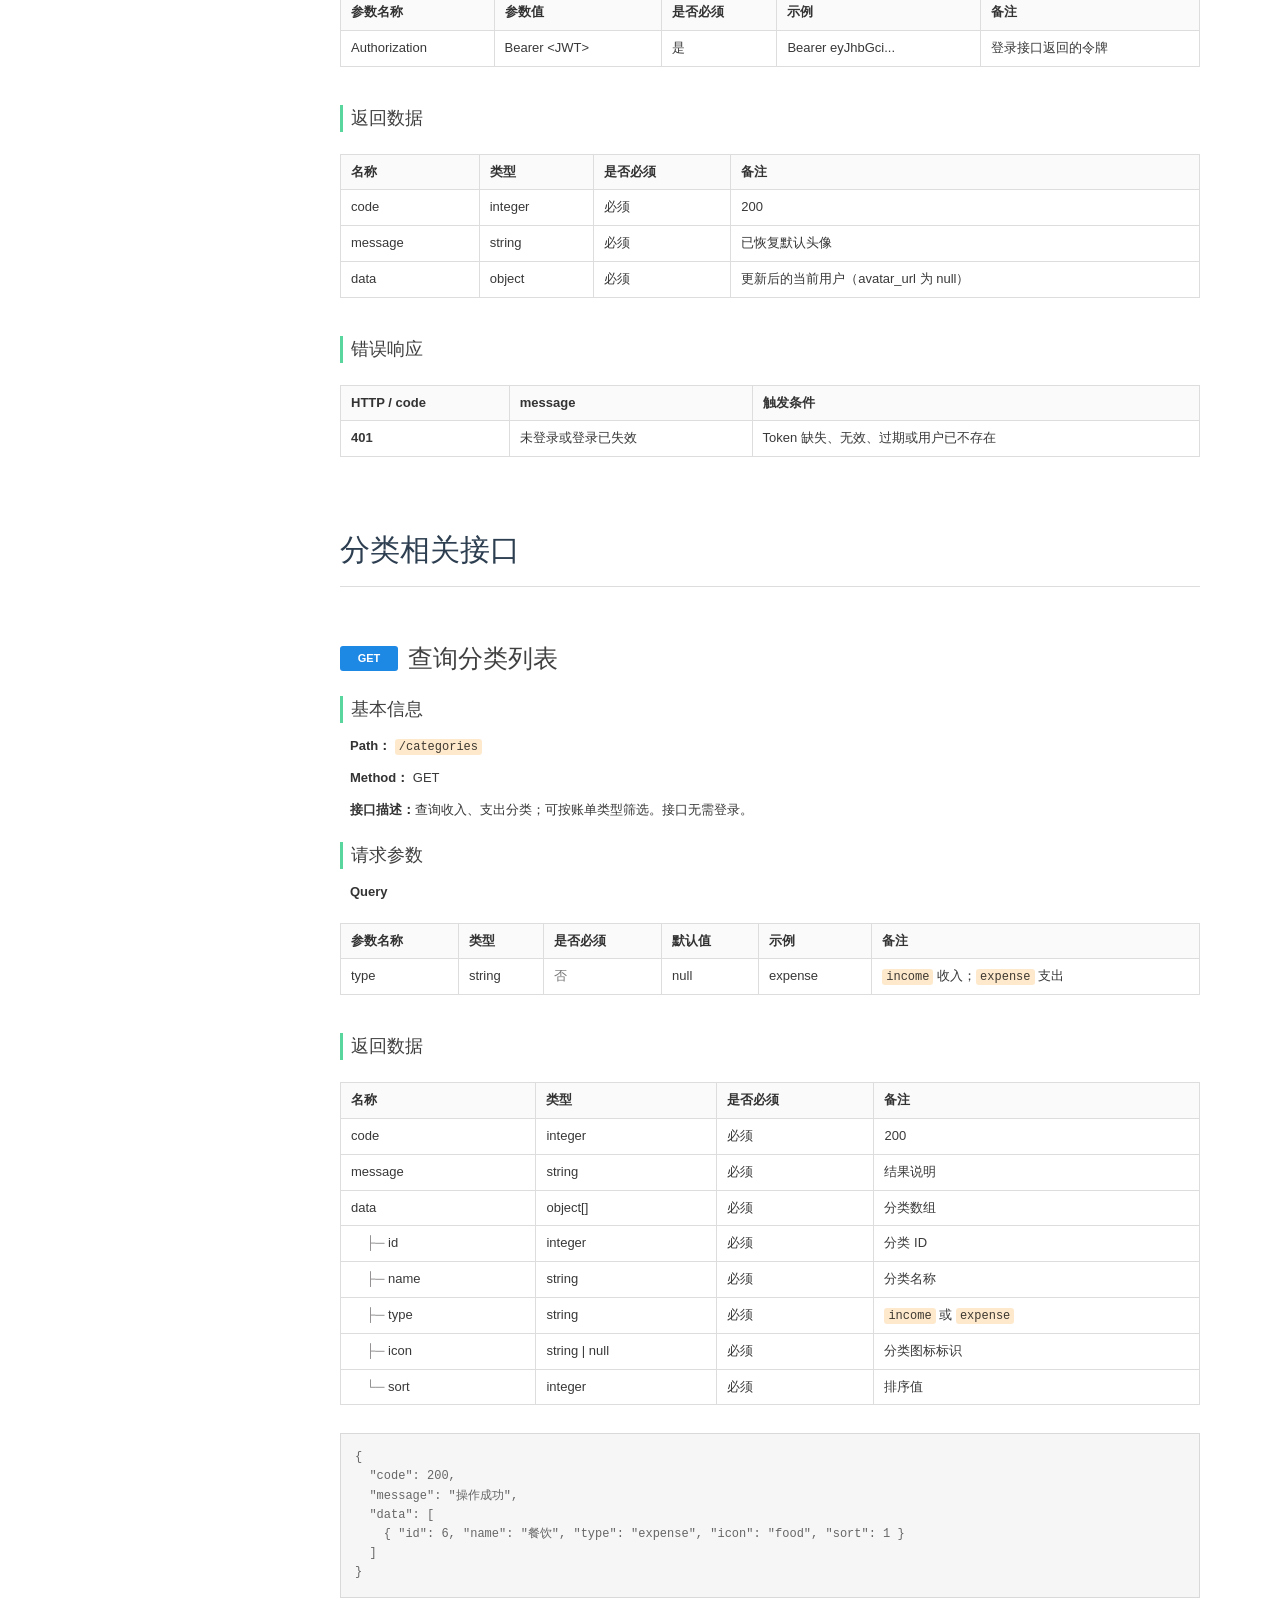
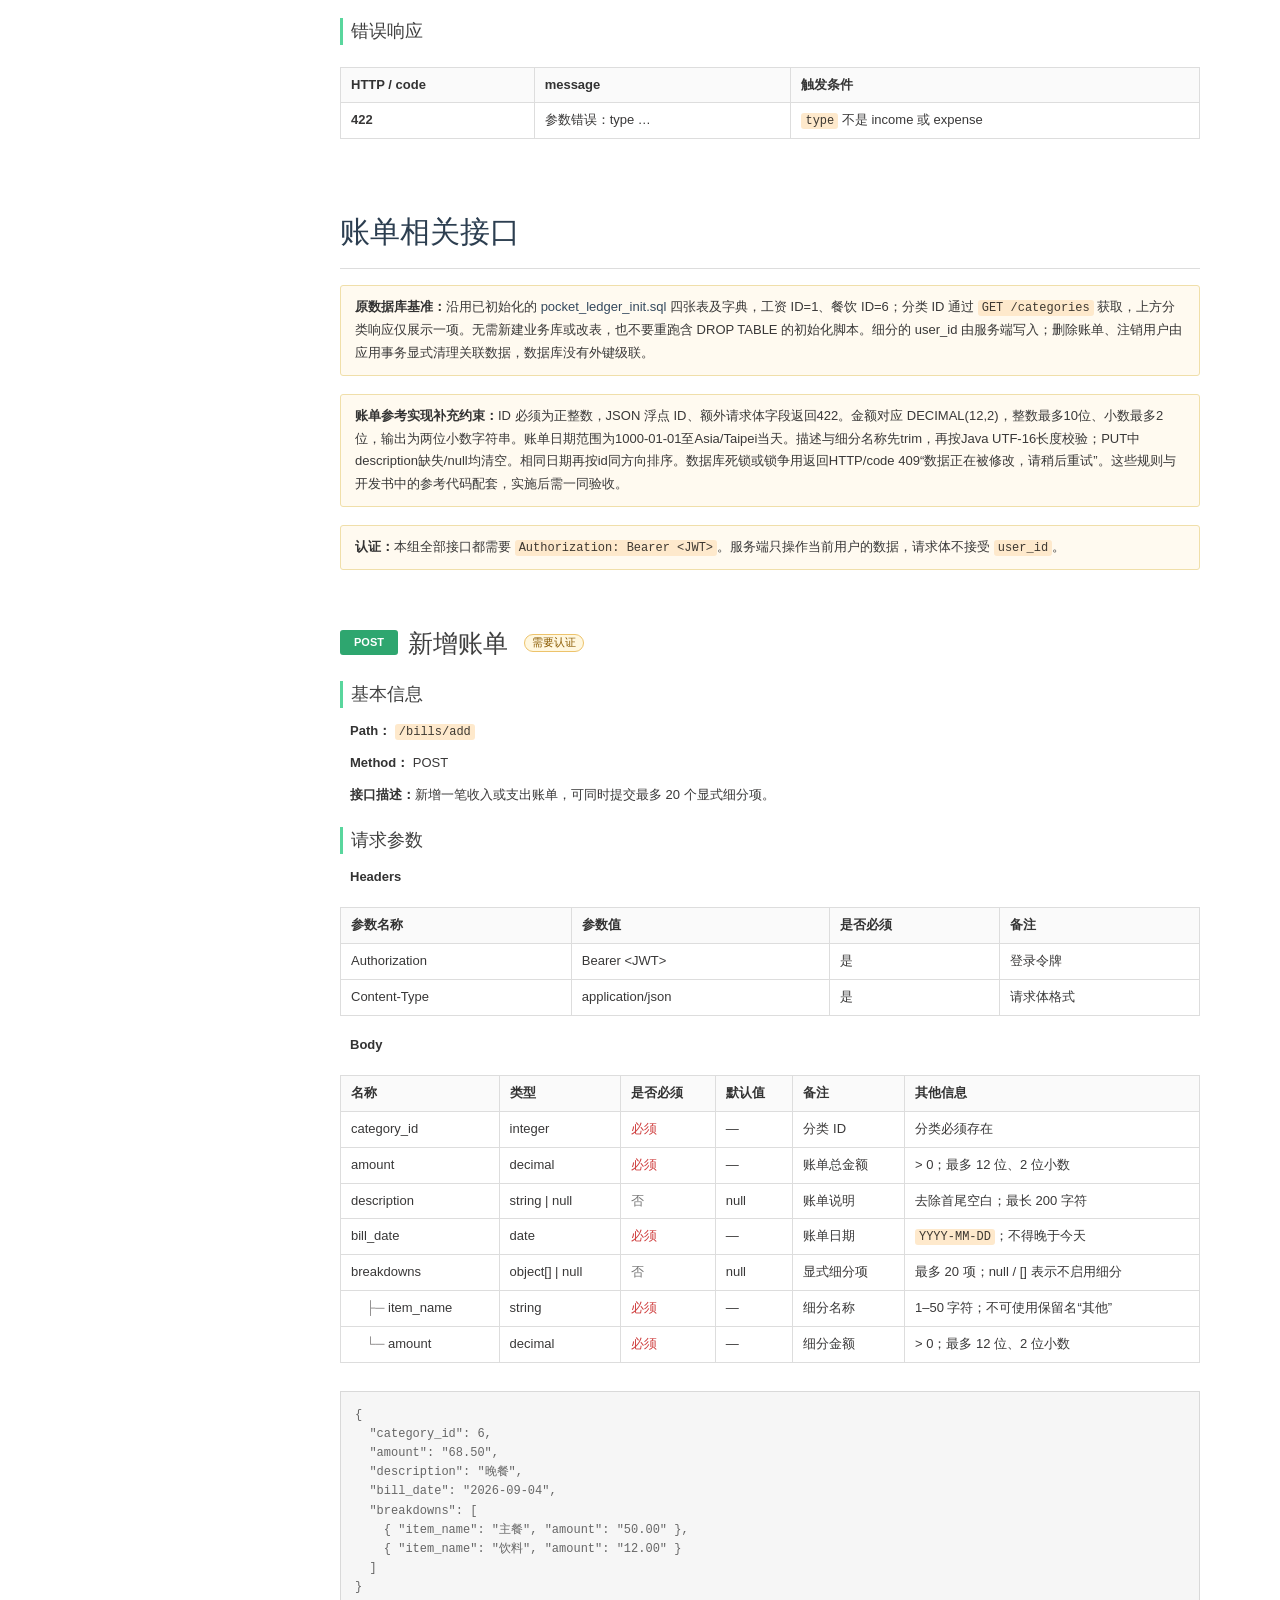
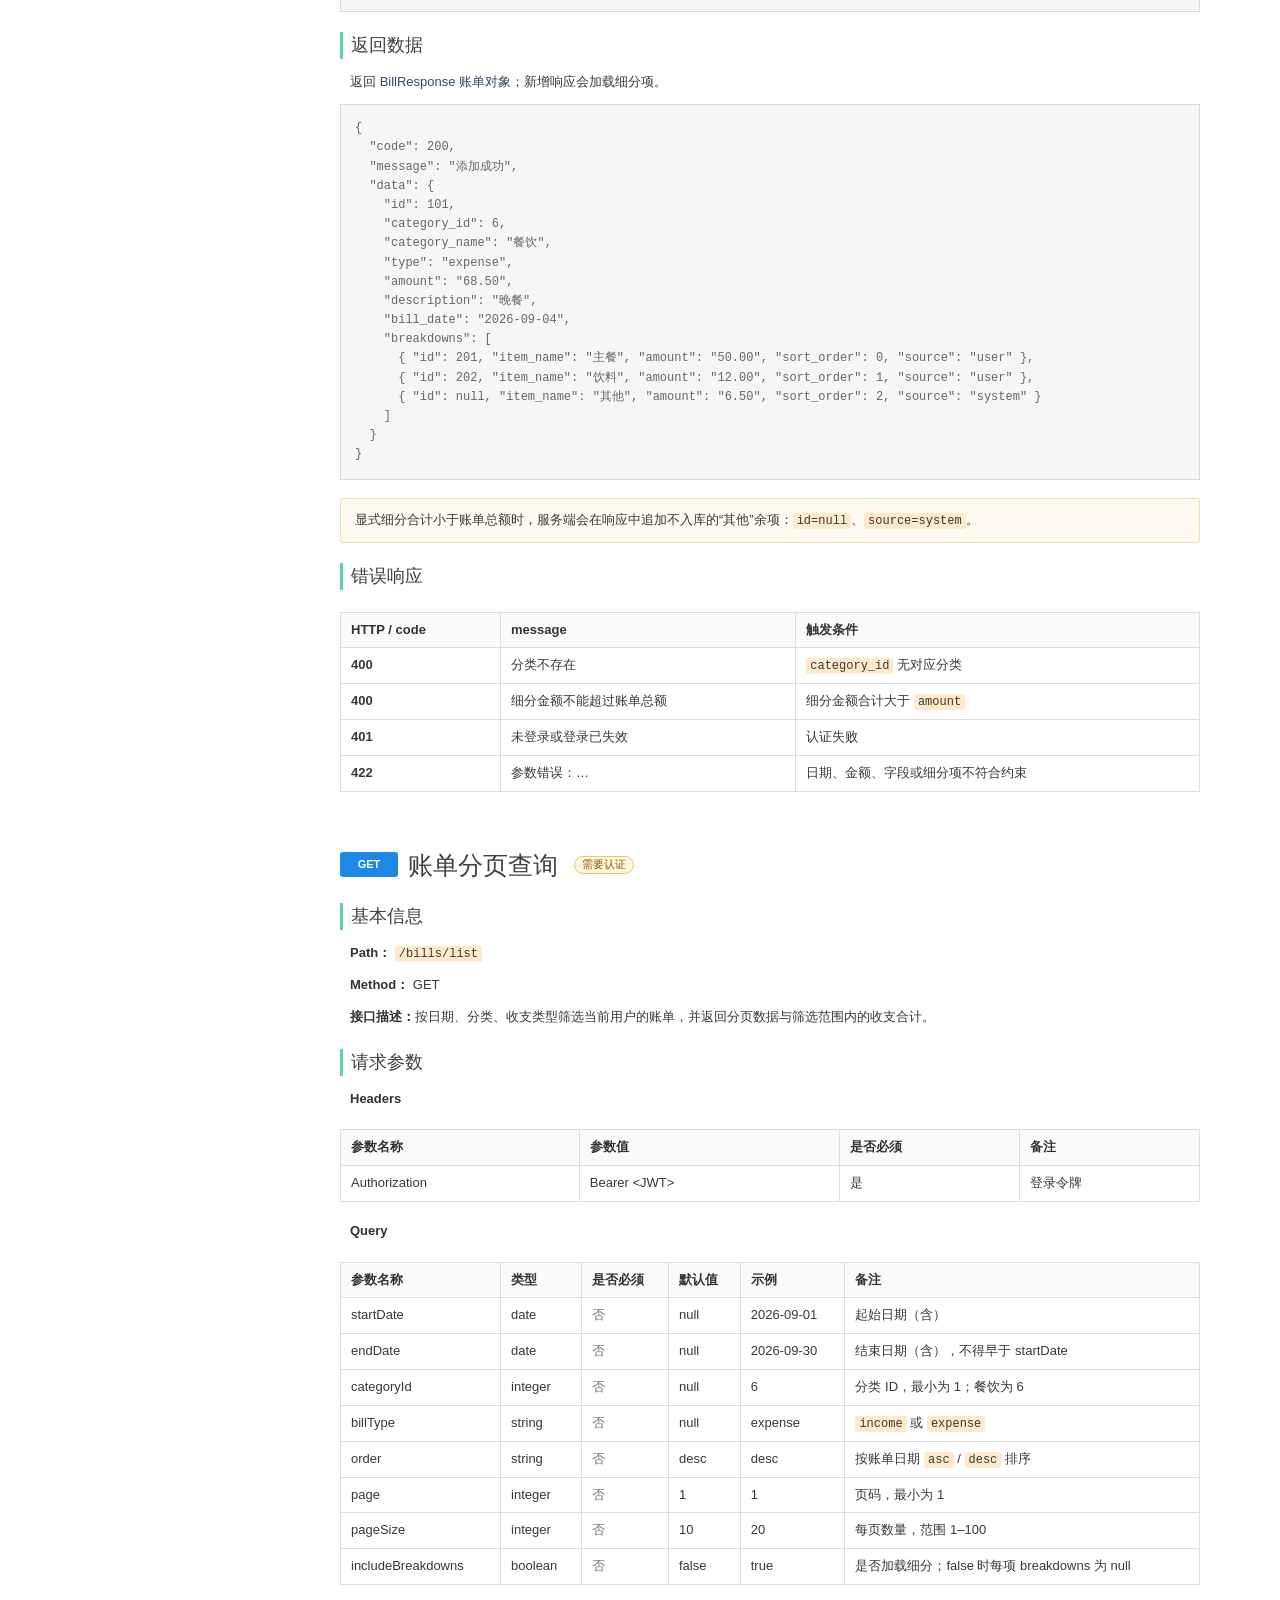
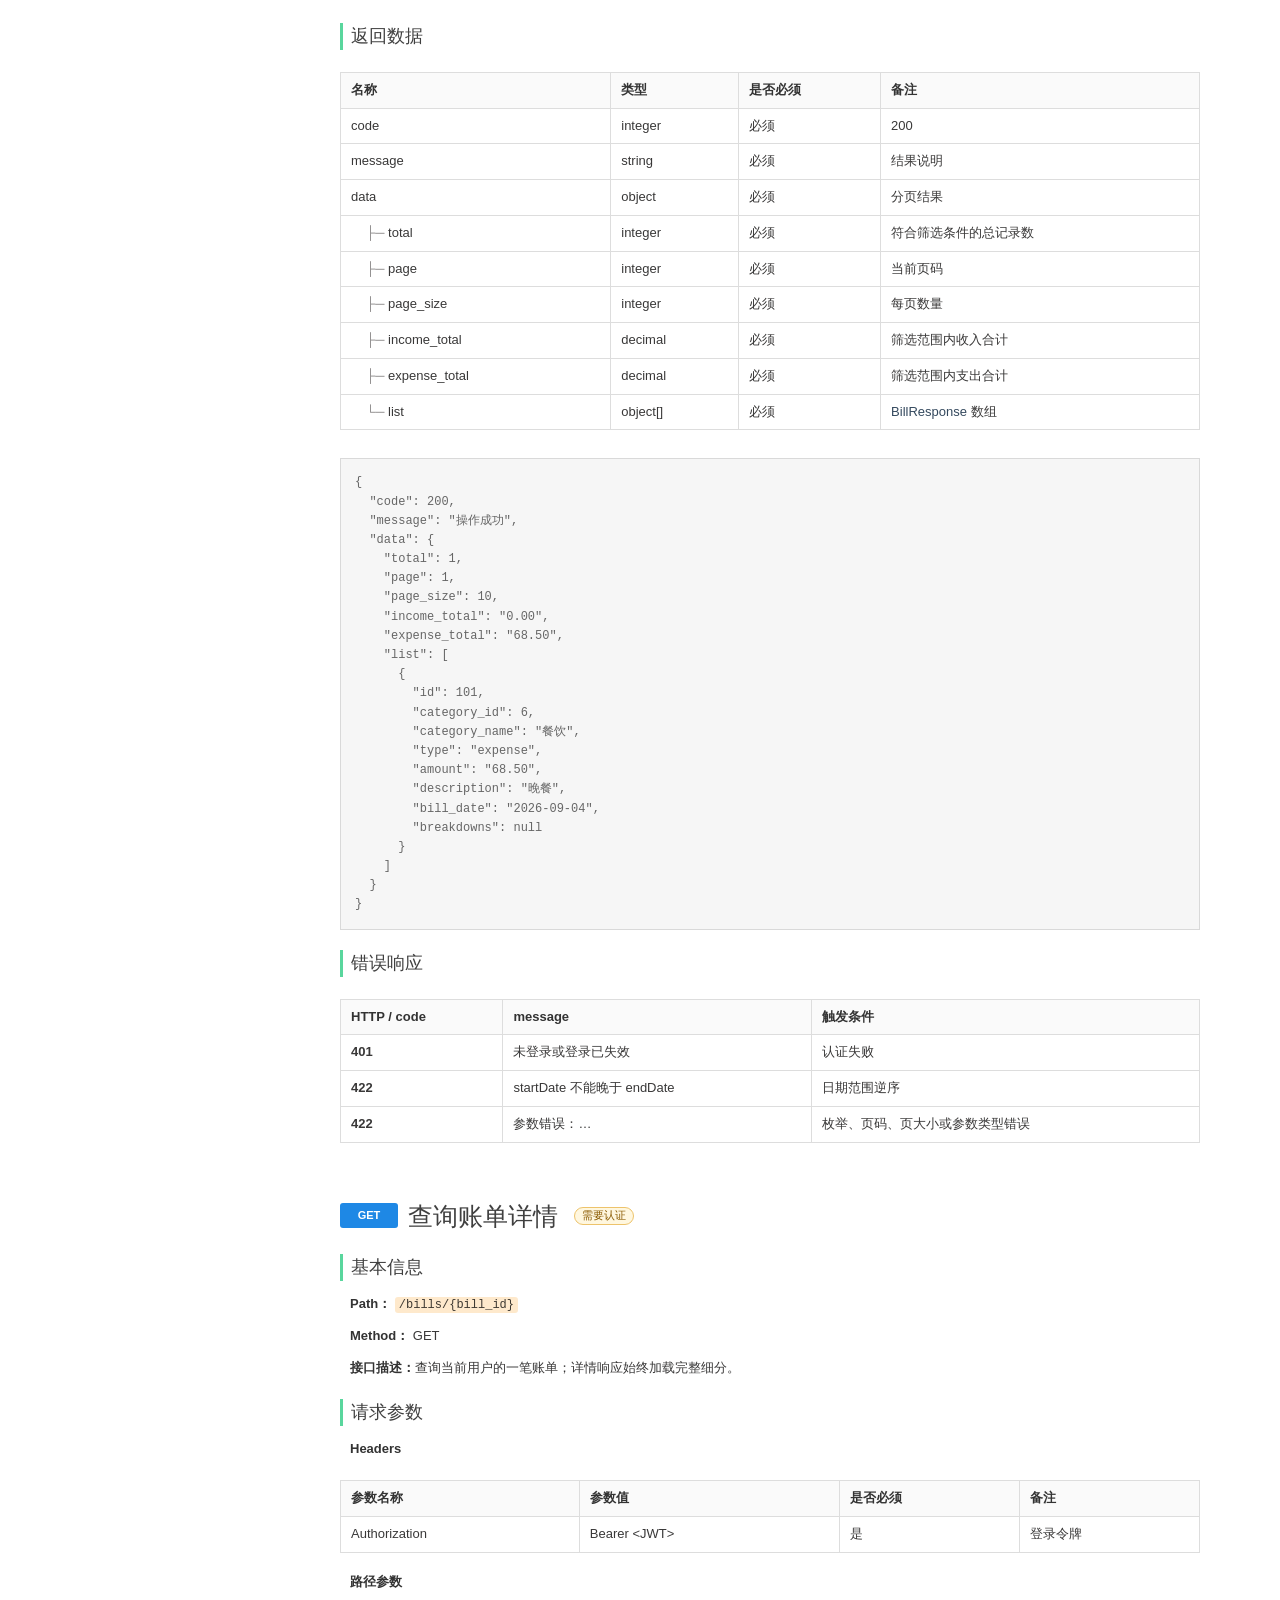
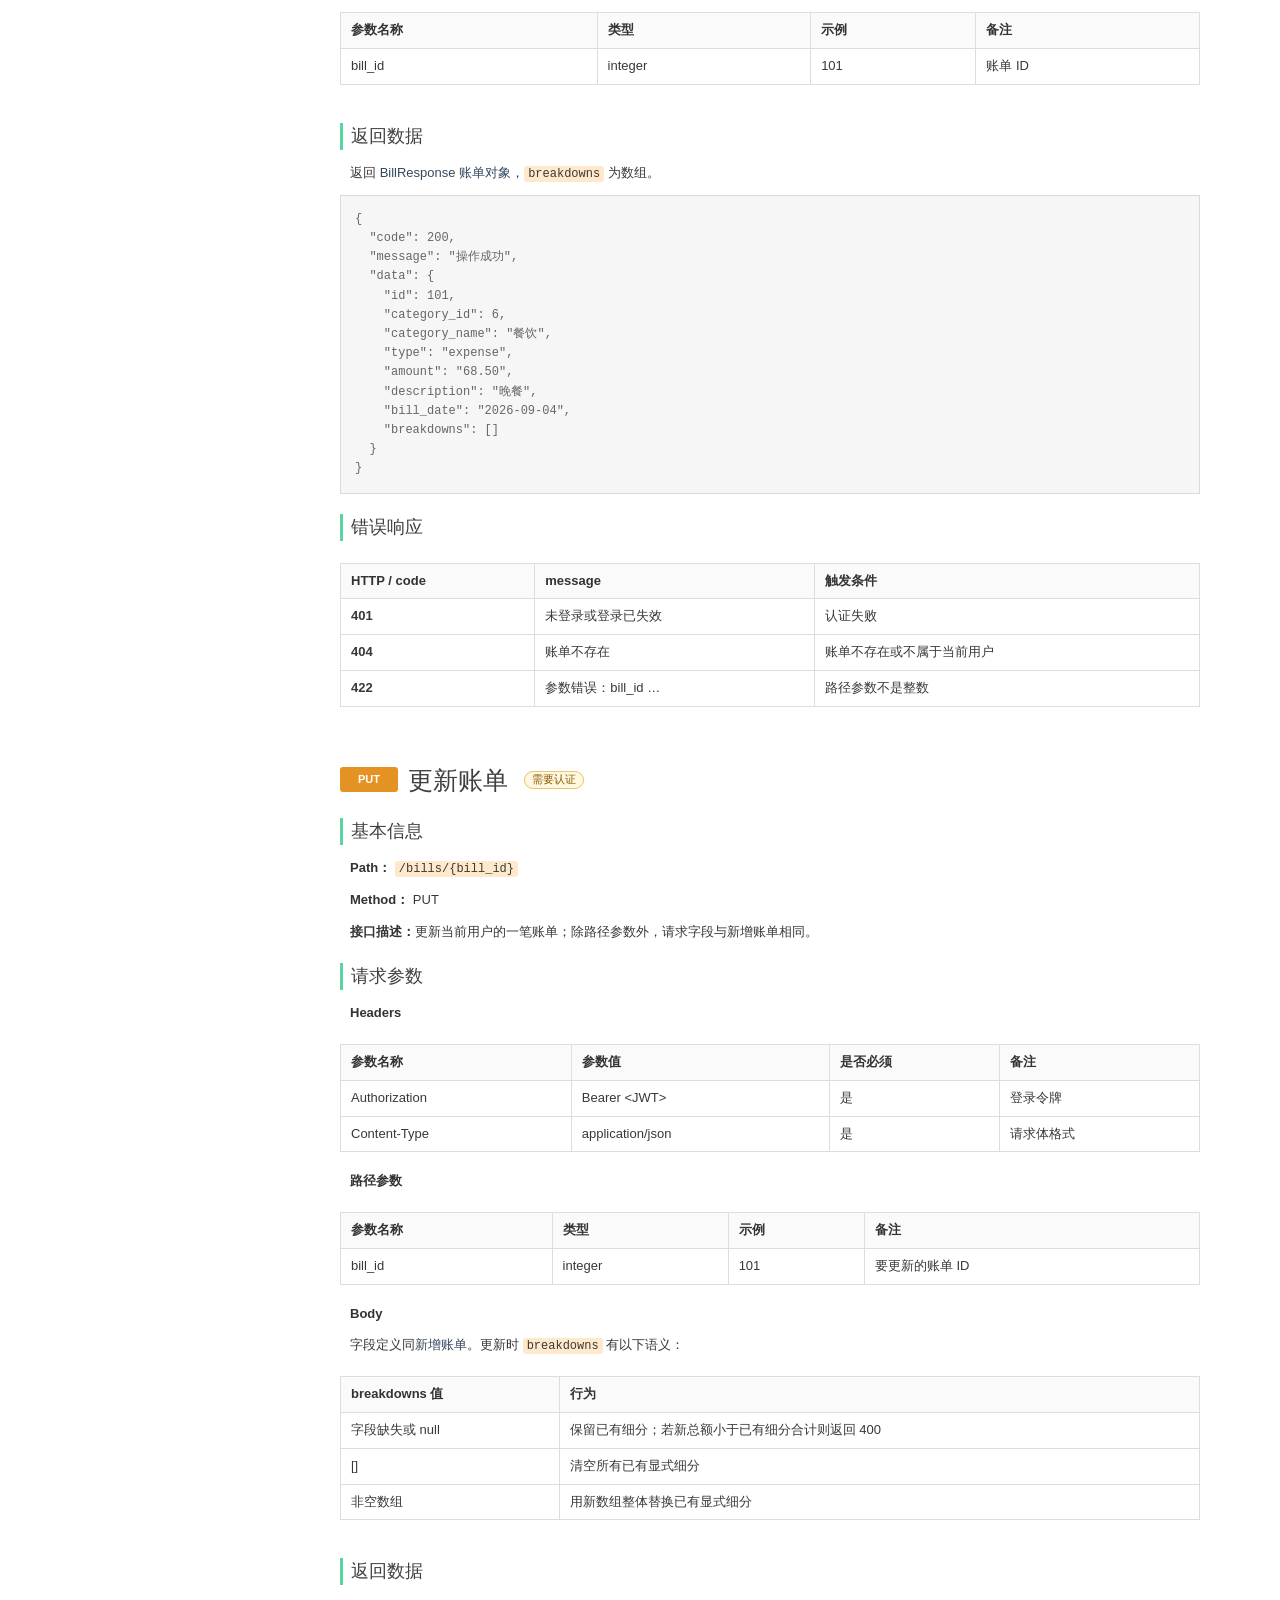
==== commit c346bef7: "前端代码调整与接口调整" ====
--- a/backend/docs/pocket-ledger-api.html
+++ b/backend/docs/pocket-ledger-api.html
@@ -272,6 +272,9 @@
             <li><a href="#register">用户注册</a></li>
             <li><a href="#login">用户登录</a></li>
             <li><a href="#me">获取当前用户</a></li>
+            <li><a href="#me-update">更新当前用户资料</a></li>
+            <li><a href="#me-avatar-upload">上传头像</a></li>
+            <li><a href="#me-avatar-remove">删除头像</a></li>
           </ul>
         </li>
         <li><a href="#category-apis">分类相关接口</a>
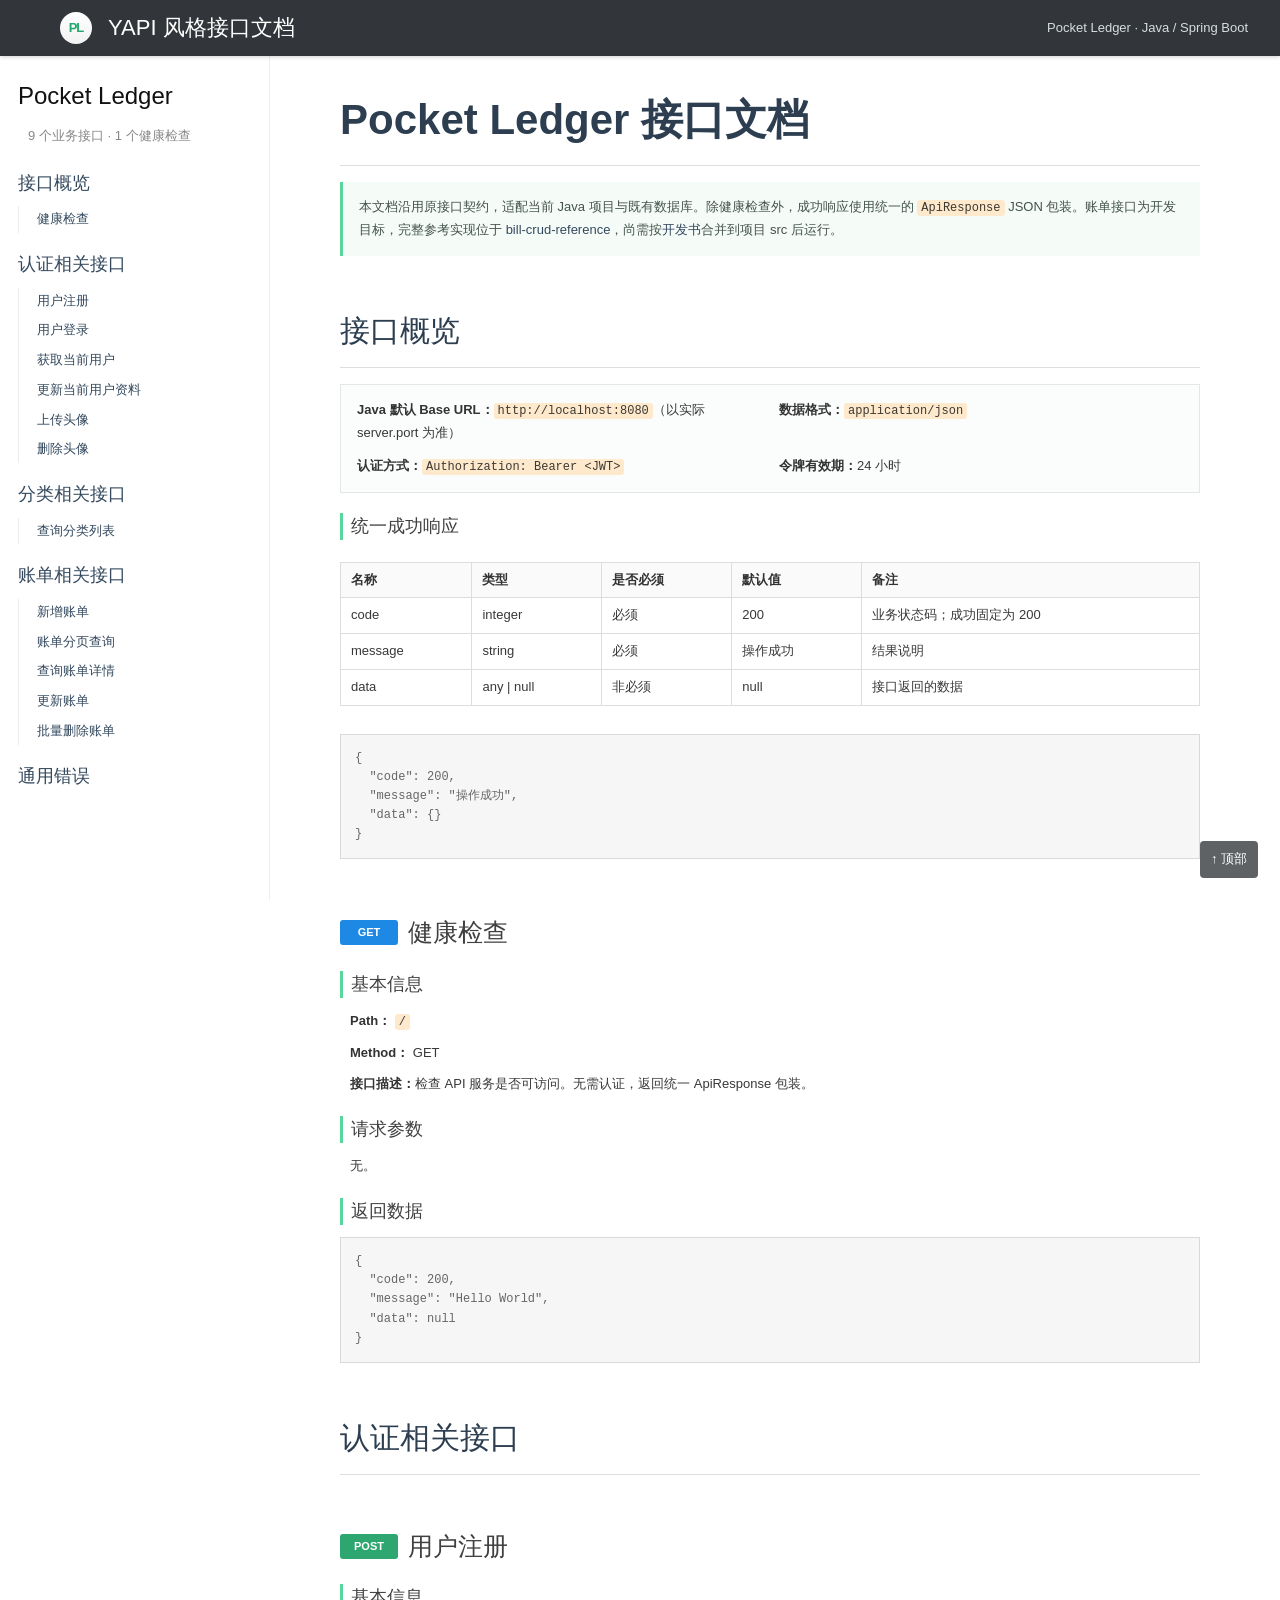
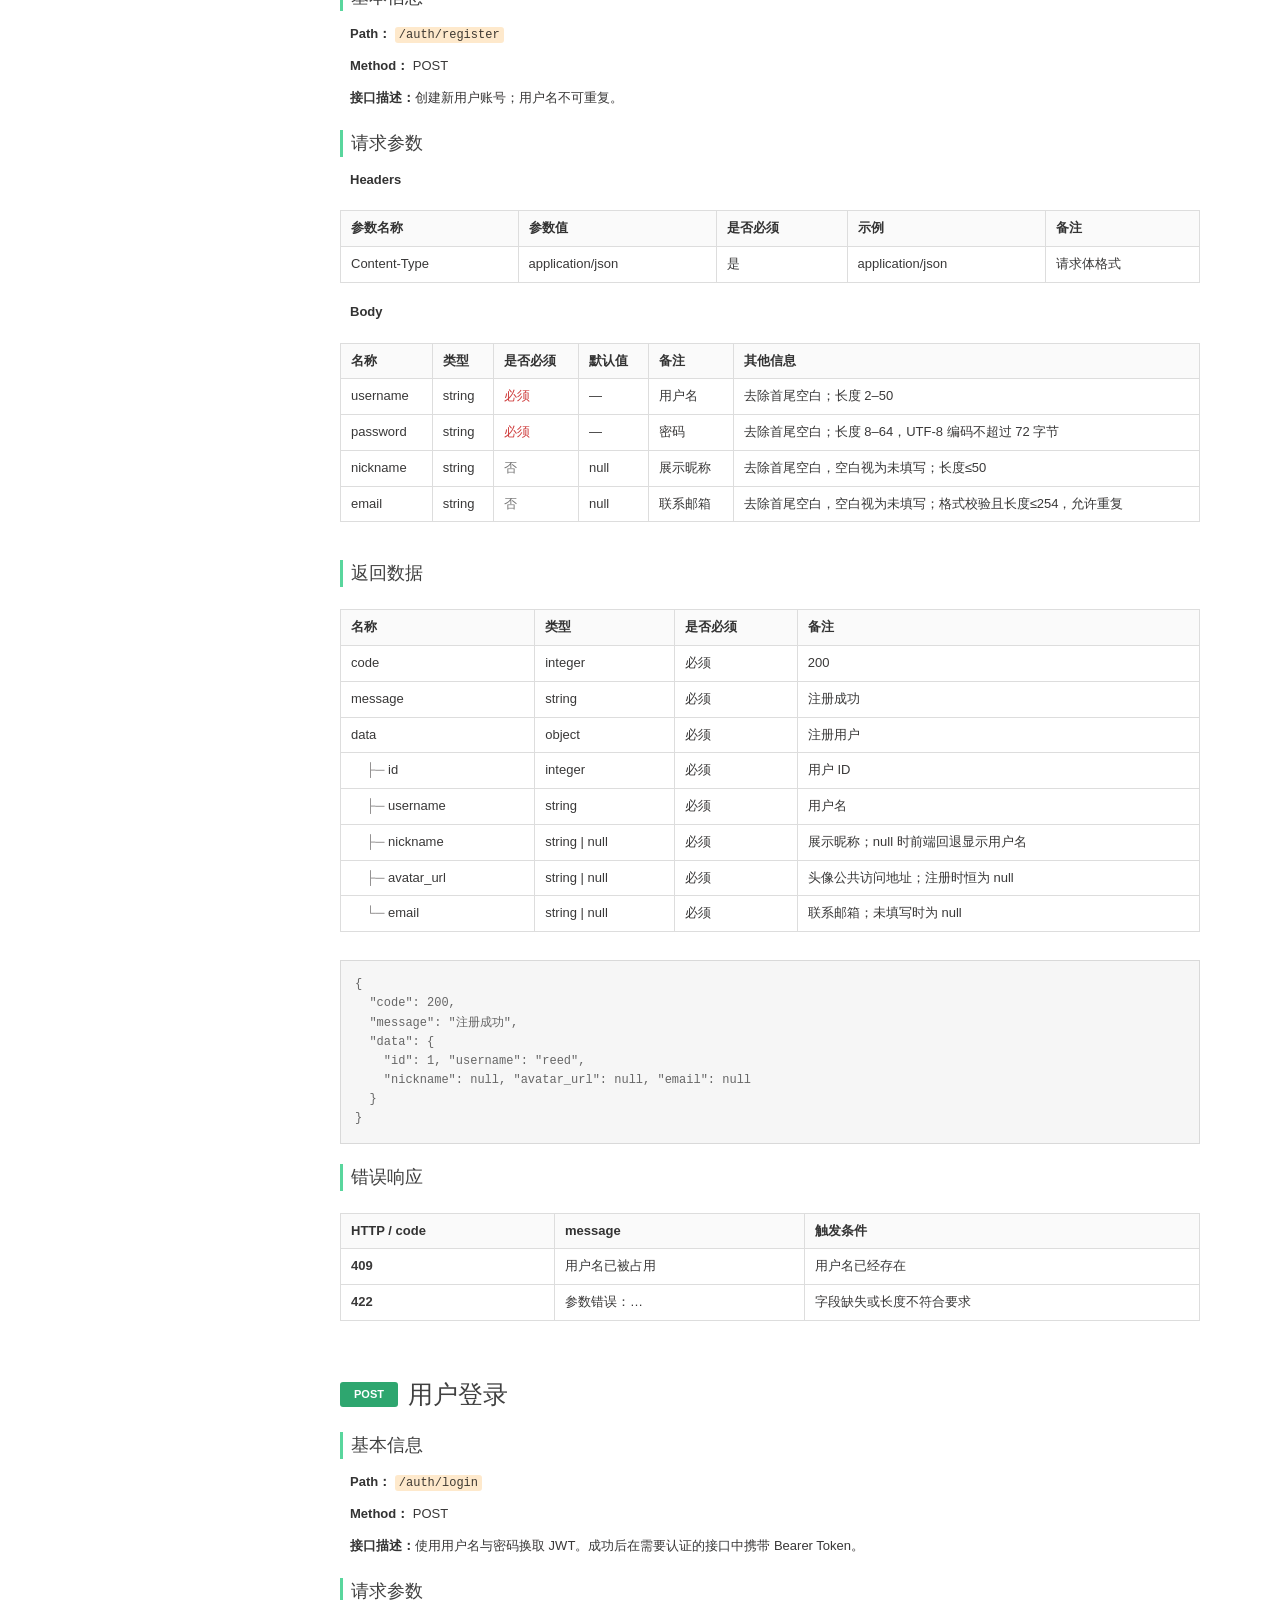
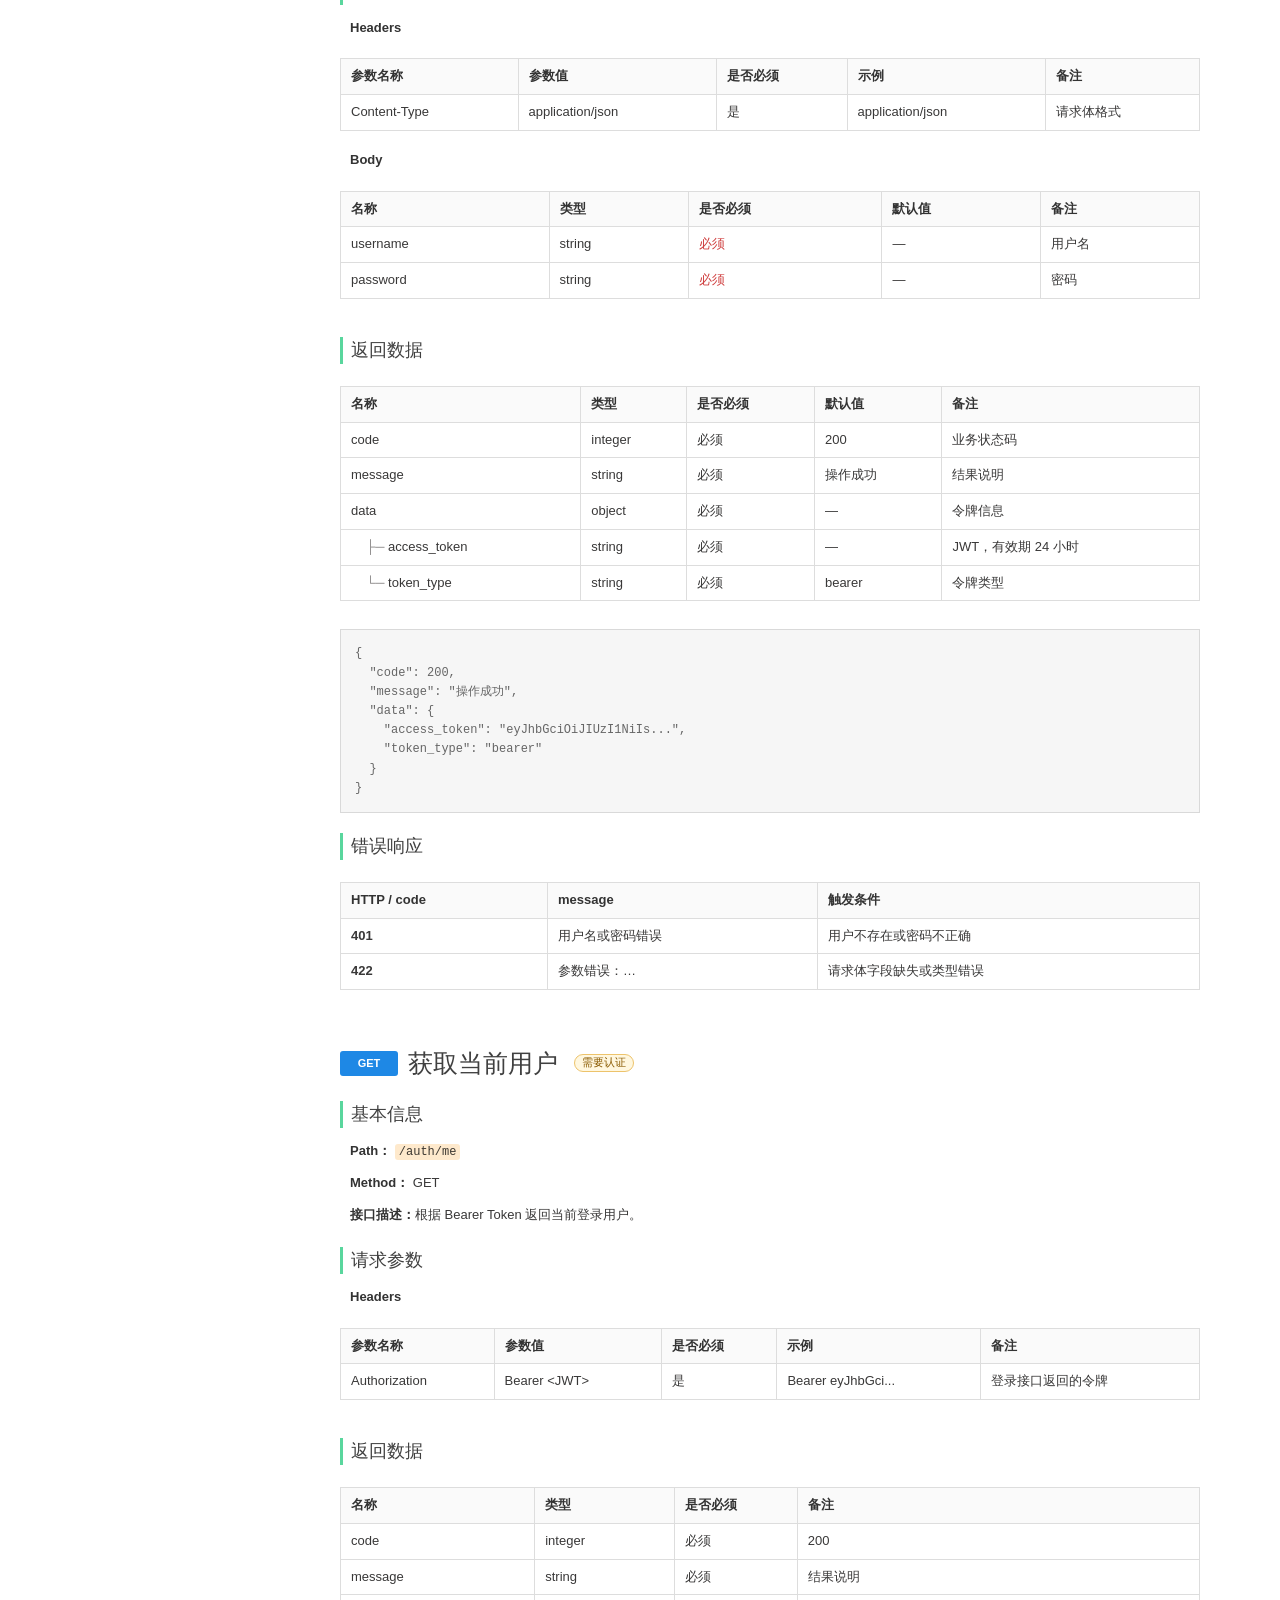
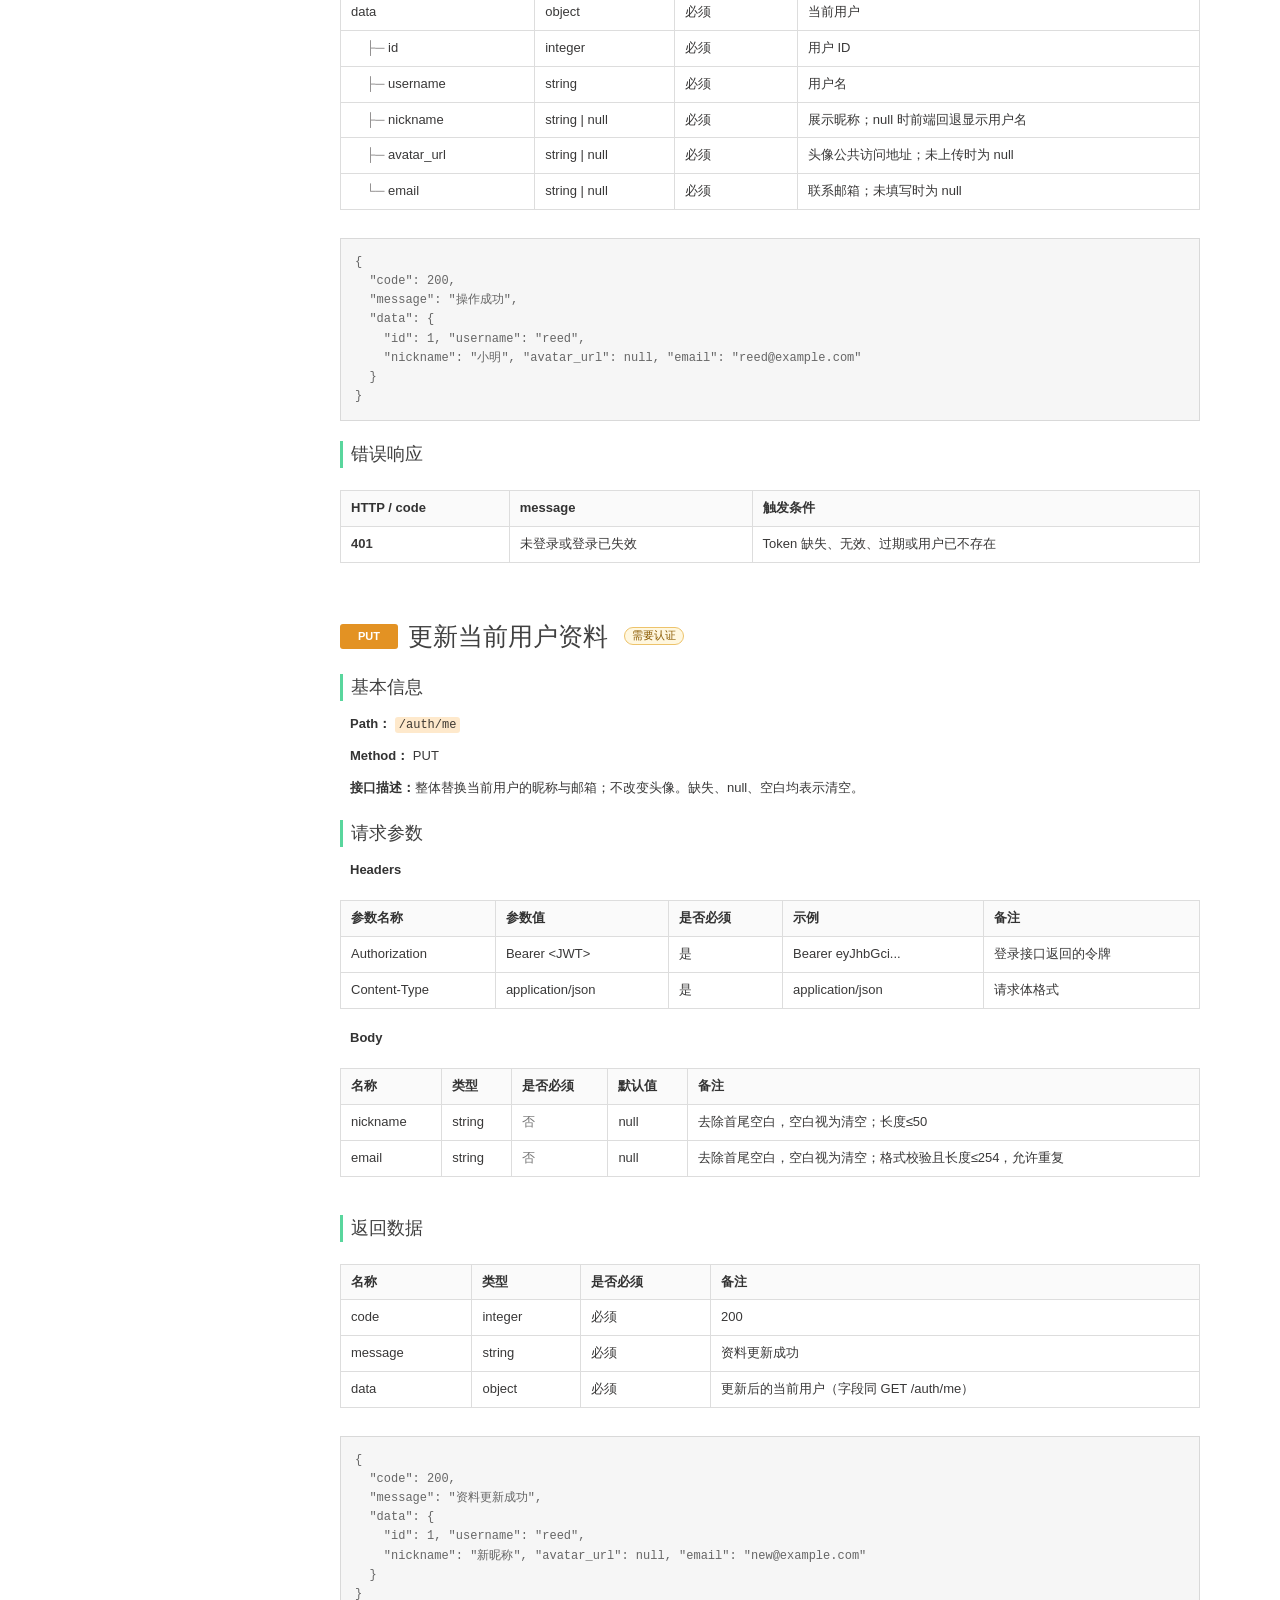
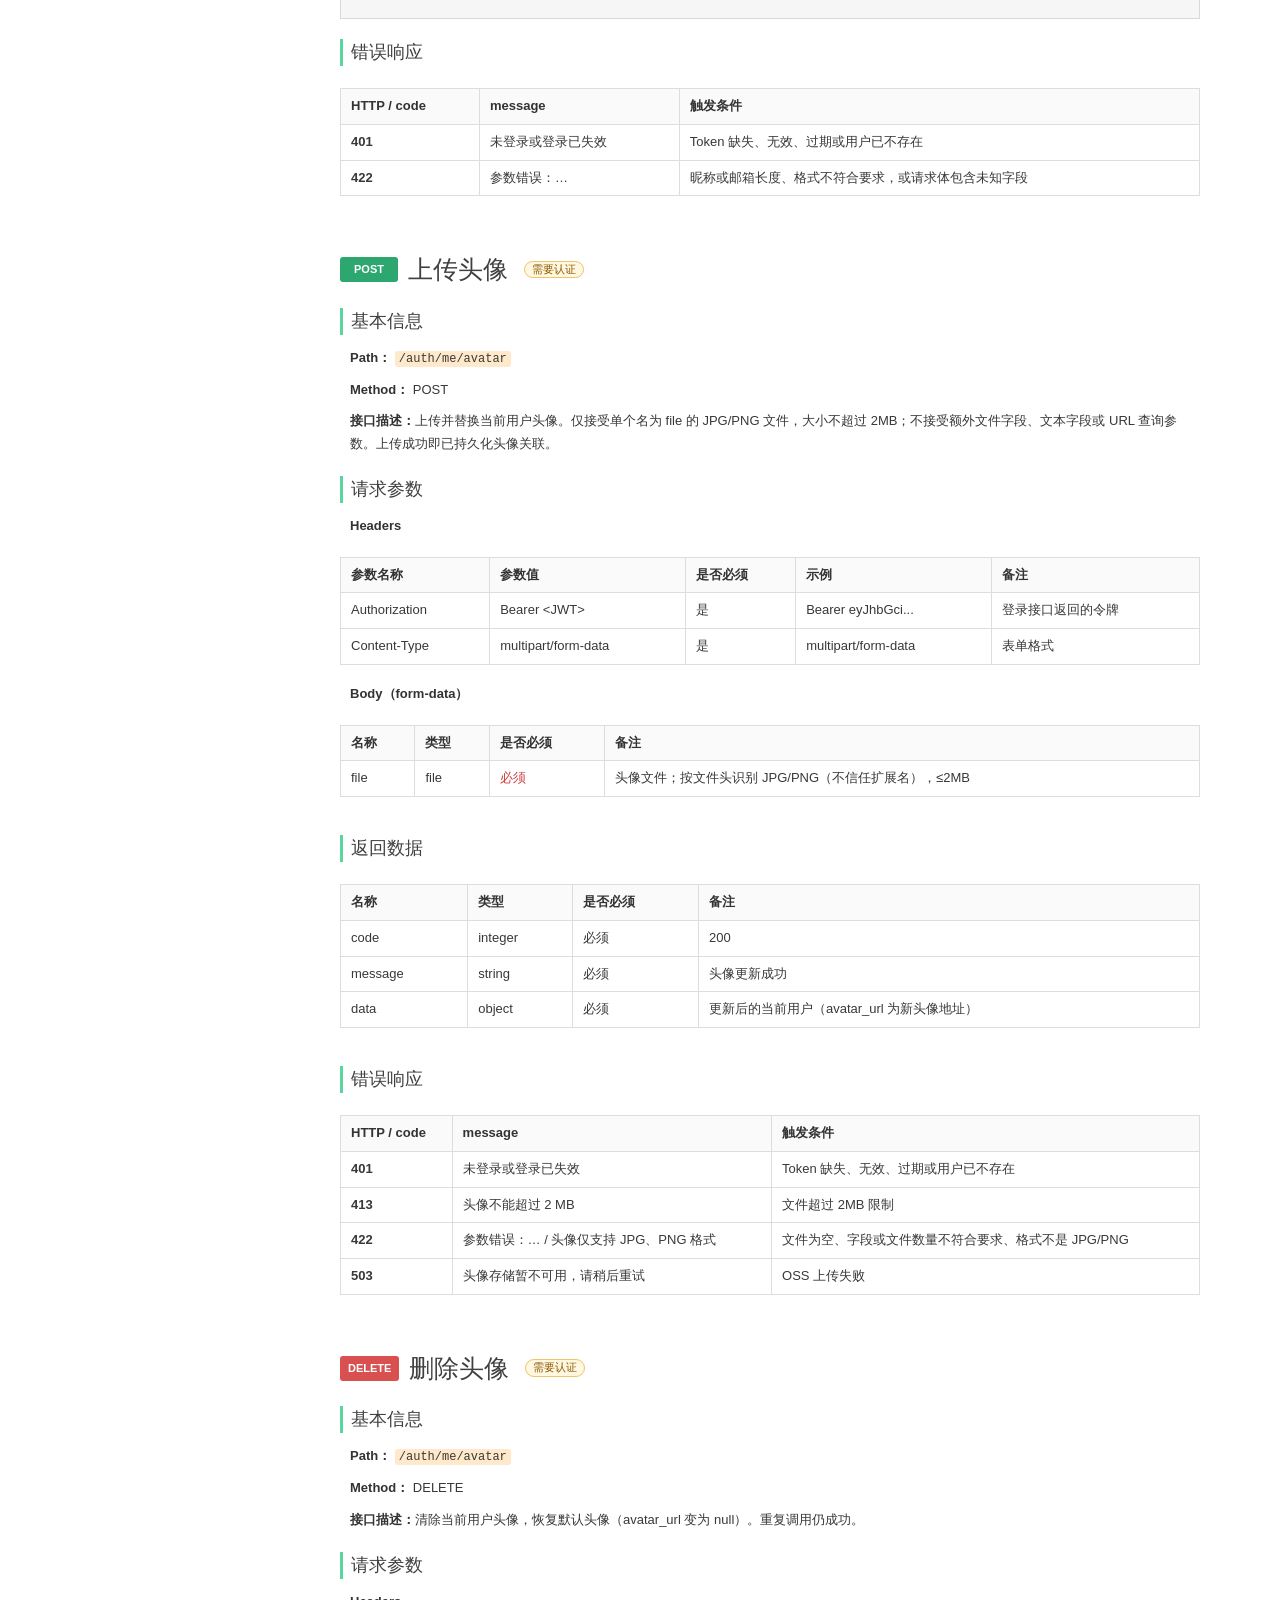
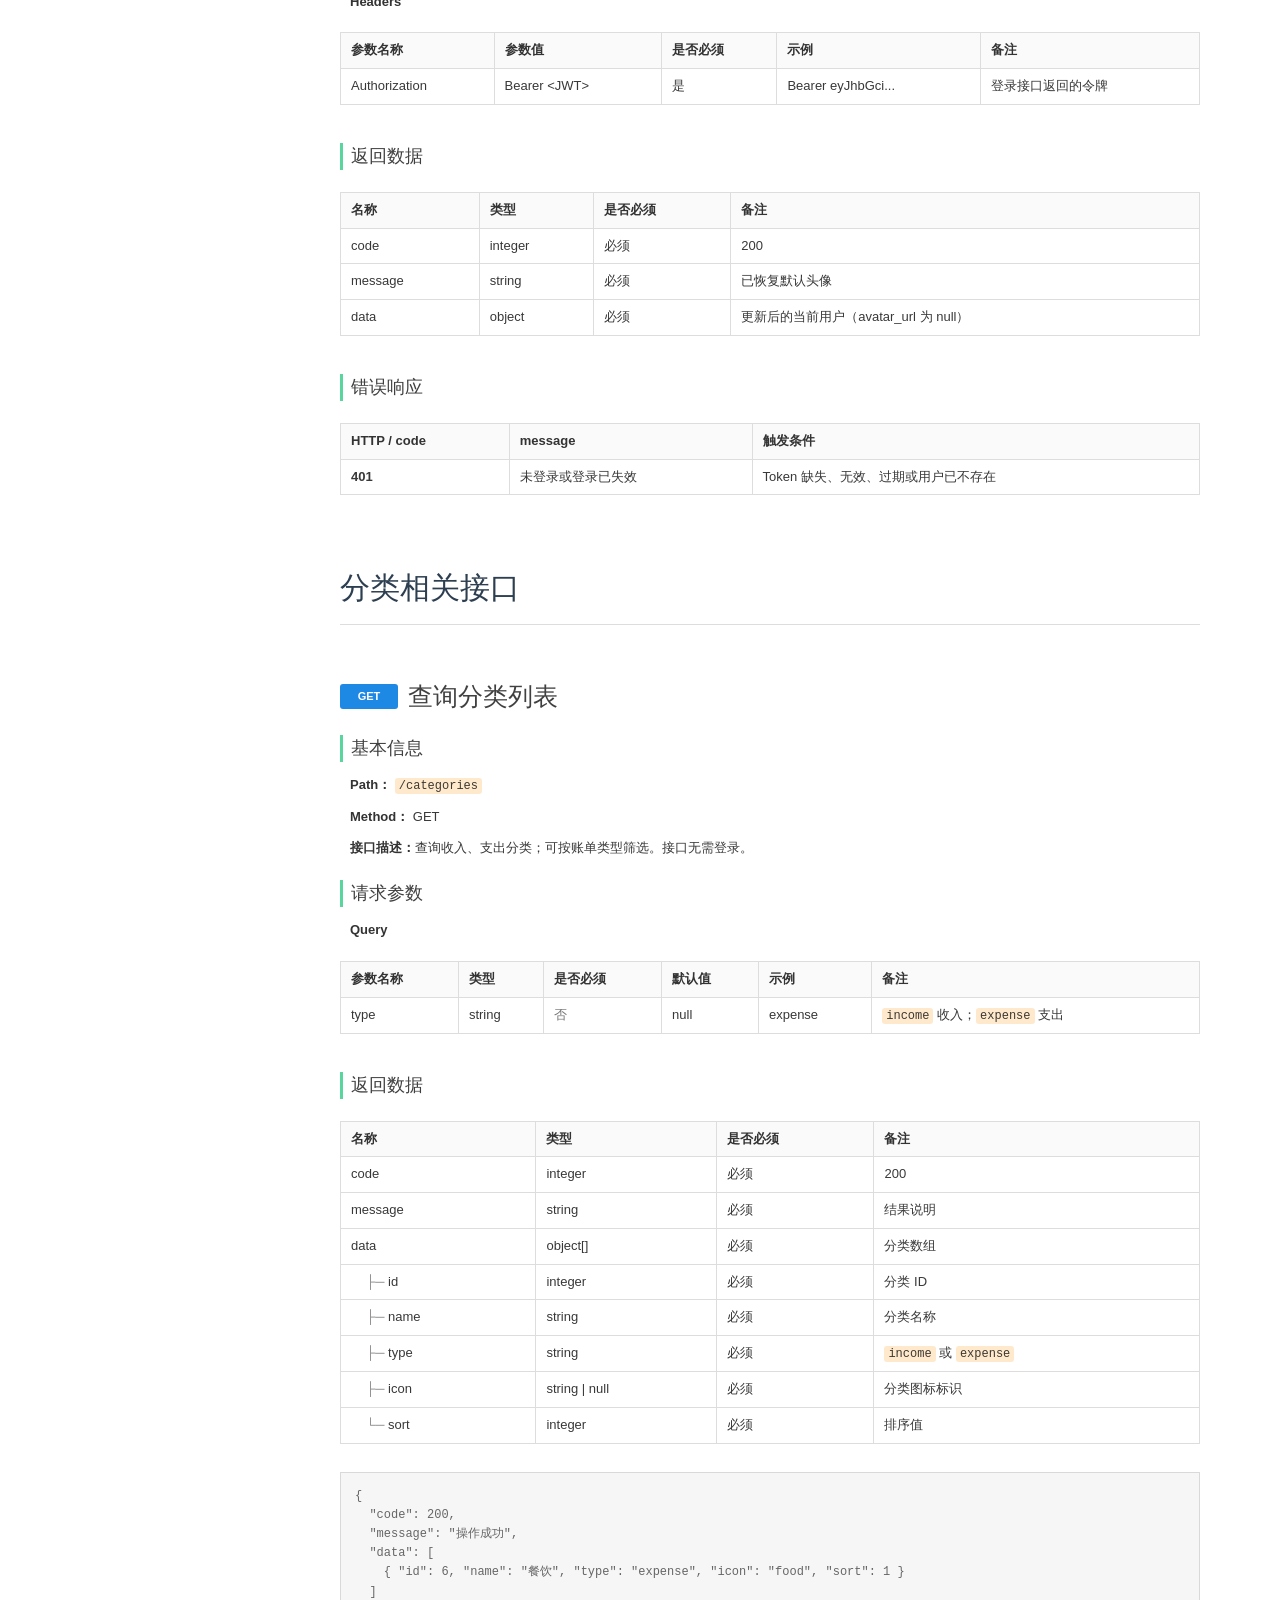
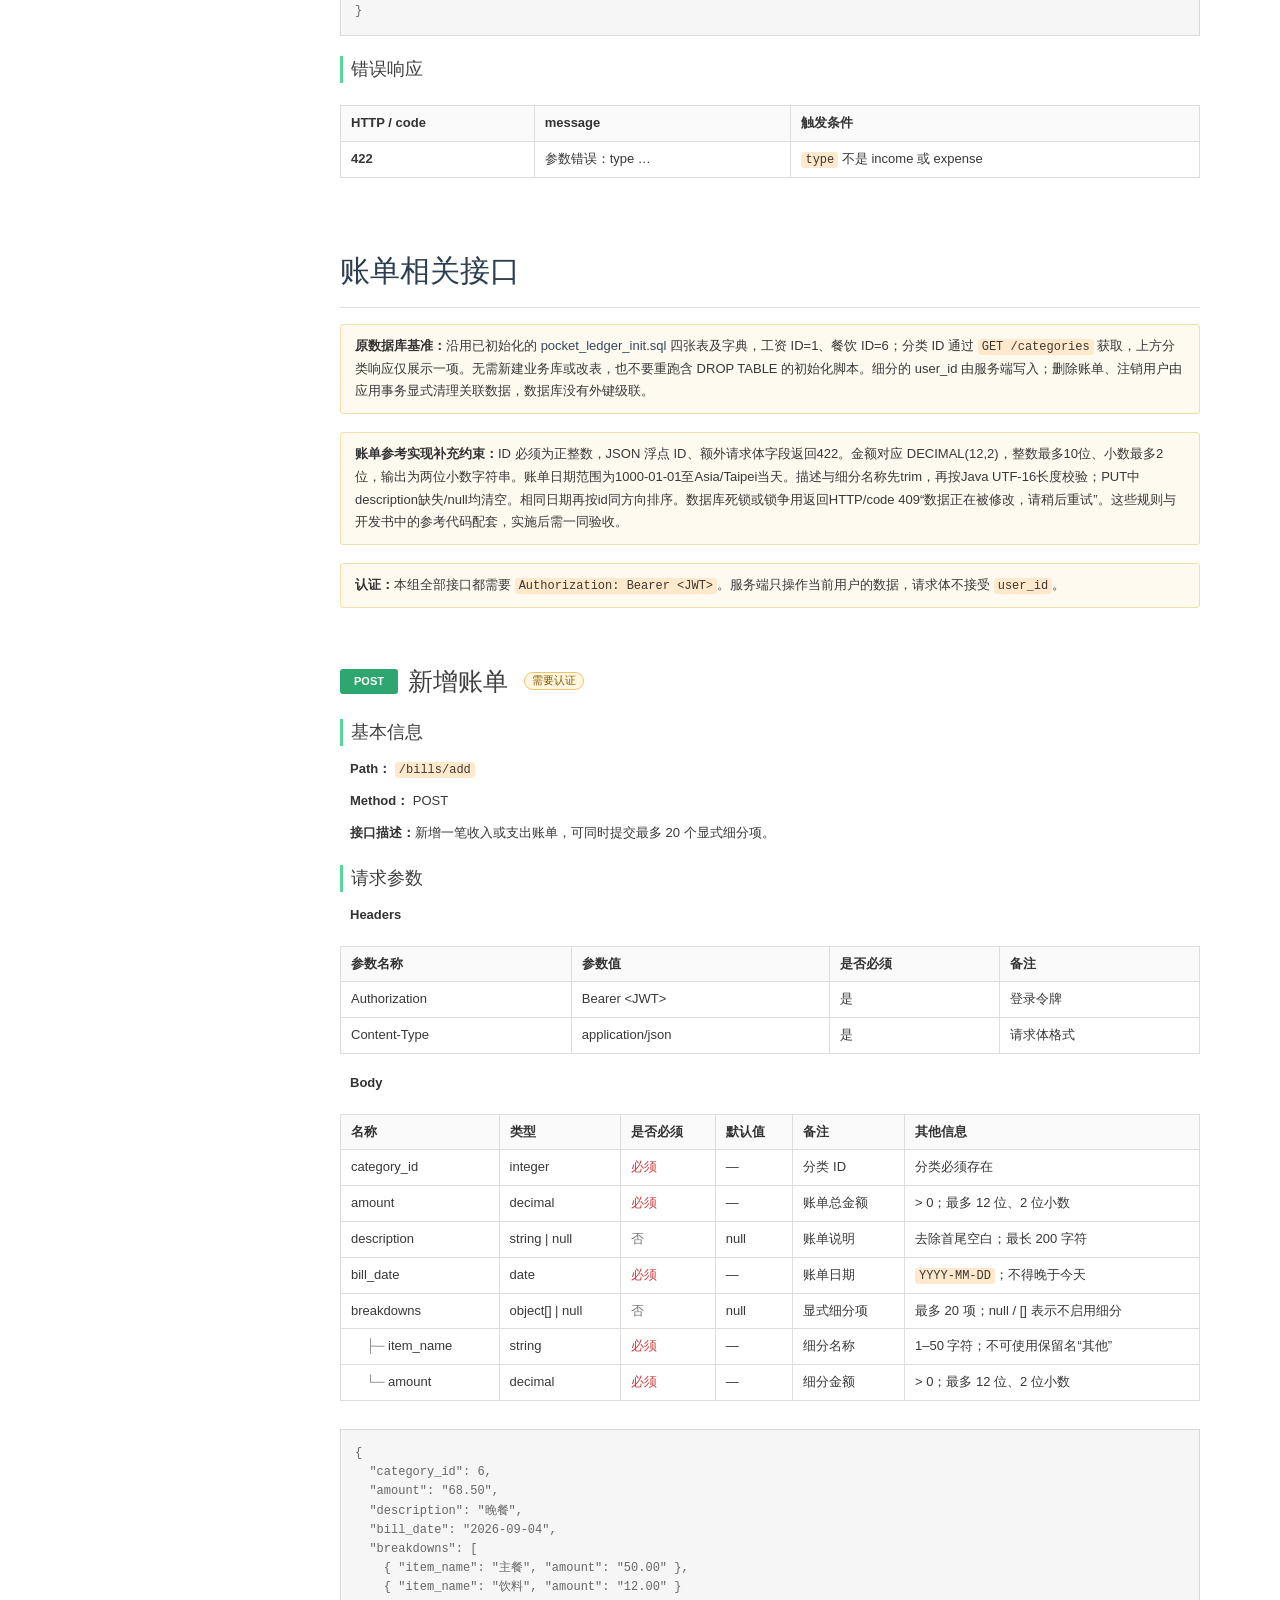
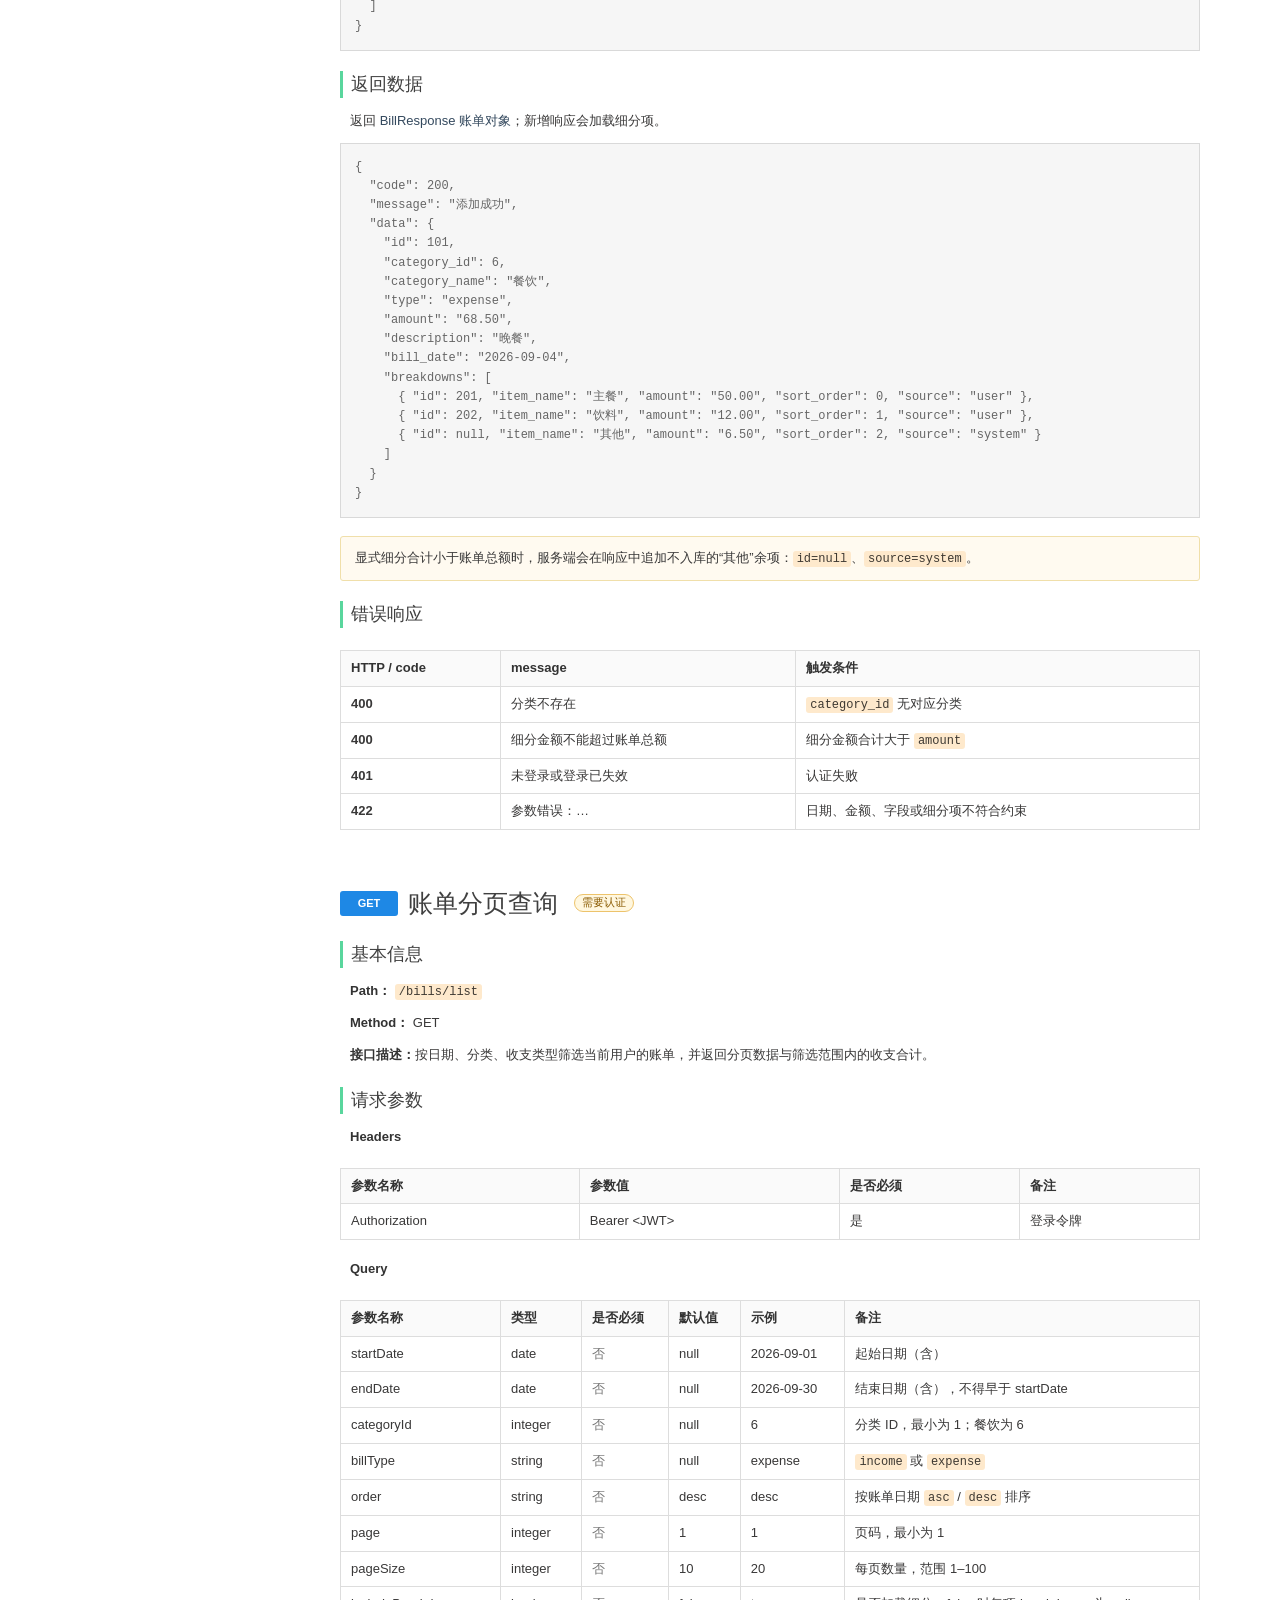
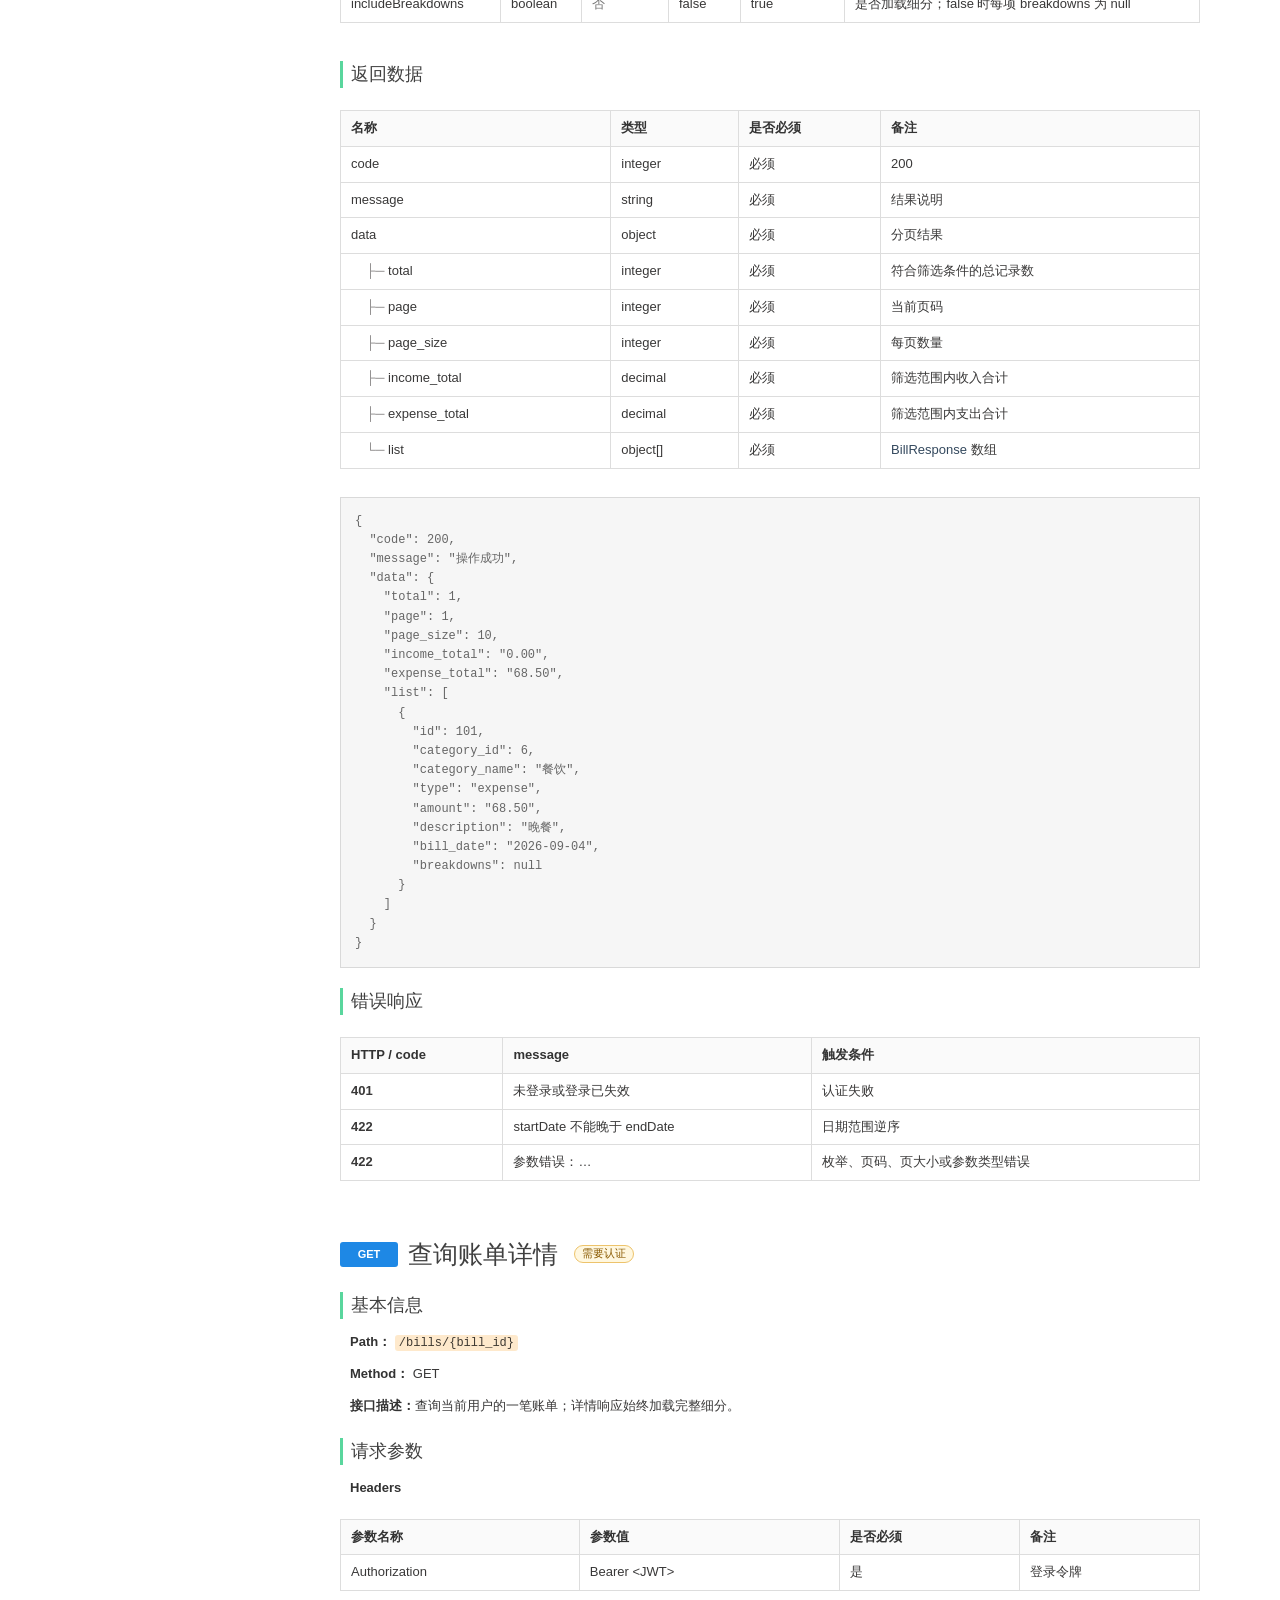
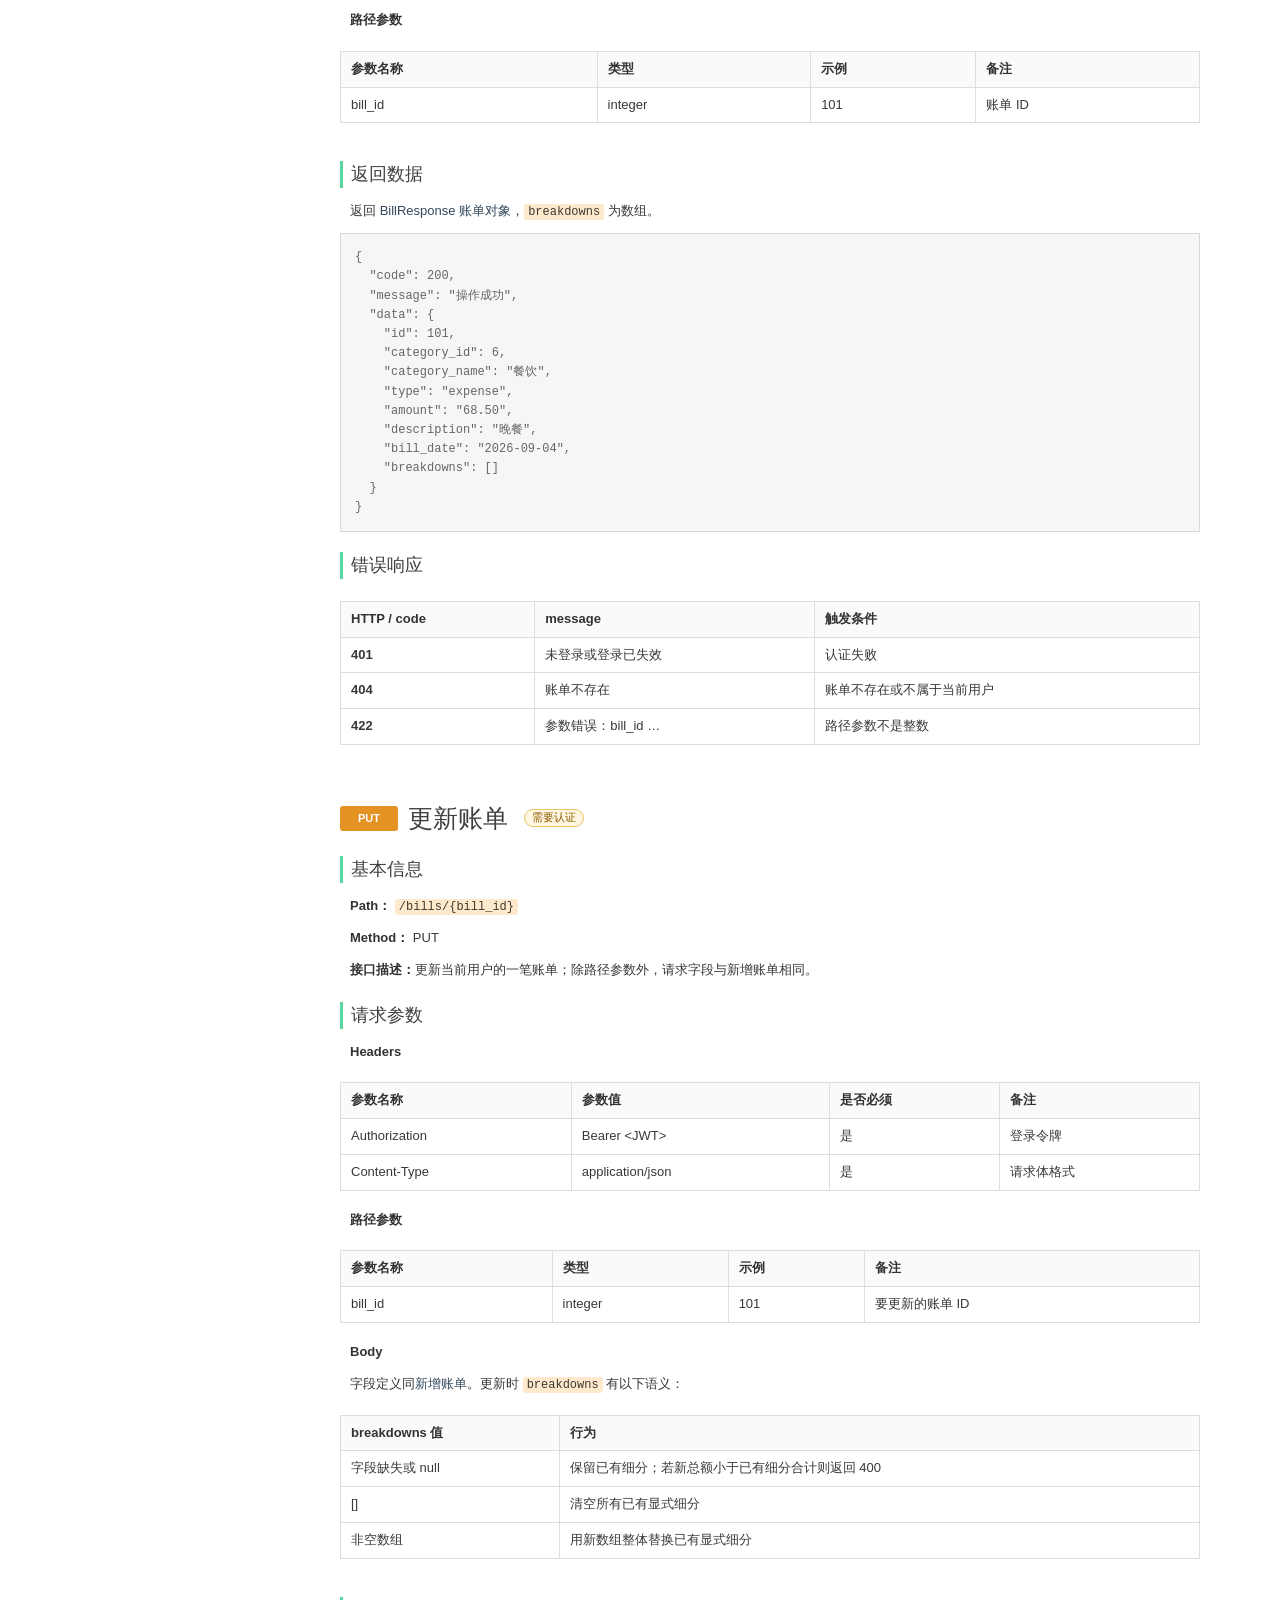
==== commit ab5ee73c: "健康检查接口统一为 ApiResponse 响应格式，前端恢复统一请求通道" ====
--- a/backend/docs/pocket-ledger-api.html
+++ b/backend/docs/pocket-ledger-api.html
@@ -326,12 +326,14 @@
           <h3>基本信息</h3>
           <p><strong>Path：</strong> <code>/</code></p>
           <p><strong>Method：</strong> GET</p>
-          <p><strong>接口描述：</strong>检查 API 服务是否可访问。此接口不使用统一响应包装。</p>
+          <p><strong>接口描述：</strong>检查 API 服务是否可访问。无需认证，返回统一 ApiResponse 包装。</p>
           <h3>请求参数</h3>
           <p>无。</p>
           <h3>返回数据</h3>
           <pre><code>{
-  "message": "Hello World"
+  "code": 200,
+  "message": "Hello World",
+  "data": null
 }</code></pre>
         </article>
       </section>
